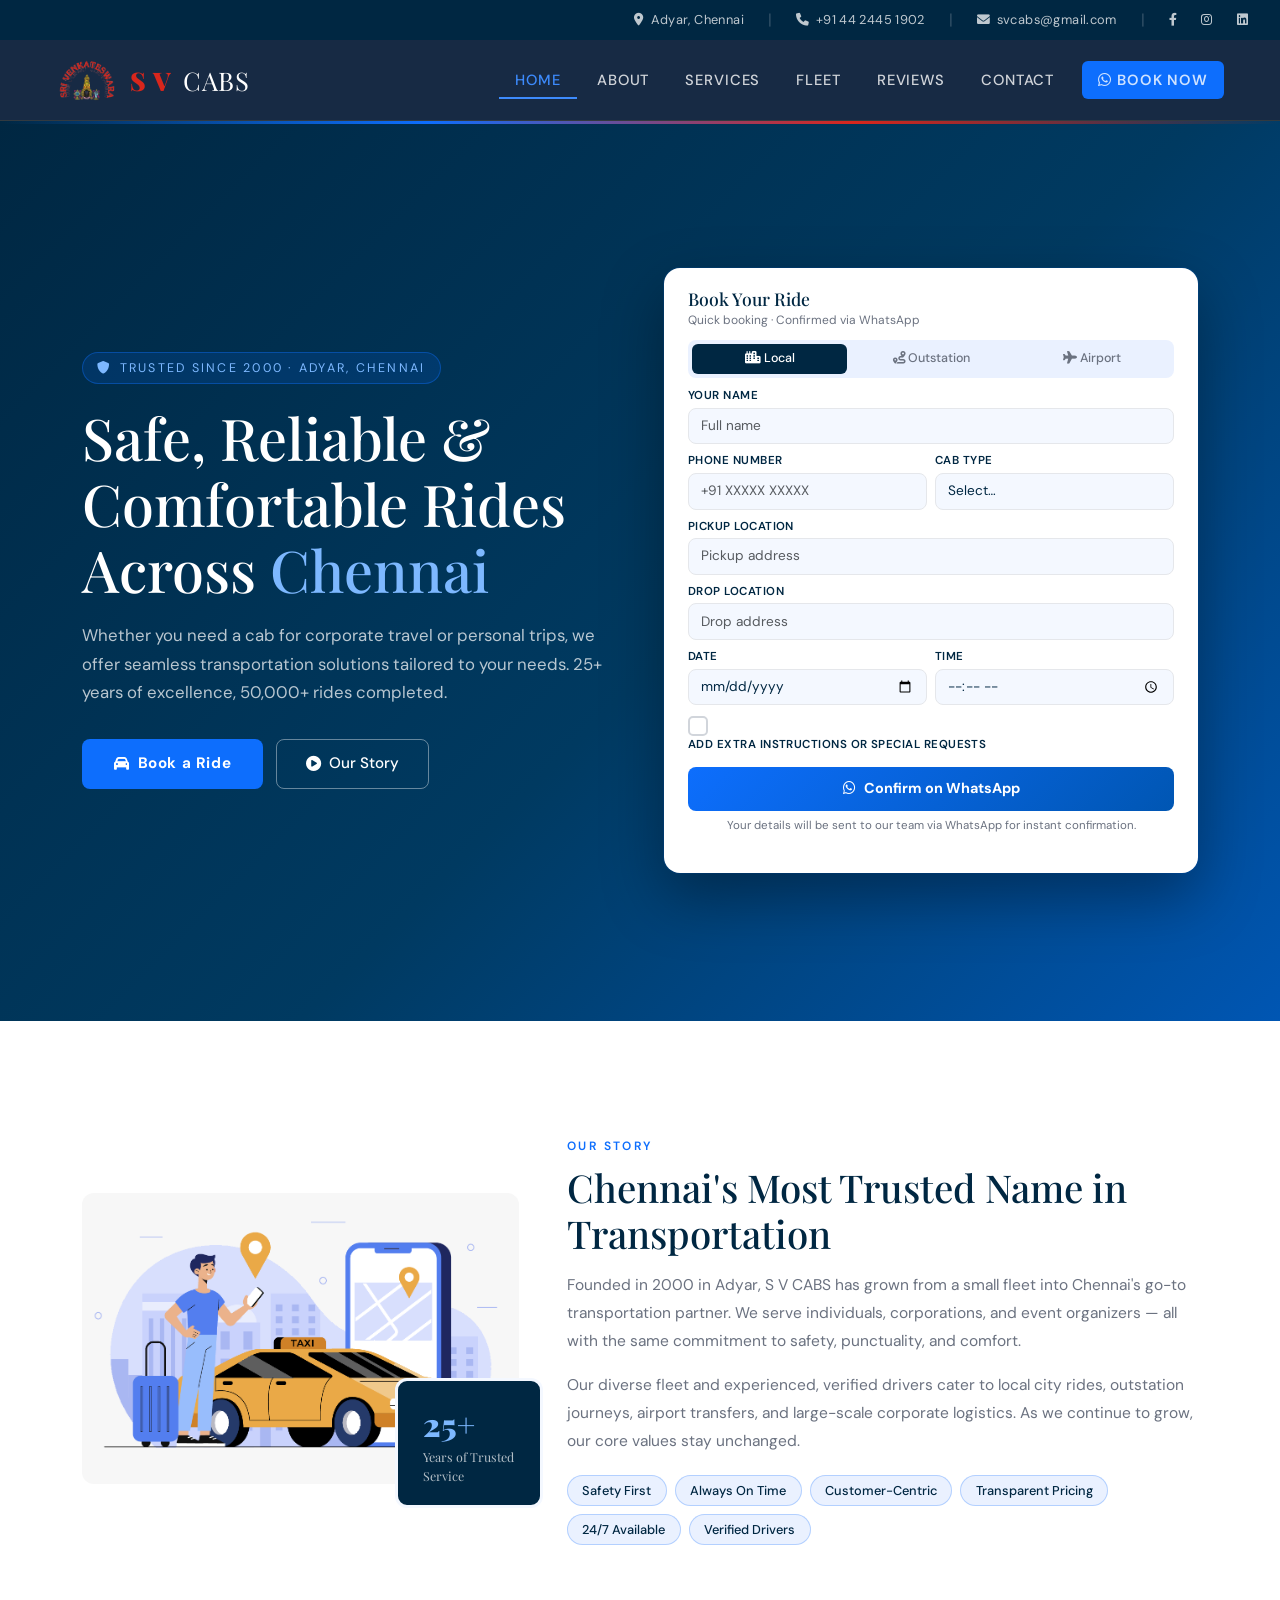
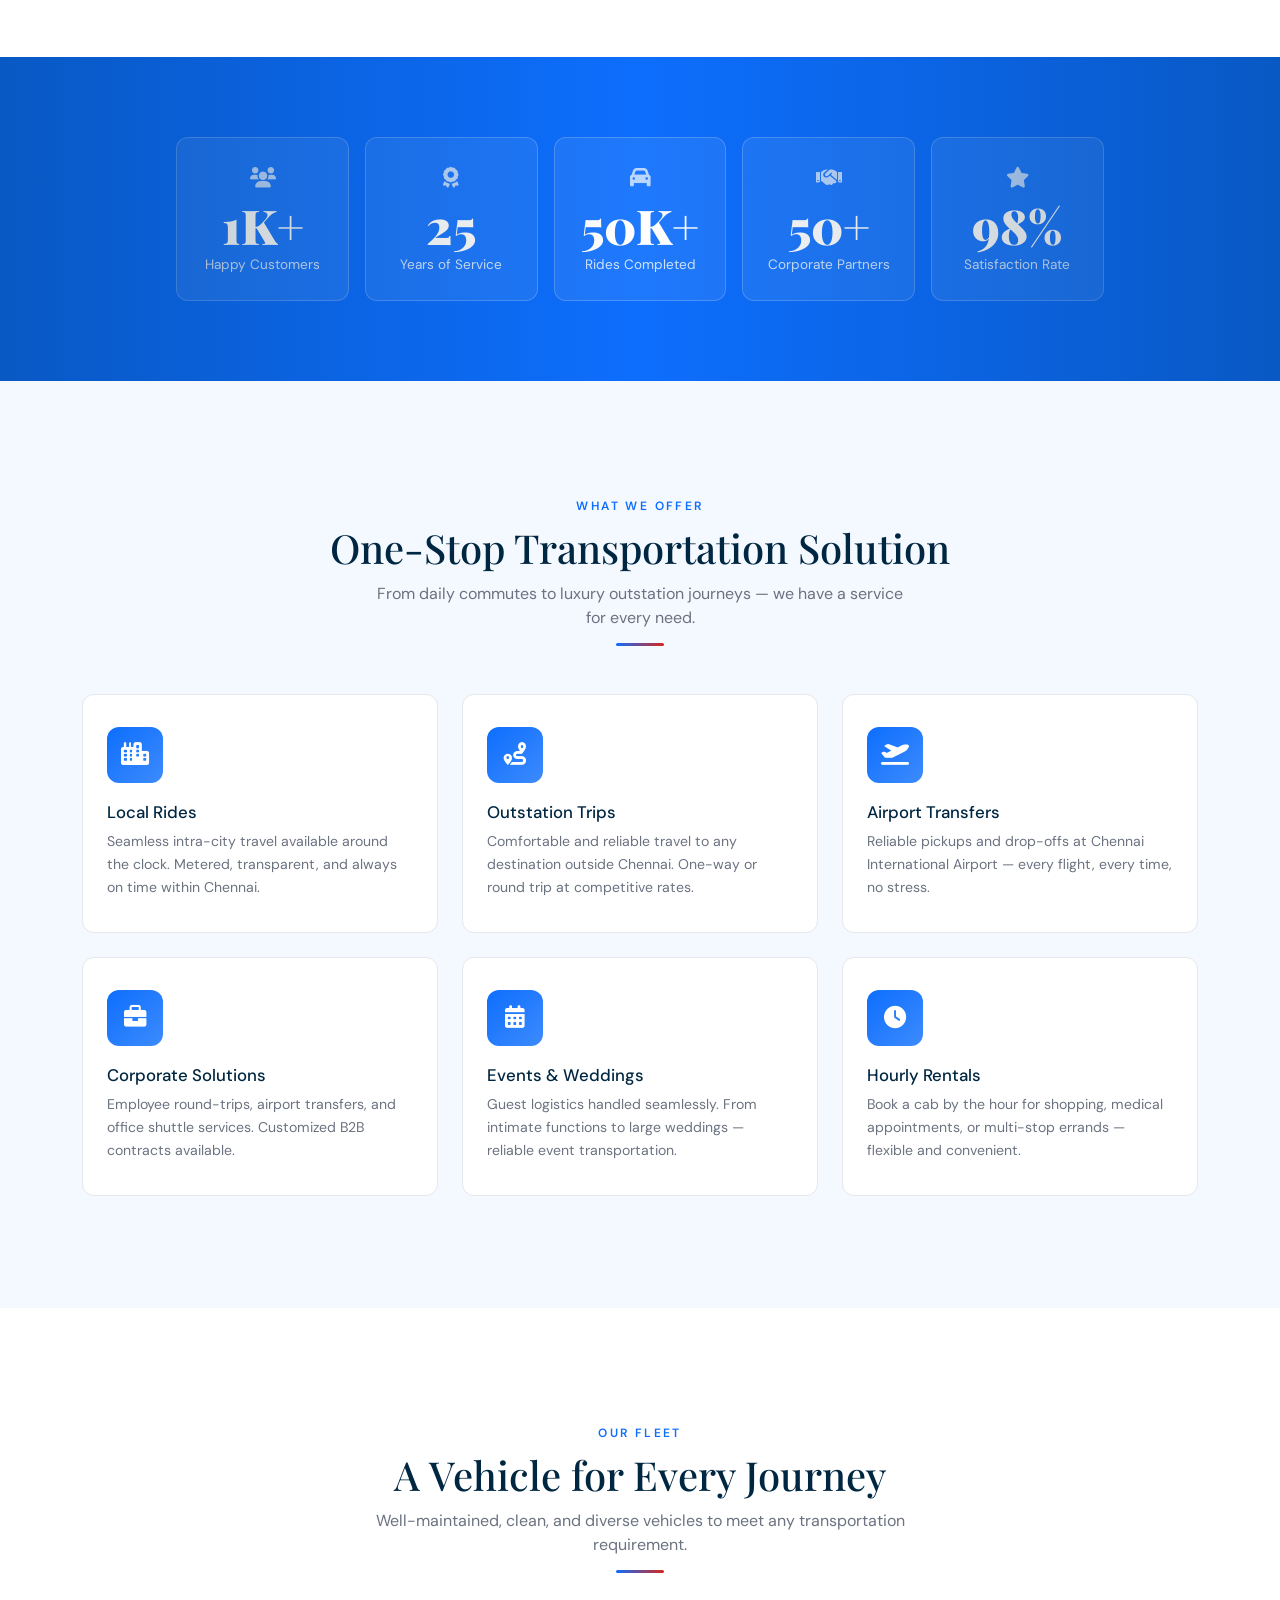
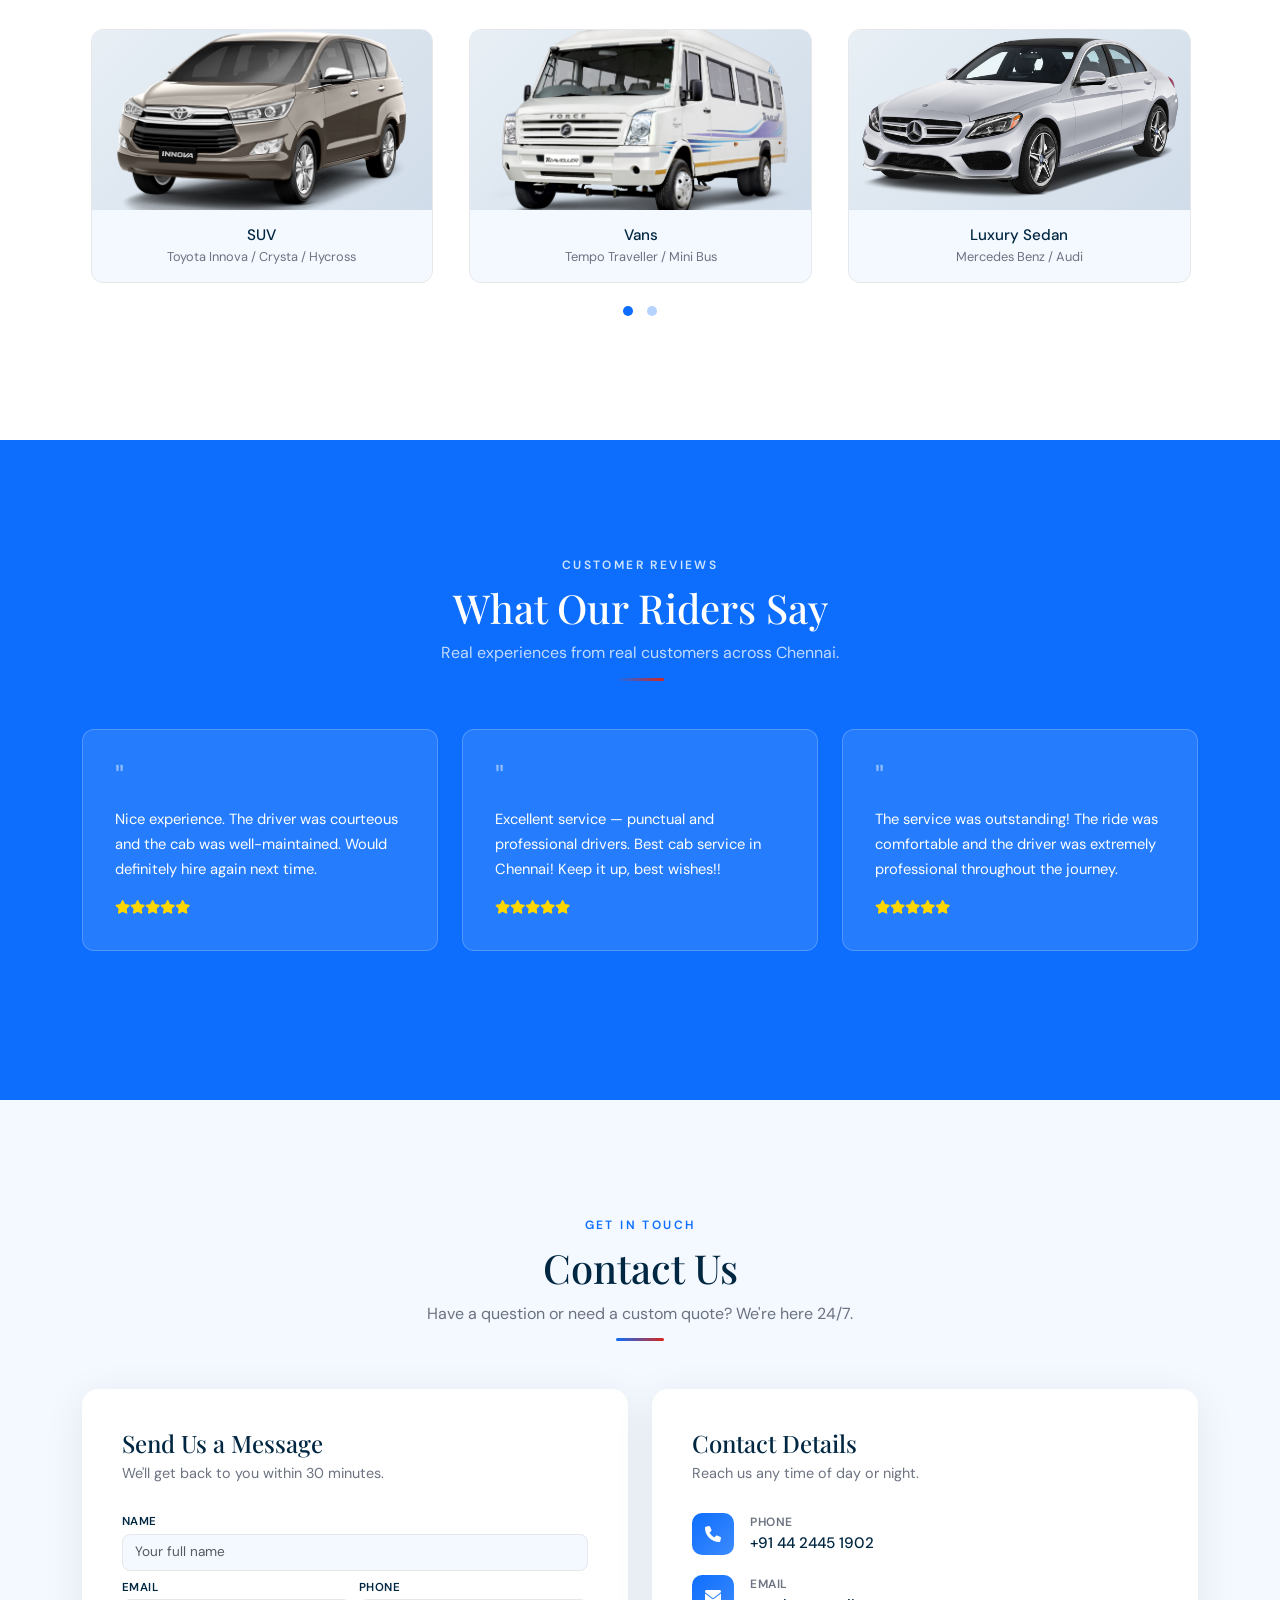
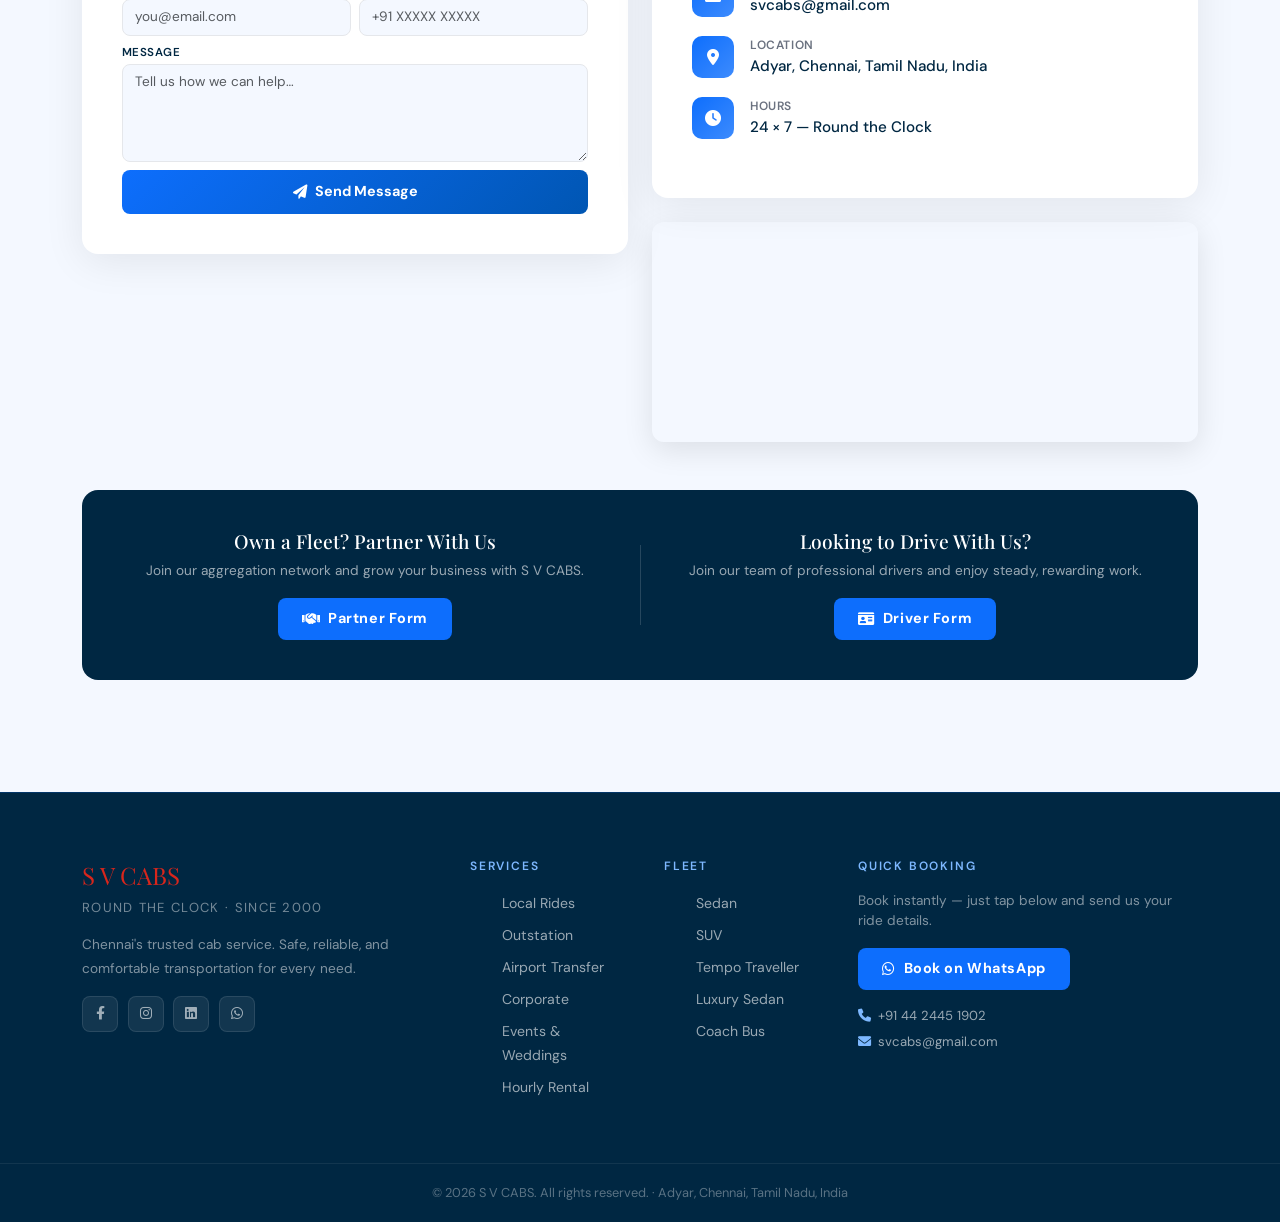
==== index.html @ 0ee2c26a "Update index.html" ====
<!DOCTYPE html>
<html lang="en">
<head>
  <meta charset="UTF-8" />
  <meta name="viewport" content="width=device-width, initial-scale=1.0" />

  <!-- Primary SEO -->
  <title>S V CABS – Chennai's Most Trusted Cab Service | 25 Years of Excellence</title>
  <meta name="description" content="S V CABS: Chennai's premier cab service since 2000. Corporate, airport, outstation, local, and luxury rides. 50,000+ trips. 98% satisfaction. Book now on WhatsApp." />
  <meta name="keywords" content="cab service Chennai, airport cab Chennai, outstation cab Chennai, corporate cab Chennai, local cab Chennai, 24/7 cab Chennai, SV Cabs, Adyar cab service, luxury cab Chennai, cab booking Chennai, best cab service Chennai" />
  <meta name="author" content="S V CABS" />
  <meta name="robots" content="index, follow" />
  <link rel="canonical" href="https://svcabs.net" />

  <!-- Open Graph / Facebook -->
  <meta property="og:type" content="website" />
  <meta property="og:url" content="https://svcabs.net" />
  <meta property="og:title" content="S V CABS – Chennai's Most Trusted Cab Service" />
  <meta property="og:description" content="Safe, reliable, and comfortable rides across Chennai. Corporate, airport, outstation & local trips. Book on WhatsApp instantly." />
  <meta property="og:image" content="https://svcabs.net/assets/images/svcabs-logo.png" />

  <!-- Twitter Card -->
  <meta name="twitter:card" content="summary_large_image" />
  <meta name="twitter:title" content="S V CABS – Chennai's Most Trusted Cab Service" />
  <meta name="twitter:description" content="25 years of trusted transportation in Chennai. Book your ride on WhatsApp now." />
  <meta name="twitter:image" content="https://svcabs.net/assets/images/svcabs-logo.png" />

  <!-- Geo Tags -->
  <meta name="geo.region" content="IN-TN" />
  <meta name="geo.placename" content="Chennai" />
  <meta name="geo.position" content="12.9926609;80.2521611" />
  <meta name="ICBM" content="12.9926609, 80.2521611" />

  <!-- Schema.org Local Business -->
  <script type="application/ld+json">
  {
    "@context": "https://schema.org",
    "@type": "LocalBusiness",
    "name": "S V CABS",
    "image": "https://svcabs.net/assets/images/svcabs-logo.png",
    "url": "https://svcabs.net",
    "telephone": "+914424451902",
    "email": "svcabs@gmail.com",
    "address": {
      "@type": "PostalAddress",
      "streetAddress": "Adyar",
      "addressLocality": "Chennai",
      "addressRegion": "Tamil Nadu",
      "addressCountry": "IN"
    },
    "geo": {
      "@type": "GeoCoordinates",
      "latitude": 12.9926609,
      "longitude": 80.2521611
    },
    "openingHours": "Mo-Su 00:00-23:59",
    "priceRange": "₹₹",
    "description": "Chennai's most trusted cab service since 2000. Local, outstation, airport, corporate, and luxury rides.",
    "sameAs": [
      "https://www.facebook.com/profile.php?id=100063710363805",
      "https://www.instagram.com/svcabs",
      "https://www.linkedin.com/company/s-v-cabs/"
    ]
  }
  </script>

  <link rel="icon" type="image/x-icon" href="assets/images/svcabs-ico.ico" />

  <!-- Fonts -->
  <link rel="preconnect" href="https://fonts.googleapis.com" />
  <link rel="preconnect" href="https://fonts.gstatic.com" crossorigin />
  <link href="https://fonts.googleapis.com/css2?family=Playfair+Display:wght@700;900&family=DM+Sans:wght@300;400;500;600&display=swap" rel="stylesheet" />

  <!-- Bootstrap & Icons -->
  <link href="https://cdn.jsdelivr.net/npm/bootstrap@5.3.0-alpha1/dist/css/bootstrap.min.css" rel="stylesheet" />
  <link href="https://cdnjs.cloudflare.com/ajax/libs/font-awesome/6.0.0-beta3/css/all.min.css" rel="stylesheet" />
  <link rel="stylesheet" href="https://cdnjs.cloudflare.com/ajax/libs/OwlCarousel2/2.3.4/assets/owl.carousel.min.css" />
  <link rel="stylesheet" href="https://cdnjs.cloudflare.com/ajax/libs/OwlCarousel2/2.3.4/assets/owl.theme.default.min.css" />

  <style>
    /* ── CSS VARIABLES ─────────────────────────────────── */
    :root {
      --navy:   #002742;
      --navy2:  #003a61;
      --gold:   #0d6efd;
      --gold2:  #3d8bfd;
      --cream:  #f4f8ff;
      --white:  #FFFFFF;
      --gray:   #6B7280;
      --light:  #eaf1ff;
      --red:    #D8261C;
      --font-display: 'Playfair Display', Georgia, serif;
      --font-body:    'DM Sans', system-ui, sans-serif;
      --radius: 12px;
      --transition: 0.3s cubic-bezier(.4,0,.2,1);
    }

    /* ── RESET / BASE ──────────────────────────────────── */
    *, *::before, *::after { box-sizing: border-box; margin: 0; padding: 0; }
    html { scroll-behavior: smooth; }

    body {
      font-family: var(--font-body);
      background: var(--cream);
      color: var(--navy);
      overflow-x: hidden;
    }

    h1,h2,h3,h4 { font-family: var(--font-display); }

    a { text-decoration: none; }

    /* ── LOADER ────────────────────────────────────────── */
    #loader {
      position: fixed; inset: 0;
      background: #002742;
      display: flex; flex-direction: column;
      align-items: center; justify-content: center;
      z-index: 9999;
      transition: opacity .5s ease, visibility .5s ease;
    }
    #loader .loader-img {
      width: 80px; height: auto;
      margin-bottom: .5rem;
      filter: drop-shadow(0 0 12px rgba(13,110,253,.4));
      animation: logoPulse 1.6s ease-in-out infinite;
    }
    @keyframes logoPulse {
      0%, 100% { transform: scale(1);   opacity: 1; }
      50%       { transform: scale(1.07); opacity: .85; }
    }
    #loader .loader-logo {
      font-family: var(--font-display);
      color: #D8261C;
      font-size: 2.2rem;
      letter-spacing: .1em;
      margin-top: .3rem;
    }
    #loader .loader-sub { color: rgba(255,255,255,.5); font-size:.8rem; letter-spacing:.2em; margin-top:.3rem; }
    .loader-spinner {
      width: 36px; height: 36px;
      border: 3px solid rgba(13,110,253,.2);
      border-top-color: #0d6efd;
      border-radius: 50%;
      animation: spin .8s linear infinite;
      margin-top: 1rem;
    }
    @keyframes spin { to { transform: rotate(360deg); } }

    /* ── FLOATING BUTTONS ──────────────────────────────── */
    .fab-wrap {
      position: fixed; bottom: 1.5rem; right: 1.5rem;
      display: flex; flex-direction: column; gap: .6rem;
      z-index: 1000; opacity: 0; pointer-events: none;
      transition: opacity var(--transition);
    }
    .fab-wrap.visible { opacity: 1; pointer-events: all; }
    .fab-btn {
      width: 50px; height: 50px; border-radius: 50%;
      display: flex; align-items: center; justify-content: center;
      font-size: 1.2rem; border: none; cursor: pointer;
      box-shadow: 0 4px 20px rgba(0,0,0,.25);
      transition: transform var(--transition), box-shadow var(--transition);
    }
    .fab-btn:hover { transform: translateY(-3px); box-shadow: 0 8px 28px rgba(0,0,0,.3); }
    .fab-wa  { background: #25D366; color: #fff; }
    .fab-top { background: #002742; color: #7db8ff; }

    /* ── TOP BAR ───────────────────────────────────────── */
    .top-bar {
      background: var(--navy);
      padding: .5rem 2rem;
      display: flex; justify-content: flex-end; align-items: center;
      gap: 1.5rem; flex-wrap: wrap;
    }
    .top-bar a {
      color: rgba(255,255,255,.75);
      font-size: .8rem; letter-spacing: .03em;
      display: flex; align-items: center; gap: .4rem;
      transition: color var(--transition);
    }
    .top-bar a:hover { color: var(--gold2); }
    .top-bar .divider { color: rgba(255,255,255,.2); }

    /* ── NAVBAR ────────────────────────────────────────── */
    #mainNavbar {
      background: rgba(11,31,58,.95) !important;
      backdrop-filter: blur(10px);
      padding: .8rem 2rem;
      transition: all var(--transition);
      border-bottom: 1px solid rgba(201,146,42,.15);
    }
    #mainNavbar.scrolled {
      padding: .5rem 2rem;
      box-shadow: 0 4px 30px rgba(0,0,0,.3);
    }
    .navbar-brand {
      display: flex; align-items: center; gap: .7rem;
      font-family: var(--font-display);
      font-size: 1.6rem; font-weight: 900;
      color: #D8261C !important;
      letter-spacing: .04em;
    }
    .navbar-brand img { height: 44px; width: auto; }
    .navbar-brand span { color: var(--white); font-weight: 300; }

    .navbar-toggler { border-color: rgba(13,110,253,.5); }
    .navbar-toggler-icon {
      background-image: url("data:image/svg+xml,%3csvg xmlns='http://www.w3.org/2000/svg' viewBox='0 0 30 30'%3e%3cpath stroke='rgba%2813%2C110%2C253%2C1%29' stroke-width='2' d='M4 7h22M4 15h22M4 23h22'/%3e%3c/svg%3e");
    }

    .navbar-nav .nav-link {
      color: rgba(255,255,255,.8) !important;
      font-size: .92rem; font-weight: 500;
      letter-spacing: .06em; text-transform: uppercase;
      padding: .5rem 1rem !important;
      position: relative; transition: color var(--transition);
    }
    .navbar-nav .nav-link::after {
      content: '';
      position: absolute; bottom: 0; left: 50%;
      width: 0; height: 2px;
      background: var(--gold2);
      transition: width var(--transition), left var(--transition);
    }
    .navbar-nav .nav-link:hover,
    .navbar-nav .nav-link.active { color: var(--gold2) !important; }
    .navbar-nav .nav-link:hover::after,
    .navbar-nav .nav-link.active::after { width: 100%; left: 0; }

    .nav-cta {
      background: #0d6efd;
      color: var(--white) !important;
      border-radius: 6px;
      font-weight: 600 !important;
      padding: .45rem 1.1rem !important;
      transition: background var(--transition) !important;
    }
    .nav-cta:hover { background: #0056b3 !important; color: var(--white) !important; }
    .nav-cta::after { display: none !important; }

    /* ── HERO ──────────────────────────────────────────── */
    .hero {
      min-height: 100vh;
      background: linear-gradient(135deg, #002742 0%, #003a61 55%, #0056b3 100%);
      position: relative; overflow: hidden;
      display: flex; align-items: center;
    }
    .hero::before {
      content: '';
      position: absolute; inset: 0;
      background: url("data:image/svg+xml,%3Csvg width='60' height='60' viewBox='0 0 60 60' xmlns='http://www.w3.org/2000/svg'%3E%3Cg fill='none' fill-rule='evenodd'%3E%3Cg fill='%230d6efd' fill-opacity='0.06'%3E%3Cpath d='M36 34v-4h-2v4h-4v2h4v4h2v-4h4v-2h-4zm0-30V0h-2v4h-4v2h4v4h2V6h4V4h-4zM6 34v-4H4v4H0v2h4v4h2v-4h4v-2H6zM6 4V0H4v4H0v2h4v4h2V6h4V4H6z'/%3E%3C/g%3E%3C/G%3E%3C/svg%3E");
      opacity: .5;
    }
    .hero-gold-line {
      position: absolute; top: 0; left: 0; right: 0;
      height: 3px;
      background: linear-gradient(90deg, transparent, #0d6efd, #D8261C, transparent);
    }
    .hero-content {
      position: relative; z-index: 2;
      opacity: 0; transform: translateY(30px);
      transition: opacity .8s ease, transform .8s ease;
    }
    .hero-content.show { opacity: 1; transform: translateY(0); }
    .hero-eyebrow {
      display: inline-flex; align-items: center; gap: .5rem;
      background: rgba(13,110,253,.15);
      border: 1px solid rgba(13,110,253,.4);
      color: #7db8ff;
      font-size: .78rem; letter-spacing: .18em; text-transform: uppercase;
      padding: .35rem .9rem; border-radius: 100px; margin-bottom: 1.2rem;
    }
    .hero-content h1 {
      font-size: clamp(2.2rem, 5vw, 3.6rem);
      color: var(--white); line-height: 1.15;
      margin-bottom: 1.2rem;
    }
    .hero-content h1 .gold { color: #7db8ff; }
    .hero-content p {
      color: rgba(255,255,255,.72);
      font-size: 1.05rem; line-height: 1.7;
      max-width: 520px; margin-bottom: 2rem;
    }
    .hero-btns { display: flex; flex-wrap: wrap; gap: .8rem; }
    .btn-gold {
      background: #0d6efd;
      color: var(--white); font-weight: 700;
      padding: .8rem 2rem; border-radius: 8px;
      font-size: .95rem; letter-spacing: .04em;
      border: none; display: inline-flex; align-items: center; gap: .5rem;
      transition: all var(--transition);
    }
    .btn-gold:hover {
      background: #0056b3; color: var(--white);
      transform: translateY(-2px); box-shadow: 0 8px 28px rgba(13,110,253,.4);
    }
    .btn-outline-white {
      background: transparent; color: var(--white);
      border: 1.5px solid rgba(255,255,255,.4);
      padding: .78rem 1.8rem; border-radius: 8px;
      font-size: .95rem; font-weight: 500;
      display: inline-flex; align-items: center; gap: .5rem;
      transition: all var(--transition);
    }
    .btn-outline-white:hover {
      background: rgba(255,255,255,.08); color: var(--white);
      border-color: rgba(255,255,255,.7);
    }

    /* ── BOOKING CARD ──────────────────────────────────── */
    .booking-card {
      background: var(--white);
      border-radius: 16px;
      padding: 1.25rem 1.5rem;
      box-shadow: 0 24px 60px rgba(0,0,0,.35), 0 0 0 1px rgba(13,110,253,.12);
      position: relative; z-index: 2;
    }
    .booking-card h3 {
      font-size: 1.1rem; color: var(--navy); margin-bottom: .1rem;
    }
    .booking-card .sub { color: var(--gray); font-size: .75rem; margin-bottom: .7rem; }

    .trip-toggle {
      display: flex; gap: .4rem; margin-bottom: .6rem;
      background: var(--light); padding: .25rem; border-radius: 8px;
    }
    .trip-toggle label {
      flex: 1; text-align: center;
      padding: .35rem .2rem; border-radius: 6px;
      cursor: pointer; font-size: .78rem; font-weight: 500;
      color: var(--gray); transition: all var(--transition);
    }
    .trip-toggle input[type=radio] { display: none; }
    .trip-toggle input[type=radio]:checked + label {
      background: var(--navy); color: var(--white);
    }

    .form-group { margin-bottom: .5rem; }
    .form-group label { font-size: .72rem; font-weight: 600; color: var(--navy); margin-bottom: .2rem; display: block; letter-spacing: .04em; text-transform: uppercase; }
    .form-control, .form-select {
      border: 1.5px solid #E5E7EB; border-radius: 8px;
      padding: .45rem .75rem; font-size: .85rem; font-family: var(--font-body);
      color: var(--navy); background: var(--cream);
      transition: border-color var(--transition), box-shadow var(--transition);
      width: 100%;
    }
    .form-control:focus, .form-select:focus {
      outline: none;
      border-color: #0d6efd;
      box-shadow: 0 0 0 3px rgba(13,110,253,.15);
    }
    .form-row { display: grid; grid-template-columns: 1fr 1fr; gap: .5rem; }

    .outstation-fields { display: none; }

    .airport-fields .form-group { margin-bottom: .4rem; }
    .airport-fields .form-group label { font-size: .7rem; margin-bottom: .15rem; }
    .airport-fields .form-control,
    .airport-fields .form-select { padding: .4rem .65rem; font-size: .82rem; }
    .airport-fields .trip-toggle { margin-bottom: 0; padding: .2rem; }
    .airport-fields .trip-toggle label { padding: .3rem; font-size: .75rem; }

    .btn-book {
      width: 100%; padding: .7rem;
      background: linear-gradient(135deg, #0d6efd, #0056b3);
      color: var(--white); font-weight: 700; font-size: .9rem;
      border: none; border-radius: 8px; cursor: pointer;
      display: flex; align-items: center; justify-content: center; gap: .5rem;
      transition: all var(--transition);
      margin-top: .4rem;
    }
    .btn-book:hover { transform: translateY(-2px); box-shadow: 0 8px 28px rgba(13,110,253,.4); }

    .book-note { text-align: center; font-size: .72rem; color: var(--gray); margin-top: .4rem; padding-bottom: .2rem; }

    /* ── CUSTOM CHECKBOX ───────────────────────────────── */
    .checkbox-label {
      display: flex; align-items: center; gap: .5rem;
      cursor: pointer; font-size: .78rem; font-weight: 500;
      color: var(--gray); user-select: none;
    }
    .checkbox-label input[type="checkbox"] { display: none; }
    .checkbox-box {
      width: 20px; height: 20px; border-radius: 5px; flex-shrink: 0;
      border: 2px solid #d1d5db;
      background: var(--white);
      display: flex; align-items: center; justify-content: center;
      transition: all var(--transition);
    }
    .checkbox-box i { color: var(--white); font-size: .65rem; opacity: 0; transition: opacity var(--transition); }
    .checkbox-label input[type="checkbox"]:checked + .checkbox-box {
      background: #0d6efd; border-color: #0d6efd;
    }
    .checkbox-label input[type="checkbox"]:checked + .checkbox-box i { opacity: 1; }

    /* ── EXTRA INSTRUCTIONS ────────────────────────────── */
    .extra-instructions {
      overflow: hidden;
      max-height: 0;
      opacity: 0;
      transition: max-height .35s ease, opacity .3s ease, margin .3s ease;
      margin-top: 0;
    }
    .extra-instructions.open {
      max-height: 160px;
      opacity: 1;
      margin-top: .6rem;
    }

    /* ── SECTION HEADER ────────────────────────────────── */
    .section-header { text-align: center; margin-bottom: 3rem; }
    .section-eyebrow {
      display: inline-block;
      color: #0d6efd; font-size: .75rem; font-weight: 600;
      letter-spacing: .2em; text-transform: uppercase;
      margin-bottom: .6rem;
    }
    .section-header h2 { font-size: clamp(1.8rem, 3.5vw, 2.5rem); color: var(--navy); margin-bottom: .6rem; }
    .section-header p { color: var(--gray); font-size: 1rem; max-width: 540px; margin: 0 auto; }
    .section-line {
      width: 48px; height: 3px;
      background: linear-gradient(90deg, #0d6efd, #D8261C);
      border-radius: 2px; margin: .8rem auto 0;
    }

    /* ── ABOUT ─────────────────────────────────────────── */
    .about-section { padding: 7rem 0; background: var(--white); }
    .about-badge {
      display: inline-flex; flex-direction: column; align-items: center; justify-content: center;
      width: 110px; height: 110px; border-radius: 50%;
      background: linear-gradient(135deg, #0d6efd, #3d8bfd);
      color: var(--white);
    }
    .about-badge .num { font-family: var(--font-display); font-size: 2.2rem; font-weight: 900; line-height: 1; }
    .about-badge .lbl { font-size: .65rem; font-weight: 600; letter-spacing: .05em; text-transform: uppercase; text-align: center; line-height: 1.2; }
    .about-img-wrap { position: relative; }
    .about-img-wrap img { border-radius: var(--radius); width: 100%; }
    .about-img-overlay {
      position: absolute; bottom: -1.5rem; right: -1.5rem;
      background: var(--navy); color: var(--white);
      padding: 1.2rem 1.6rem; border-radius: var(--radius);
      border: 3px solid var(--cream);
      font-family: var(--font-display);
    }
    .about-img-overlay .big { font-size: 2rem; font-weight: 900; color: #7db8ff; }
    .about-img-overlay .sm { font-size: .78rem; color: rgba(255,255,255,.7); }
    .about-text h2 { font-size: clamp(1.8rem,3vw,2.4rem); margin-bottom: 1rem; }
    .about-text p { color: var(--gray); line-height: 1.8; margin-bottom: 1rem; font-size: .97rem; }
    .value-pills { display: flex; flex-wrap: wrap; gap: .5rem; margin-top: 1.2rem; }
    .pill {
      background: var(--light); border: 1.5px solid rgba(13,110,253,.25);
      color: var(--navy); font-size: .8rem; font-weight: 500;
      padding: .3rem .9rem; border-radius: 100px;
    }

    /* ── STATS ─────────────────────────────────────────── */
    .stats-section {
      background: #0d6efd;
      padding: 5rem 0;
      position: relative; overflow: hidden;
    }
    .stats-section::before {
      content: '';
      position: absolute; inset: 0;
      background: linear-gradient(90deg, rgba(0,39,66,.3) 0%, transparent 50%, rgba(0,39,66,.3) 100%);
    }
    .stat-card {
      text-align: center; padding: 1.5rem;
      border: 1px solid rgba(255,255,255,.2);
      border-radius: var(--radius);
      background: rgba(255,255,255,.08);
      transition: transform var(--transition);
    }
    .stat-card:hover { transform: translateY(-4px); }
    .stat-card .num {
      font-family: var(--font-display); font-size: 3rem; font-weight: 900;
      color: var(--white); line-height: 1;
    }
    .stat-card .lbl { color: rgba(255,255,255,.8); font-size: .85rem; margin-top: .4rem; }
    .stat-card .icon { color: rgba(255,255,255,.7); font-size: 1.3rem; margin-bottom: .5rem; }

    /* ── SERVICES ──────────────────────────────────────── */
    .services-section { padding: 7rem 0; background: var(--cream); }
    .svc-card {
      background: var(--white);
      border-radius: var(--radius);
      padding: 2rem 1.5rem;
      border: 1px solid #E5E7EB;
      height: 100%;
      transition: all var(--transition);
      position: relative; overflow: hidden;
    }
    .svc-card::after {
      content: '';
      position: absolute; bottom: 0; left: 0; right: 0; height: 3px;
      background: linear-gradient(90deg, #0d6efd, #D8261C);
      transform: scaleX(0); transform-origin: left;
      transition: transform var(--transition);
    }
    .svc-card:hover { transform: translateY(-6px); box-shadow: 0 16px 48px rgba(0,0,0,.1); border-color: #0d6efd; }
    .svc-card:hover::after { transform: scaleX(1); }
    .svc-icon {
      width: 56px; height: 56px; border-radius: 12px;
      background: linear-gradient(135deg, #0d6efd, #3d8bfd);
      display: flex; align-items: center; justify-content: center;
      font-size: 1.4rem; color: var(--white);
      margin-bottom: 1.2rem;
    }
    .svc-card h5 { font-size: 1.05rem; margin-bottom: .5rem; color: var(--navy); }
    .svc-card p { color: var(--gray); font-size: .88rem; line-height: 1.65; margin: 0; }

    /* ── FLEET ─────────────────────────────────────────── */
    .fleet-section { padding: 7rem 0; background: var(--white); }
    .fleet-item { padding: .5rem; }
    .fleet-card {
      border-radius: var(--radius); overflow: hidden;
      background: var(--cream);
      border: 1px solid #E5E7EB;
      transition: all var(--transition);
    }
    .fleet-card:hover { box-shadow: 0 12px 40px rgba(0,0,0,.12); transform: translateY(-4px); }
    .fleet-img-wrap {
      height: 180px; overflow: hidden;
      background: linear-gradient(135deg, #e8eff5, #d0dce9);
    }
    .fleet-img-wrap img { width: 100%; height: 100%; object-fit: cover; transition: transform .5s ease; }
    .fleet-card:hover .fleet-img-wrap img { transform: scale(1.05); }
    .fleet-info { padding: 1rem; text-align: center; }
    .fleet-info h5 { font-size: .95rem; color: var(--navy); margin-bottom: .2rem; }
    .fleet-info p { color: var(--gray); font-size: .8rem; margin: 0; }

    /* ── TESTIMONIALS ──────────────────────────────────── */
    .testimonials-section { padding: 7rem 0; background: #0d6efd; }
    .testimonials-section .section-header h2 { color: var(--white); }
    .testimonials-section .section-header p { color: rgba(255,255,255,.75); }
    .testimonials-section .section-eyebrow { color: #cde4ff; }
    .t-card {
      background: rgba(255,255,255,.1);
      border: 1px solid rgba(255,255,255,.2);
      border-radius: var(--radius); padding: 2rem;
      height: 100%;
    }
    .t-card .quote { color: rgba(255,255,255,.5); font-size: 2rem; line-height: 1; margin-bottom: .8rem; }
    .t-card p { color: var(--white); font-size: .92rem; line-height: 1.7; margin-bottom: 1rem; }
    .t-stars { color: #FFD700; font-size: .85rem; }

    /* ── CONTACT ───────────────────────────────────────── */
    .contact-section { padding: 7rem 0; background: var(--cream); }
    .contact-card {
      background: var(--white); border-radius: 16px;
      padding: 2.5rem; box-shadow: 0 8px 40px rgba(0,0,0,.08);
    }
    .contact-card h3 { font-size: 1.5rem; margin-bottom: .3rem; }
    .contact-card .sub { color: var(--gray); margin-bottom: 1.8rem; font-size: .9rem; }
    .cinfo-item {
      display: flex; align-items: flex-start; gap: 1rem;
      margin-bottom: 1.2rem;
    }
    .cinfo-icon {
      width: 42px; height: 42px; border-radius: 10px;
      background: linear-gradient(135deg, #0d6efd, #3d8bfd);
      color: var(--white); font-size: 1rem;
      display: flex; align-items: center; justify-content: center; flex-shrink: 0;
    }
    .cinfo-text .lbl { font-size: .75rem; font-weight: 600; color: var(--gray); text-transform: uppercase; letter-spacing: .05em; }
    .cinfo-text a, .cinfo-text span { font-size: .95rem; color: var(--navy); font-weight: 500; }
    .cinfo-text a:hover { color: var(--gold); }

    .map-wrap { border-radius: var(--radius); overflow: hidden; box-shadow: 0 8px 30px rgba(0,0,0,.1); }
    .map-wrap iframe { display: block; width: 100%; }

    .partner-strip {
      background: var(--navy); border-radius: 16px; padding: 2.5rem;
      display: grid; grid-template-columns: 1fr auto 1fr; gap: 2rem; align-items: center;
      margin-top: 3rem;
    }
    .partner-block { text-align: center; }
    .partner-block h4 { color: var(--white); font-size: 1.2rem; margin-bottom: .5rem; }
    .partner-block p { color: rgba(255,255,255,.6); font-size: .85rem; margin-bottom: 1rem; }
    .partner-divider { width: 1px; height: 80px; background: rgba(255,255,255,.15); margin: 0 auto; }

    /* ── ALERT ─────────────────────────────────────────── */
    #alertBanner {
      border-radius: 8px; padding: .9rem 1.2rem;
      background: #D1FAE5; border: 1px solid #6EE7B7;
      color: #065F46; font-size: .9rem;
      margin-bottom: 1.2rem; display: none;
    }

    /* ── FOOTER ────────────────────────────────────────── */
    .site-footer { background: var(--navy); border-top: 1px solid rgba(13,110,253,.2); padding: 4rem 0 0; }
    .footer-brand { font-family: var(--font-display); color: #D8261C; font-size: 1.5rem; margin-bottom: .3rem; }
    .footer-tagline { color: rgba(255,255,255,.45); font-size: .82rem; letter-spacing: .1em; text-transform: uppercase; }
    .footer-section-title { color: #7db8ff; font-size: .75rem; font-weight: 600; letter-spacing: .15em; text-transform: uppercase; margin-bottom: 1rem; }
    .footer-links { list-style: none; }
    .footer-links li { margin-bottom: .5rem; }
    .footer-links a { color: rgba(255,255,255,.6); font-size: .88rem; transition: color var(--transition); }
    .footer-links a:hover { color: #7db8ff; }
    .footer-bottom {
      border-top: 1px solid rgba(255,255,255,.07);
      padding: 1.2rem 0; margin-top: 3rem; text-align: center;
      color: rgba(255,255,255,.35); font-size: .8rem;
    }
    .social-row { display: flex; gap: .6rem; margin-top: .5rem; }
    .social-btn {
      width: 36px; height: 36px; border-radius: 8px;
      background: rgba(255,255,255,.07); color: rgba(255,255,255,.6);
      display: flex; align-items: center; justify-content: center;
      font-size: .85rem; border: 1px solid rgba(255,255,255,.1);
      transition: all var(--transition);
    }
    .social-btn:hover { background: #0d6efd; color: var(--white); border-color: #0d6efd; }

    /* ── OWL OVERRIDES ─────────────────────────────────── */
    .owl-dots .owl-dot span { background: rgba(13,110,253,.3) !important; }
    .owl-dots .owl-dot.active span { background: #0d6efd !important; }

    /* ── UTILITIES ─────────────────────────────────────── */
    .section-pad { padding: 7rem 0; }
    .text-gold { color: var(--gold2); }

    /* ── RESPONSIVE ────────────────────────────────────── */
    @media (max-width: 991px) {
      .hero { padding: 6rem 0 3rem; min-height: auto; }
      .booking-card { margin-top: 2.5rem; }
      .about-img-overlay { right: 0; bottom: -1rem; }
      .partner-strip { grid-template-columns: 1fr; }
      .partner-divider { width: 80px; height: 1px; }
      .form-row { grid-template-columns: 1fr; }
    }
    @media (max-width: 767px) {
      .top-bar { display: none; }
      .stat-card .num { font-size: 2.2rem; }
    }
  </style>
</head>
<body>

<!-- LOADER -->
<div id="loader">
  <img src="assets/images/svcabs-logo.png" alt="S V CABS Logo" class="loader-img" />
  <div class="loader-logo">S V CABS</div>
  <div class="loader-sub">Round the Clock</div>
  <div class="loader-spinner"></div>
</div>

<!-- FLOATING BUTTONS -->
<div class="fab-wrap" id="fabWrap">
  <a href="https://api.whatsapp.com/send?phone=918072109572&text=Hi!%20I%20would%20like%20to%20book%20a%20cab" target="_blank" class="fab-btn fab-wa" title="Chat on WhatsApp" aria-label="WhatsApp">
    <i class="fab fa-whatsapp"></i>
  </a>
  <button class="fab-btn fab-top" id="goToTop" title="Go to top" aria-label="Go to top">
    <i class="fa fa-chevron-up"></i>
  </button>
</div>

<!-- TOP BAR -->
<div class="top-bar d-none d-md-flex">
  <a href="#map"><i class="fas fa-map-marker-alt"></i> Adyar, Chennai</a>
  <span class="divider">|</span>
  <a href="tel:914424451902"><i class="fas fa-phone"></i> +91 44 2445 1902</a>
  <span class="divider">|</span>
  <a href="mailto:svcabs@gmail.com"><i class="fas fa-envelope"></i> svcabs@gmail.com</a>
  <span class="divider">|</span>
  <a href="https://www.facebook.com/profile.php?id=100063710363805" target="_blank" aria-label="Facebook"><i class="fab fa-facebook-f"></i></a>
  <a href="https://www.instagram.com/svcabs?igsh=MWVydGlleWt5ZGxzYg==" target="_blank" aria-label="Instagram"><i class="fab fa-instagram"></i></a>
  <a href="https://www.linkedin.com/company/s-v-cabs/" target="_blank" aria-label="LinkedIn"><i class="fab fa-linkedin"></i></a>
</div>

<!-- NAVBAR -->
<nav class="navbar navbar-expand-lg" id="mainNavbar">
  <div class="container-fluid px-3 px-md-4">
    <a class="navbar-brand" href="#">
      <img src="assets/images/svcabs-logo.png" alt="S V CABS Logo" />
      S V <span>CABS</span>
    </a>
    <button class="navbar-toggler" type="button" data-bs-toggle="collapse" data-bs-target="#navbarNav" aria-controls="navbarNav" aria-expanded="false" aria-label="Toggle navigation">
      <span class="navbar-toggler-icon"></span>
    </button>
    <div class="collapse navbar-collapse justify-content-end" id="navbarNav">
      <ul class="navbar-nav align-items-center gap-1">
        <li class="nav-item"><a class="nav-link active" href="#">Home</a></li>
        <li class="nav-item"><a class="nav-link" href="#about">About</a></li>
        <li class="nav-item"><a class="nav-link" href="#services">Services</a></li>
        <li class="nav-item"><a class="nav-link" href="#fleet">Fleet</a></li>
        <li class="nav-item"><a class="nav-link" href="#testimonials">Reviews</a></li>
        <li class="nav-item"><a class="nav-link" href="#contact">Contact</a></li>
        <li class="nav-item ms-2">
          <a class="nav-link nav-cta" href="https://api.whatsapp.com/send?phone=918072109572&text=Hi!%20I%20would%20like%20to%20book%20a%20cab" target="_blank">
            <i class="fab fa-whatsapp"></i> Book Now
          </a>
        </li>
      </ul>
    </div>
  </div>
</nav>

<!-- HERO -->
<section class="hero" id="home">
  <div class="hero-gold-line"></div>
  <div class="container">
    <div class="row align-items-center g-5">
      <!-- Left -->
      <div class="col-lg-6">
        <div class="hero-content" id="heroContent">
          <div class="hero-eyebrow"><i class="fas fa-shield-alt"></i> Trusted Since 2000 · Adyar, Chennai</div>
          <h1 id="heroHeading">Safe, Reliable &amp; Comfortable Rides Across <span class="gold">Chennai</span></h1>
          <p id="heroDesc">Whether you need a cab for corporate travel or personal trips, we offer seamless transportation solutions tailored to your needs. 25+ years of excellence, 50,000+ rides completed.</p>
          <div class="hero-btns">
            <a href="#booking" class="btn-gold"><i class="fas fa-car"></i> Book a Ride</a>
            <a href="#about" class="btn-outline-white"><i class="fas fa-play-circle"></i> Our Story</a>
          </div>
        </div>
      </div>
      <!-- Right — Booking Card -->
      <div class="col-lg-6" id="booking">
        <div class="booking-card">
          <h3>Book Your Ride</h3>
          <p class="sub">Quick booking · Confirmed via WhatsApp</p>

          <!-- Trip Type Toggle -->
          <form id="bookingForm">
          <div class="trip-toggle">
            <input type="radio" name="tripType" id="localTrip" value="local" checked />
            <label for="localTrip"><i class="fas fa-city"></i> Local</label>
            <input type="radio" name="tripType" id="outstationTrip" value="outstation" />
            <label for="outstationTrip"><i class="fas fa-route"></i> Outstation</label>
            <input type="radio" name="tripType" id="airportTrip" value="airport" />
            <label for="airportTrip"><i class="fas fa-plane"></i> Airport</label>
          </div>
            <div class="form-group">
              <label>Your Name</label>
              <input type="text" class="form-control" name="name" placeholder="Full name" required />
            </div>
            <div class="form-row">
              <div class="form-group">
                <label>Phone Number</label>
                <input type="tel" class="form-control" name="phone" placeholder="+91 XXXXX XXXXX" required />
              </div>
              <div class="form-group">
                <label>Cab Type</label>
                <select class="form-select" name="cab">
                  <option value="">Select…</option>
                  <option>Sedan (Etios / Dzire)</option>
                  <option>SUV (Innova / Crysta)</option>
                  <option>Tempo Traveller</option>
                  <option>Luxury (Benz / Audi)</option>
                  <option>Bus (18–45 Seater)</option>
                </select>
              </div>
            </div>
            <div class="form-group" id="pickupGroup">
              <label id="pickupLabel">Pickup Location</label>
              <input type="text" class="form-control" name="pickup" id="pickupInput" placeholder="Pickup address" />
            </div>
            <!-- Local fields -->
            <div class="local-fields">
              <div class="form-group">
                <label>Drop Location</label>
                <input type="text" class="form-control" name="drop" placeholder="Drop address" />
              </div>
            </div>
            <!-- Outstation fields -->
            <div class="outstation-fields">
              <div class="form-row">
                <div class="form-group">
                  <label>Destination City</label>
                  <input type="text" class="form-control" name="destination" placeholder="e.g. Bangalore" />
                </div>
                <div class="form-group">
                  <label>Trip Type</label>
                  <select class="form-select" name="outstationType">
                    <option>One Way</option>
                    <option>Round Trip</option>
                  </select>
                </div>
              </div>
            </div>
            <!-- Airport fields -->
            <div class="airport-fields" style="display:none">
              <div class="form-group">
                <label>Journey Type</label>
                <div class="trip-toggle" style="margin-bottom:0">
                  <input type="radio" name="airportDirection" id="arrival" value="Arrival" checked />
                  <label for="arrival"><i class="fas fa-plane-arrival"></i> Arrival</label>
                  <input type="radio" name="airportDirection" id="departure" value="Departure" />
                  <label for="departure"><i class="fas fa-plane-departure"></i> Departure</label>
                </div>
              </div>
              <div class="form-group">
                <label>Home / Hotel Address</label>
                <input type="text" class="form-control" name="airportAddress" placeholder="Your pickup / drop address" />
              </div>
              <div class="form-row">
                <div class="form-group">
                  <label>Airline</label>
                  <input type="text" class="form-control" name="airline" placeholder="e.g. IndiGo" />
                </div>
                <div class="form-group">
                  <label>Flight No.</label>
                  <input type="text" class="form-control" name="flightNo" placeholder="e.g. 6E 204" />
                </div>
              </div>
              <div class="form-group">
                <label>Terminal</label>
                <select class="form-select" name="terminal">
                  <option value="">Select terminal…</option>
                  <option>Terminal 1 (Domestic)</option>
                  <option>Terminal 2 (International)</option>
                  <option>Not sure</option>
                </select>
              </div>
            </div>
            <div class="form-row">
              <div class="form-group">
                <label>Date</label>
                <input type="date" class="form-control" name="date" required />
              </div>
              <div class="form-group">
                <label>Time</label>
                <input type="time" class="form-control" name="time" required />
              </div>
            </div>
            <!-- Additional Instructions -->
            <div class="form-group" style="margin-top:.2rem;margin-bottom:.4rem">
              <label class="checkbox-label">
                <input type="checkbox" id="hasExtraInstructions" name="hasExtra" />
                <span class="checkbox-box"><i class="fas fa-check"></i></span>
                Add extra instructions or special requests
              </label>
            </div>
            <div class="extra-instructions" id="extraInstructions">
              <div class="form-group">
                <label>Additional Comments</label>
                <textarea class="form-control" name="comments" rows="3" placeholder="e.g. Need child seat, luggage assistance, AC preferred, pick me up from gate 3…"></textarea>
              </div>
            </div>
            <button type="submit" class="btn-book">
              <i class="fab fa-whatsapp"></i> Confirm on WhatsApp
            </button>
            <p class="book-note">Your details will be sent to our team via WhatsApp for instant confirmation.</p>
          </form>
        </div>
      </div>
    </div>
  </div>
</section>

<!-- ABOUT -->
<section class="about-section" id="about">
  <div class="container">
    <div class="row align-items-center g-5">
      <div class="col-lg-5">
        <div class="about-img-wrap">
          <img src="assets/images/about.png" alt="About S V CABS" />
          <div class="about-img-overlay">
            <div class="big">25+</div>
            <div class="sm">Years of Trusted<br>Service</div>
          </div>
        </div>
      </div>
      <div class="col-lg-7 about-text">
        <div class="section-eyebrow">Our Story</div>
        <h2>Chennai's Most Trusted Name in Transportation</h2>
        <p>Founded in 2000 in Adyar, S V CABS has grown from a small fleet into Chennai's go-to transportation partner. We serve individuals, corporations, and event organizers — all with the same commitment to safety, punctuality, and comfort.</p>
        <p>Our diverse fleet and experienced, verified drivers cater to local city rides, outstation journeys, airport transfers, and large-scale corporate logistics. As we continue to grow, our core values stay unchanged.</p>
        <div class="value-pills">
          <span class="pill">Safety First</span>
          <span class="pill">Always On Time</span>
          <span class="pill">Customer-Centric</span>
          <span class="pill">Transparent Pricing</span>
          <span class="pill">24/7 Available</span>
          <span class="pill">Verified Drivers</span>
        </div>
      </div>
    </div>
  </div>
</section>

<!-- STATS -->
<section class="stats-section">
  <div class="container">
    <div class="row g-3 justify-content-center">
      <div class="col-6 col-md-4 col-lg-2">
        <div class="stat-card">
          <div class="icon"><i class="fas fa-users"></i></div>
          <div class="num">1K+</div>
          <div class="lbl">Happy Customers</div>
        </div>
      </div>
      <div class="col-6 col-md-4 col-lg-2">
        <div class="stat-card">
          <div class="icon"><i class="fas fa-award"></i></div>
          <div class="num">25</div>
          <div class="lbl">Years of Service</div>
        </div>
      </div>
      <div class="col-6 col-md-4 col-lg-2">
        <div class="stat-card">
          <div class="icon"><i class="fas fa-car"></i></div>
          <div class="num">50K+</div>
          <div class="lbl">Rides Completed</div>
        </div>
      </div>
      <div class="col-6 col-md-4 col-lg-2">
        <div class="stat-card">
          <div class="icon"><i class="fas fa-handshake"></i></div>
          <div class="num">50+</div>
          <div class="lbl">Corporate Partners</div>
        </div>
      </div>
      <div class="col-6 col-md-4 col-lg-2">
        <div class="stat-card">
          <div class="icon"><i class="fas fa-star"></i></div>
          <div class="num">98%</div>
          <div class="lbl">Satisfaction Rate</div>
        </div>
      </div>
    </div>
  </div>
</section>

<!-- SERVICES -->
<section class="services-section" id="services">
  <div class="container">
    <div class="section-header">
      <div class="section-eyebrow">What We Offer</div>
      <h2>One-Stop Transportation Solution</h2>
      <p>From daily commutes to luxury outstation journeys — we have a service for every need.</p>
      <div class="section-line"></div>
    </div>
    <div class="row g-4 justify-content-center">
      <div class="col-sm-6 col-lg-4">
        <div class="svc-card">
          <div class="svc-icon"><i class="fas fa-city"></i></div>
          <h5>Local Rides</h5>
          <p>Seamless intra-city travel available around the clock. Metered, transparent, and always on time within Chennai.</p>
        </div>
      </div>
      <div class="col-sm-6 col-lg-4">
        <div class="svc-card">
          <div class="svc-icon"><i class="fas fa-route"></i></div>
          <h5>Outstation Trips</h5>
          <p>Comfortable and reliable travel to any destination outside Chennai. One-way or round trip at competitive rates.</p>
        </div>
      </div>
      <div class="col-sm-6 col-lg-4">
        <div class="svc-card">
          <div class="svc-icon"><i class="fas fa-plane-departure"></i></div>
          <h5>Airport Transfers</h5>
          <p>Reliable pickups and drop-offs at Chennai International Airport — every flight, every time, no stress.</p>
        </div>
      </div>
      <div class="col-sm-6 col-lg-4">
        <div class="svc-card">
          <div class="svc-icon"><i class="fas fa-briefcase"></i></div>
          <h5>Corporate Solutions</h5>
          <p>Employee round-trips, airport transfers, and office shuttle services. Customized B2B contracts available.</p>
        </div>
      </div>
      <div class="col-sm-6 col-lg-4">
        <div class="svc-card">
          <div class="svc-icon"><i class="fas fa-calendar-alt"></i></div>
          <h5>Events &amp; Weddings</h5>
          <p>Guest logistics handled seamlessly. From intimate functions to large weddings — reliable event transportation.</p>
        </div>
      </div>
      <div class="col-sm-6 col-lg-4">
        <div class="svc-card">
          <div class="svc-icon"><i class="fas fa-clock"></i></div>
          <h5>Hourly Rentals</h5>
          <p>Book a cab by the hour for shopping, medical appointments, or multi-stop errands — flexible and convenient.</p>
        </div>
      </div>
    </div>
  </div>
</section>

<!-- FLEET -->
<section class="fleet-section" id="fleet">
  <div class="container">
    <div class="section-header">
      <div class="section-eyebrow">Our Fleet</div>
      <h2>A Vehicle for Every Journey</h2>
      <p>Well-maintained, clean, and diverse vehicles to meet any transportation requirement.</p>
      <div class="section-line"></div>
    </div>
    <div class="owl-carousel owl-theme fleet-carousel">
      <div class="fleet-item">
        <div class="fleet-card">
          <div class="fleet-img-wrap"><img src="assets/images/fleet/etios.png" alt="Toyota Etios Sedan" loading="lazy" /></div>
          <div class="fleet-info"><h5>Sedan</h5><p>Toyota Etios / Maruti Suzuki Dzire</p></div>
        </div>
      </div>
      <div class="fleet-item">
        <div class="fleet-card">
          <div class="fleet-img-wrap"><img src="assets/images/fleet/innova.png" alt="Toyota Innova SUV" loading="lazy" /></div>
          <div class="fleet-info"><h5>SUV</h5><p>Toyota Innova / Crysta / Hycross</p></div>
        </div>
      </div>
      <div class="fleet-item">
        <div class="fleet-card">
          <div class="fleet-img-wrap"><img src="assets/images/fleet/tempo.png" alt="Tempo Traveller Van" loading="lazy" /></div>
          <div class="fleet-info"><h5>Vans</h5><p>Tempo Traveller / Mini Bus</p></div>
        </div>
      </div>
      <div class="fleet-item">
        <div class="fleet-card">
          <div class="fleet-img-wrap"><img src="assets/images/fleet/benz.png" alt="Benz Luxury Sedan" loading="lazy" /></div>
          <div class="fleet-info"><h5>Luxury Sedan</h5><p>Mercedes Benz / Audi</p></div>
        </div>
      </div>
      <div class="fleet-item">
        <div class="fleet-card">
          <div class="fleet-img-wrap"><img src="assets/images/fleet/bus.png" alt="Coach Bus" loading="lazy" /></div>
          <div class="fleet-info"><h5>Coach</h5><p>18 / 22 / 32 / 40 / 45-Seater Bus</p></div>
        </div>
      </div>
    </div>
  </div>
</section>

<!-- TESTIMONIALS -->
<section class="testimonials-section" id="testimonials">
  <div class="container">
    <div class="section-header">
      <div class="section-eyebrow">Customer Reviews</div>
      <h2>What Our Riders Say</h2>
      <p>Real experiences from real customers across Chennai.</p>
      <div class="section-line"></div>
    </div>
    <div class="owl-carousel owl-theme testimonial-carousel">
      <div class="item">
        <div class="t-card">
          <div class="quote">"</div>
          <p>Nice experience. The driver was courteous and the cab was well-maintained. Would definitely hire again next time.</p>
          <div class="t-stars"><i class="fas fa-star"></i><i class="fas fa-star"></i><i class="fas fa-star"></i><i class="fas fa-star"></i><i class="fas fa-star"></i></div>
        </div>
      </div>
      <div class="item">
        <div class="t-card">
          <div class="quote">"</div>
          <p>Excellent service — punctual and professional drivers. Best cab service in Chennai! Keep it up, best wishes!!</p>
          <div class="t-stars"><i class="fas fa-star"></i><i class="fas fa-star"></i><i class="fas fa-star"></i><i class="fas fa-star"></i><i class="fas fa-star"></i></div>
        </div>
      </div>
      <div class="item">
        <div class="t-card">
          <div class="quote">"</div>
          <p>The service was outstanding! The ride was comfortable and the driver was extremely professional throughout the journey.</p>
          <div class="t-stars"><i class="fas fa-star"></i><i class="fas fa-star"></i><i class="fas fa-star"></i><i class="fas fa-star"></i><i class="fas fa-star"></i></div>
        </div>
      </div>
      <div class="item">
        <div class="t-card">
          <div class="quote">"</div>
          <p>Used S V CABS for our company employee shuttles. Reliable, on time every single day. Highly recommended for corporate clients.</p>
          <div class="t-stars"><i class="fas fa-star"></i><i class="fas fa-star"></i><i class="fas fa-star"></i><i class="fas fa-star"></i><i class="fas fa-star"></i></div>
        </div>
      </div>
    </div>
  </div>
</section>

<!-- CONTACT -->
<section class="contact-section" id="contact">
  <div class="container">
    <div class="section-header">
      <div class="section-eyebrow">Get in Touch</div>
      <h2>Contact Us</h2>
      <p>Have a question or need a custom quote? We're here 24/7.</p>
      <div class="section-line"></div>
    </div>
    <div class="row g-4">
      <!-- Query Form -->
      <div class="col-lg-6">
        <div class="contact-card">
          <h3>Send Us a Message</h3>
          <p class="sub">We'll get back to you within 30 minutes.</p>
          <div id="alertBanner" role="alert">✅ Your message has been sent! We'll reach out shortly.</div>
          <form id="queryForm">
            <div class="form-group">
              <label>Name</label>
              <input type="text" id="name" name="name" class="form-control" placeholder="Your full name" required />
            </div>
            <div class="form-row">
              <div class="form-group">
                <label>Email</label>
                <input type="email" id="email" name="email" class="form-control" placeholder="you@email.com" required />
              </div>
              <div class="form-group">
                <label>Phone</label>
                <input type="tel" name="phone" class="form-control" placeholder="+91 XXXXX XXXXX" />
              </div>
            </div>
            <div class="form-group">
              <label>Message</label>
              <textarea id="message" name="message" class="form-control" rows="4" placeholder="Tell us how we can help…" required></textarea>
            </div>
            <button type="submit" class="btn-book" style="margin-top:.5rem">
              <i class="fas fa-paper-plane"></i> Send Message
            </button>
          </form>
        </div>
      </div>
      <!-- Contact Details + Map -->
      <div class="col-lg-6">
        <div class="contact-card mb-4">
          <h3>Contact Details</h3>
          <p class="sub">Reach us any time of day or night.</p>
          <div class="cinfo-item">
            <div class="cinfo-icon"><i class="fas fa-phone"></i></div>
            <div class="cinfo-text">
              <div class="lbl">Phone</div>
              <a href="tel:914424451902">+91 44 2445 1902</a>
            </div>
          </div>
          <div class="cinfo-item">
            <div class="cinfo-icon"><i class="fas fa-envelope"></i></div>
            <div class="cinfo-text">
              <div class="lbl">Email</div>
              <a href="mailto:svcabs@gmail.com">svcabs@gmail.com</a>
            </div>
          </div>
          <div class="cinfo-item">
            <div class="cinfo-icon"><i class="fas fa-map-marker-alt"></i></div>
            <div class="cinfo-text">
              <div class="lbl">Location</div>
              <span>Adyar, Chennai, Tamil Nadu, India</span>
            </div>
          </div>
          <div class="cinfo-item">
            <div class="cinfo-icon"><i class="fas fa-clock"></i></div>
            <div class="cinfo-text">
              <div class="lbl">Hours</div>
              <span>24 × 7 — Round the Clock</span>
            </div>
          </div>
        </div>
        <div class="map-wrap" id="map">
          <iframe src="https://www.google.com/maps/embed?pb=!1m14!1m8!1m3!1d15550.697868953679!2d80.2521611!3d12.9926609!3m2!1i1024!2i768!4f13.1!3m3!1m2!1s0x3a5267ecb386b797%3A0x9140e457c0b64b5!2sS.V.CABS!5e0!3m2!1sen!2sin!4v1726998549172!5m2!1sen!2sin"
            width="100%" height="220" style="border:0" allowfullscreen="" loading="lazy" referrerpolicy="no-referrer-when-downgrade" title="S V CABS Location"></iframe>
        </div>
      </div>
    </div>

    <!-- Partner / Driver Strip -->
    <div class="partner-strip">
      <div class="partner-block">
        <h4>Own a Fleet? Partner With Us</h4>
        <p>Join our aggregation network and grow your business with S V CABS.</p>
        <a href="https://forms.gle/your-google-form-link" class="btn-gold" target="_blank" style="display:inline-flex;font-size:.9rem;padding:.65rem 1.5rem">
          <i class="fas fa-handshake"></i> Partner Form
        </a>
      </div>
      <div class="partner-divider"></div>
      <div class="partner-block">
        <h4>Looking to Drive With Us?</h4>
        <p>Join our team of professional drivers and enjoy steady, rewarding work.</p>
        <a href="https://forms.gle/your-driver-form-link" class="btn-gold" target="_blank" style="display:inline-flex;font-size:.9rem;padding:.65rem 1.5rem">
          <i class="fas fa-id-card"></i> Driver Form
        </a>
      </div>
    </div>
  </div>
</section>

<!-- FOOTER -->
<footer class="site-footer">
  <div class="container">
    <div class="row g-5">
      <div class="col-lg-4">
        <div class="footer-brand">S V CABS</div>
        <div class="footer-tagline">Round the Clock · Since 2000</div>
        <p style="color:rgba(255,255,255,.5);font-size:.85rem;margin-top:1rem;line-height:1.7">Chennai's trusted cab service. Safe, reliable, and comfortable transportation for every need.</p>
        <div class="social-row">
          <a href="https://www.facebook.com/profile.php?id=100063710363805" target="_blank" class="social-btn" aria-label="Facebook"><i class="fab fa-facebook-f"></i></a>
          <a href="https://www.instagram.com/svcabs?igsh=MWVydGlleWt5ZGxzYg==" target="_blank" class="social-btn" aria-label="Instagram"><i class="fab fa-instagram"></i></a>
          <a href="https://www.linkedin.com/company/s-v-cabs/" target="_blank" class="social-btn" aria-label="LinkedIn"><i class="fab fa-linkedin"></i></a>
          <a href="https://api.whatsapp.com/send?phone=918072109572" target="_blank" class="social-btn" aria-label="WhatsApp"><i class="fab fa-whatsapp"></i></a>
        </div>
      </div>
      <div class="col-sm-6 col-lg-2">
        <div class="footer-section-title">Services</div>
        <ul class="footer-links">
          <li><a href="#services">Local Rides</a></li>
          <li><a href="#services">Outstation</a></li>
          <li><a href="#services">Airport Transfer</a></li>
          <li><a href="#services">Corporate</a></li>
          <li><a href="#services">Events &amp; Weddings</a></li>
          <li><a href="#services">Hourly Rental</a></li>
        </ul>
      </div>
      <div class="col-sm-6 col-lg-2">
        <div class="footer-section-title">Fleet</div>
        <ul class="footer-links">
          <li><a href="#fleet">Sedan</a></li>
          <li><a href="#fleet">SUV</a></li>
          <li><a href="#fleet">Tempo Traveller</a></li>
          <li><a href="#fleet">Luxury Sedan</a></li>
          <li><a href="#fleet">Coach Bus</a></li>
        </ul>
      </div>
      <div class="col-lg-4">
        <div class="footer-section-title">Quick Booking</div>
        <p style="color:rgba(255,255,255,.5);font-size:.85rem;margin-bottom:1rem">Book instantly — just tap below and send us your ride details.</p>
        <a href="https://api.whatsapp.com/send?phone=918072109572&text=Hi!%20I%20would%20like%20to%20book%20a%20cab" target="_blank" class="btn-gold" style="display:inline-flex;font-size:.9rem;padding:.65rem 1.5rem;margin-bottom:1rem">
          <i class="fab fa-whatsapp"></i> Book on WhatsApp
        </a>
        <div style="color:rgba(255,255,255,.5);font-size:.82rem">
          <div><i class="fas fa-phone" style="color:#7db8ff;width:16px"></i> <a href="tel:914424451902" style="color:rgba(255,255,255,.6)">+91 44 2445 1902</a></div>
          <div style="margin-top:.4rem"><i class="fas fa-envelope" style="color:#7db8ff;width:16px"></i> <a href="mailto:svcabs@gmail.com" style="color:rgba(255,255,255,.6)">svcabs@gmail.com</a></div>
        </div>
      </div>
    </div>
  </div>
  <div class="footer-bottom">
    <div class="container">
      &copy; 2026 S V CABS. All rights reserved. · Adyar, Chennai, Tamil Nadu, India
    </div>
  </div>
</footer>

<!-- Scripts -->
<script src="https://code.jquery.com/jquery-3.6.0.min.js"></script>
<script src="https://cdn.jsdelivr.net/npm/bootstrap@5.3.0-alpha1/dist/js/bootstrap.bundle.min.js"></script>
<script src="https://cdnjs.cloudflare.com/ajax/libs/OwlCarousel2/2.3.4/owl.carousel.min.js"></script>

<script>
/* ── LOADER ──────────────────────────────────────── */
window.addEventListener('load', () => {
  const loader = document.getElementById('loader');
  setTimeout(() => { loader.style.opacity = '0'; }, 400);
  setTimeout(() => { loader.style.visibility = 'hidden'; }, 900);
  document.getElementById('heroContent').classList.add('show');
});

/* ── NAVBAR SCROLL ───────────────────────────────── */
const navbar = document.getElementById('mainNavbar');
window.addEventListener('scroll', () => {
  navbar.classList.toggle('scrolled', window.scrollY > 60);
  const fabWrap = document.getElementById('fabWrap');
  fabWrap.classList.toggle('visible', window.scrollY > 400);
});

/* ── GO TO TOP ───────────────────────────────────── */
document.getElementById('goToTop').addEventListener('click', () => {
  window.scrollTo({ top: 0, behavior: 'smooth' });
});

/* ── ACTIVE NAV LINK ─────────────────────────────── */
document.querySelectorAll('.navbar-nav .nav-link').forEach(link => {
  link.addEventListener('click', () => {
    document.querySelectorAll('.navbar-nav .nav-link').forEach(l => l.classList.remove('active'));
    link.classList.add('active');
  });
});

/* ── TRIP TYPE TOGGLE ────────────────────────────── */
document.querySelectorAll('input[name="tripType"]').forEach(radio => {
  radio.addEventListener('change', () => {
    const val = radio.value;
    const outstation  = document.querySelector('.outstation-fields');
    const local       = document.querySelector('.local-fields');
    const airport     = document.querySelector('.airport-fields');
    const pickupGroup = document.getElementById('pickupGroup');
    const pickupInput = document.getElementById('pickupInput');

    outstation.style.display  = 'none';
    local.style.display       = 'none';
    airport.style.display     = 'none';
    pickupGroup.style.display = 'block';
    pickupInput.value         = '';

    if (val === 'outstation') {
      outstation.style.display = 'block';
      pickupInput.placeholder  = 'Pickup address';
    } else if (val === 'airport') {
      pickupGroup.style.display = 'none';
      airport.style.display     = 'block';
    } else {
      local.style.display      = 'block';
      pickupInput.placeholder  = 'Pickup address';
    }
  });
});

/* ── EXTRA INSTRUCTIONS TOGGLE ───────────────────── */
document.getElementById('hasExtraInstructions').addEventListener('change', function() {
  document.getElementById('extraInstructions').classList.toggle('open', this.checked);
  if (!this.checked) document.querySelector('[name="comments"]').value = '';
});
document.getElementById('bookingForm').addEventListener('submit', function(e) {
  e.preventDefault();
  try {
    const f = this;
    const tripType = f.querySelector('input[name="tripType"]:checked').value;
    const name     = f.querySelector('[name="name"]').value;
    const phone    = f.querySelector('[name="phone"]').value;
    const cab      = f.querySelector('[name="cab"]').value || 'Not specified';
    const pickup = tripType === 'airport'
      ? 'Chennai International Airport (MAA)'
      : f.querySelector('[name="pickup"]').value;
    const date     = f.querySelector('[name="date"]').value;
    const time     = f.querySelector('[name="time"]').value;

    let extra = '';
    if (tripType === 'outstation') {
      const dest  = f.querySelector('[name="destination"]').value;
      const otype = f.querySelector('[name="outstationType"]').value;
      extra = `%0ADestination: ${encodeURIComponent(dest)}%0ATrip Type: ${encodeURIComponent(otype)}`;
    } else if (tripType === 'airport') {
      const direction = f.querySelector('input[name="airportDirection"]:checked').value;
      const addr      = f.querySelector('[name="airportAddress"]').value;
      const airline   = f.querySelector('[name="airline"]').value;
      const flightNo  = f.querySelector('[name="flightNo"]').value;
      const terminal  = f.querySelector('[name="terminal"]').value;
      extra = `%0AJourney: ${encodeURIComponent(direction)}%0A${direction === 'Arrival' ? 'Drop Address' : 'Pickup Address'}: ${encodeURIComponent(addr)}%0AAirline: ${encodeURIComponent(airline || 'N/A')}%0AFlight No: ${encodeURIComponent(flightNo || 'N/A')}%0ATerminal: ${encodeURIComponent(terminal || 'N/A')}`;
    } else {
      const drop = f.querySelector('[name="drop"]').value;
      extra = `%0ADrop: ${encodeURIComponent(drop)}`;
    }

    const label = tripType.charAt(0).toUpperCase() + tripType.slice(1);
    const comments = f.querySelector('[name="comments"]').value.trim();
    const commentLine = comments ? `%0AExtra Instructions: ${encodeURIComponent(comments)}` : '';
    const msg = `Hi! I would like to book a cab.%0A%0AName: ${encodeURIComponent(name)}%0APhone: ${encodeURIComponent(phone)}%0AService: ${encodeURIComponent(label)}%0ACab Type: ${encodeURIComponent(cab)}%0APickup: ${encodeURIComponent(pickup)}${extra}%0ADate: ${encodeURIComponent(date)}%0ATime: ${encodeURIComponent(time)}${commentLine}`;

    window.open(`https://api.whatsapp.com/send?phone=918072109572&text=${msg}`, '_blank');
  } catch(err) {
    alert('Something went wrong. Please try again or contact us directly on WhatsApp.');
    console.error(err);
  }
});

/* ── CONTACT FORM (MAILTO) ───────────────────────── */
document.getElementById('queryForm').addEventListener('submit', function(e) {
  e.preventDefault();
  const form = e.target;
  const name    = form.querySelector('[name="name"]').value.trim();
  const email   = form.querySelector('[name="email"]').value.trim();
  const phone   = form.querySelector('[name="phone"]').value.trim();
  const message = form.querySelector('[name="message"]').value.trim();

  const subject = encodeURIComponent(`Website Enquiry from ${name}`);
  const body    = encodeURIComponent(
    `Name: ${name}\nEmail: ${email}\nPhone: ${phone || 'N/A'}\n\nMessage:\n${message}`
  );

  window.location.href = `mailto:svcabs@gmail.com?subject=${subject}&body=${body}`;
});

/* ── OWL CAROUSELS ───────────────────────────────── */
$(document).ready(function() {
  $('.fleet-carousel').owlCarousel({
    loop: true, margin: 20, nav: false, dots: true,
    autoplay: true, autoplayTimeout: 3500, autoplayHoverPause: true,
    responsive: { 0:{items:1}, 600:{items:2}, 1000:{items:3} }
  });
  $('.testimonial-carousel').owlCarousel({
    loop: true, margin: 24, nav: false, dots: true,
    autoplay: true, autoplayTimeout: 5000, autoplayHoverPause: true,
    responsive: { 0:{items:1}, 768:{items:2}, 1100:{items:3} }
  });
});

/* ── HERO CONTENT CYCLE ──────────────────────────── */
const slides = [
  {
    h: 'Safe, Reliable & Comfortable Rides Across <span class="gold">Chennai</span>',
    p: "Whether you need a cab for corporate travel or personal trips, we offer seamless transportation solutions tailored to your needs. 25+ years of excellence, 50,000+ rides completed."
  },
  {
    h: 'Your <span class="gold">Trusted</span> Transportation Partner Since 2000',
    p: "Count on us for punctuality, comfort, and safety on every single ride. From local hops to outstation journeys — S V CABS has you covered."
  },
  {
    h: 'Corporate, Airport & <span class="gold">Outstation</span> Specialists',
    p: "50+ corporate partners trust us for daily employee logistics. Reliable, professional, and always on time — that's the S V CABS promise."
  }
];
let slideIdx = 0;
setInterval(() => {
  slideIdx = (slideIdx + 1) % slides.length;
  const hEl = document.getElementById('heroHeading');
  const pEl = document.getElementById('heroDesc');
  hEl.style.opacity = 0; pEl.style.opacity = 0;
  setTimeout(() => {
    hEl.innerHTML = slides[slideIdx].h;
    pEl.textContent = slides[slideIdx].p;
    hEl.style.transition = 'opacity .5s'; pEl.style.transition = 'opacity .5s';
    hEl.style.opacity = 1; pEl.style.opacity = 1;
  }, 400);
}, 6000);
</script>
</body>
</html>
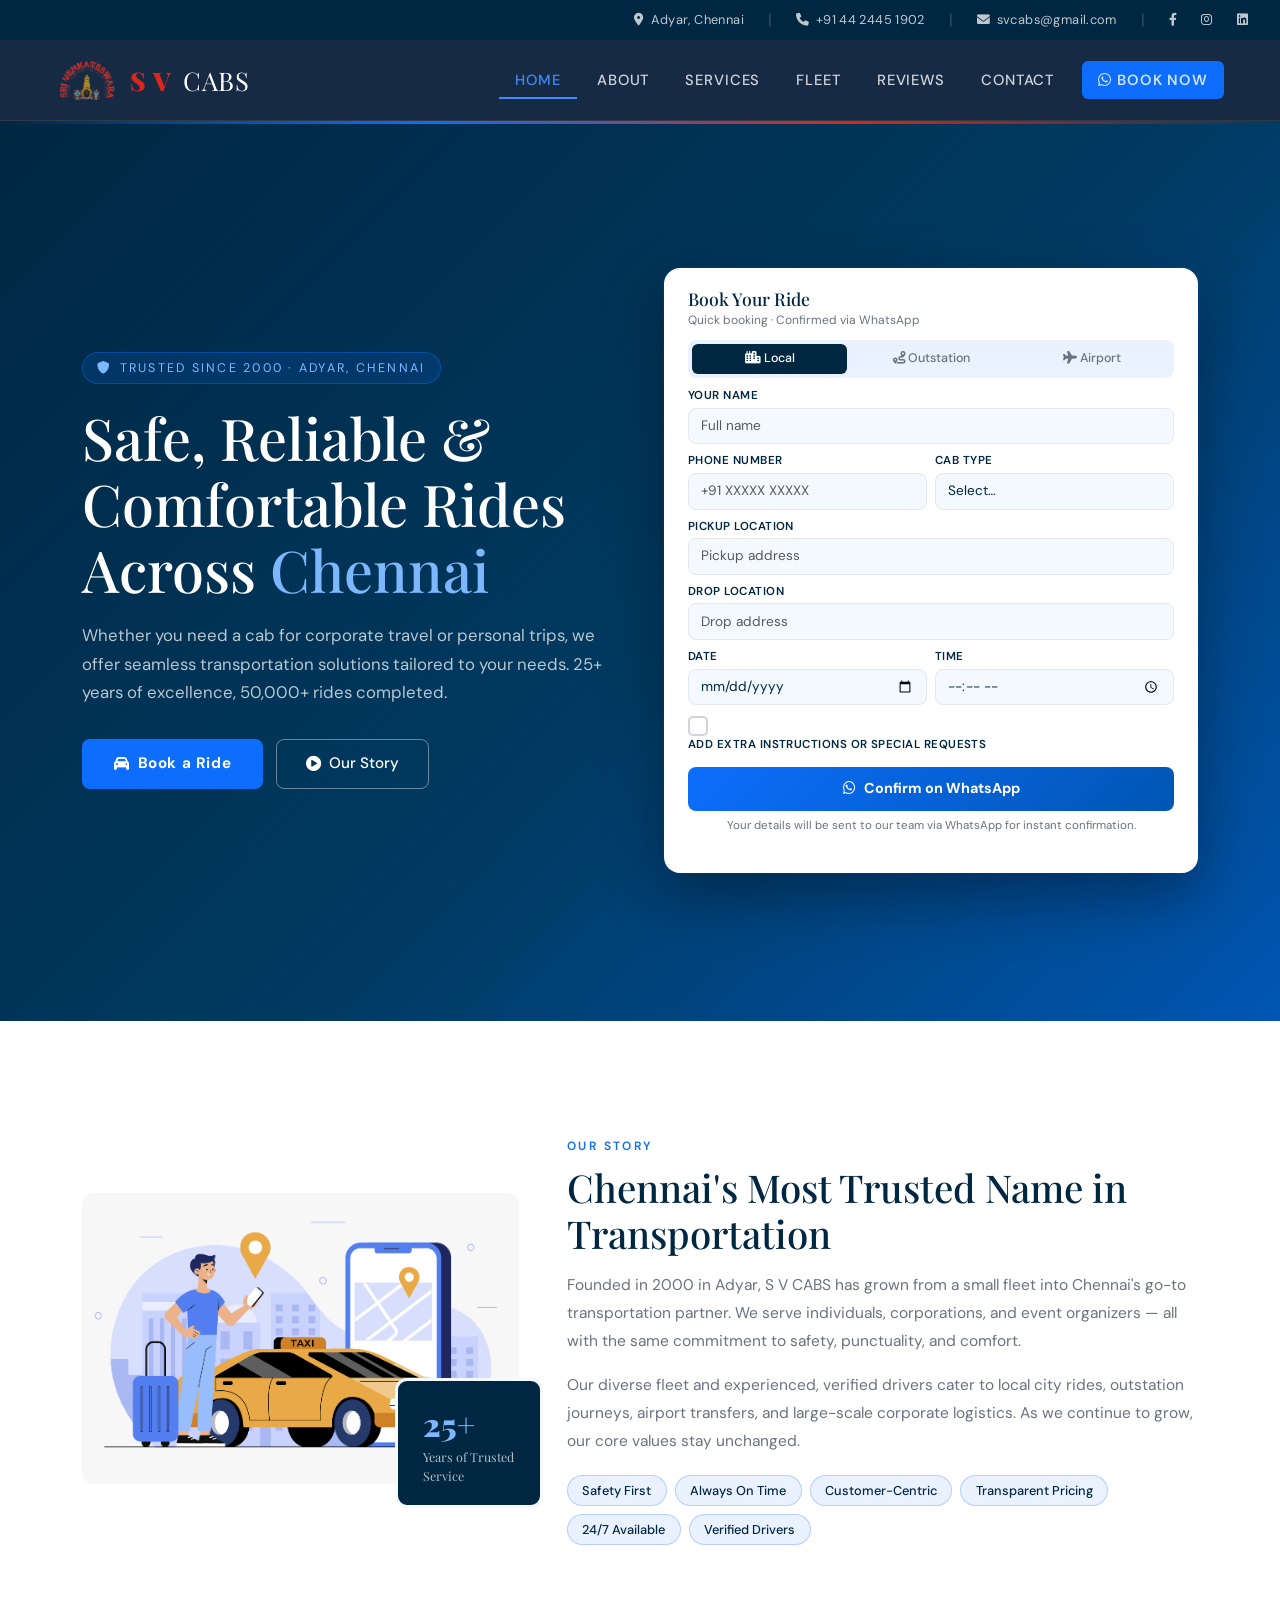
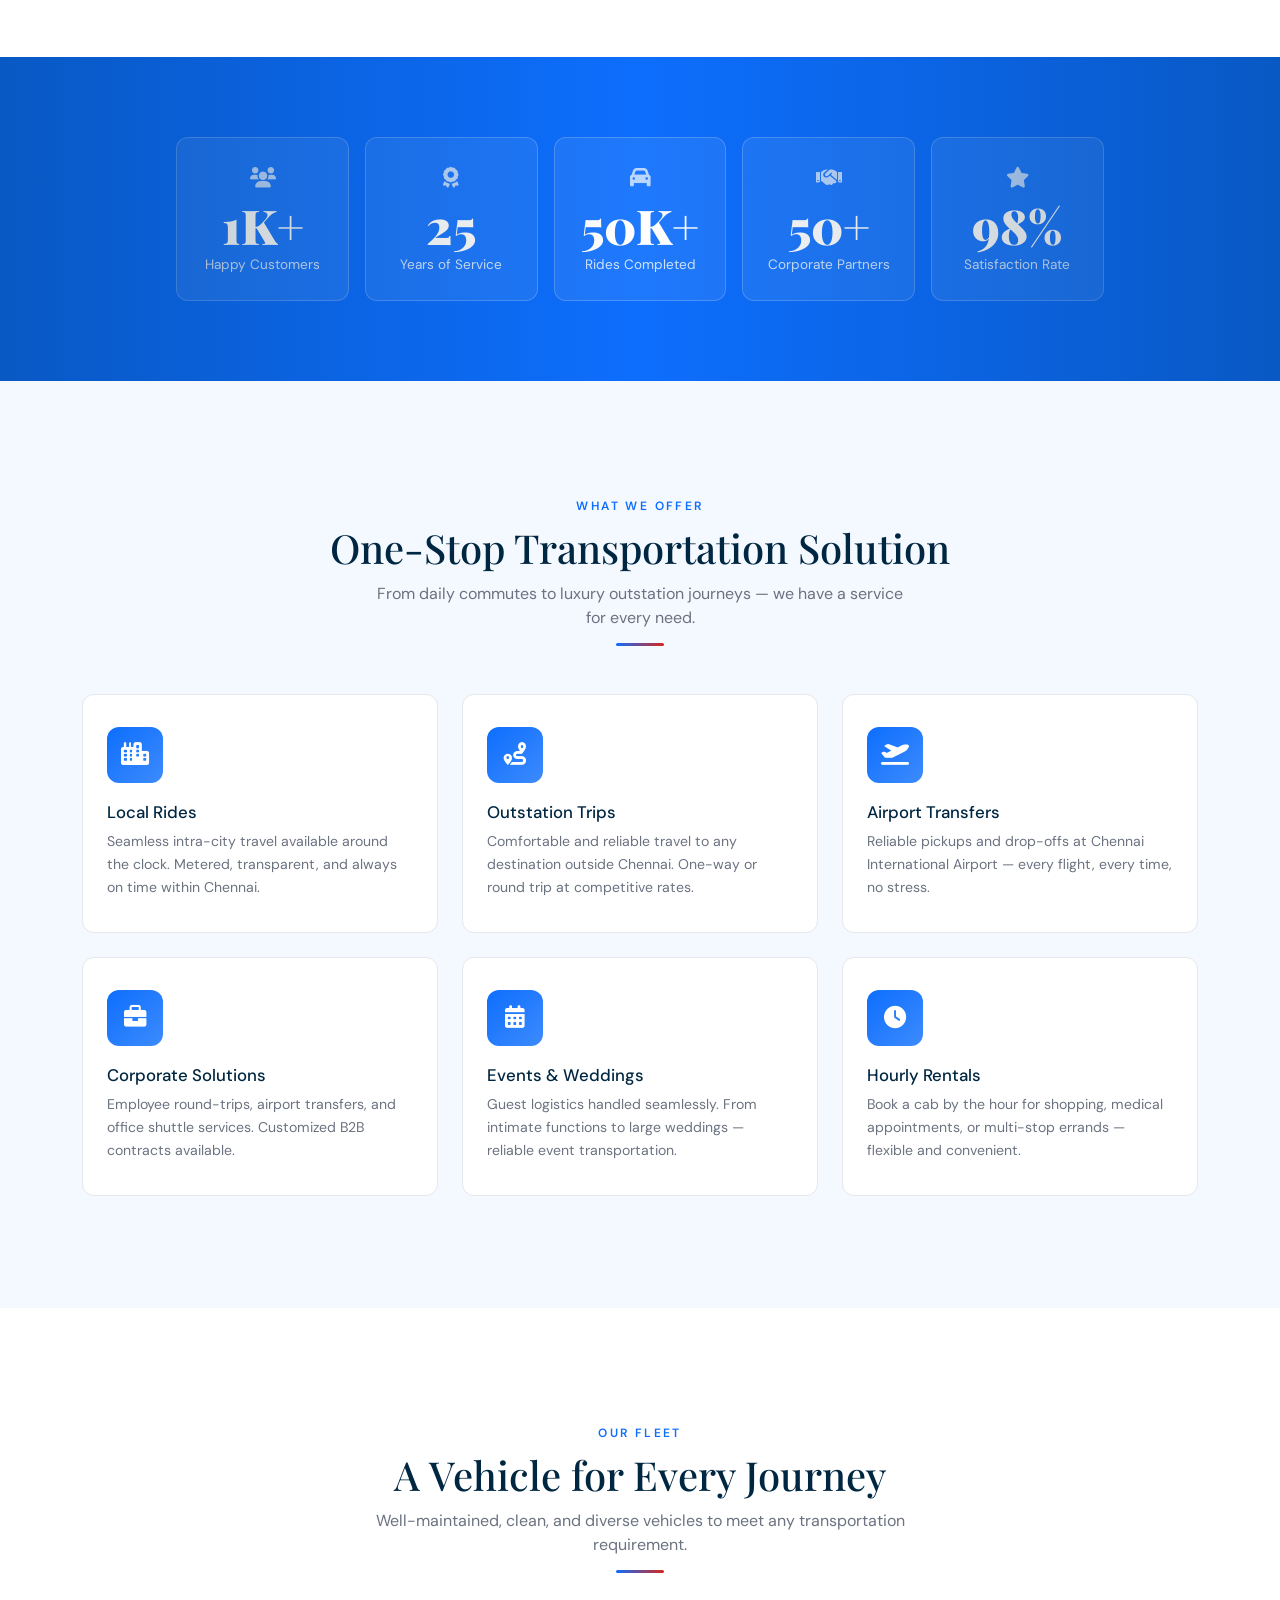
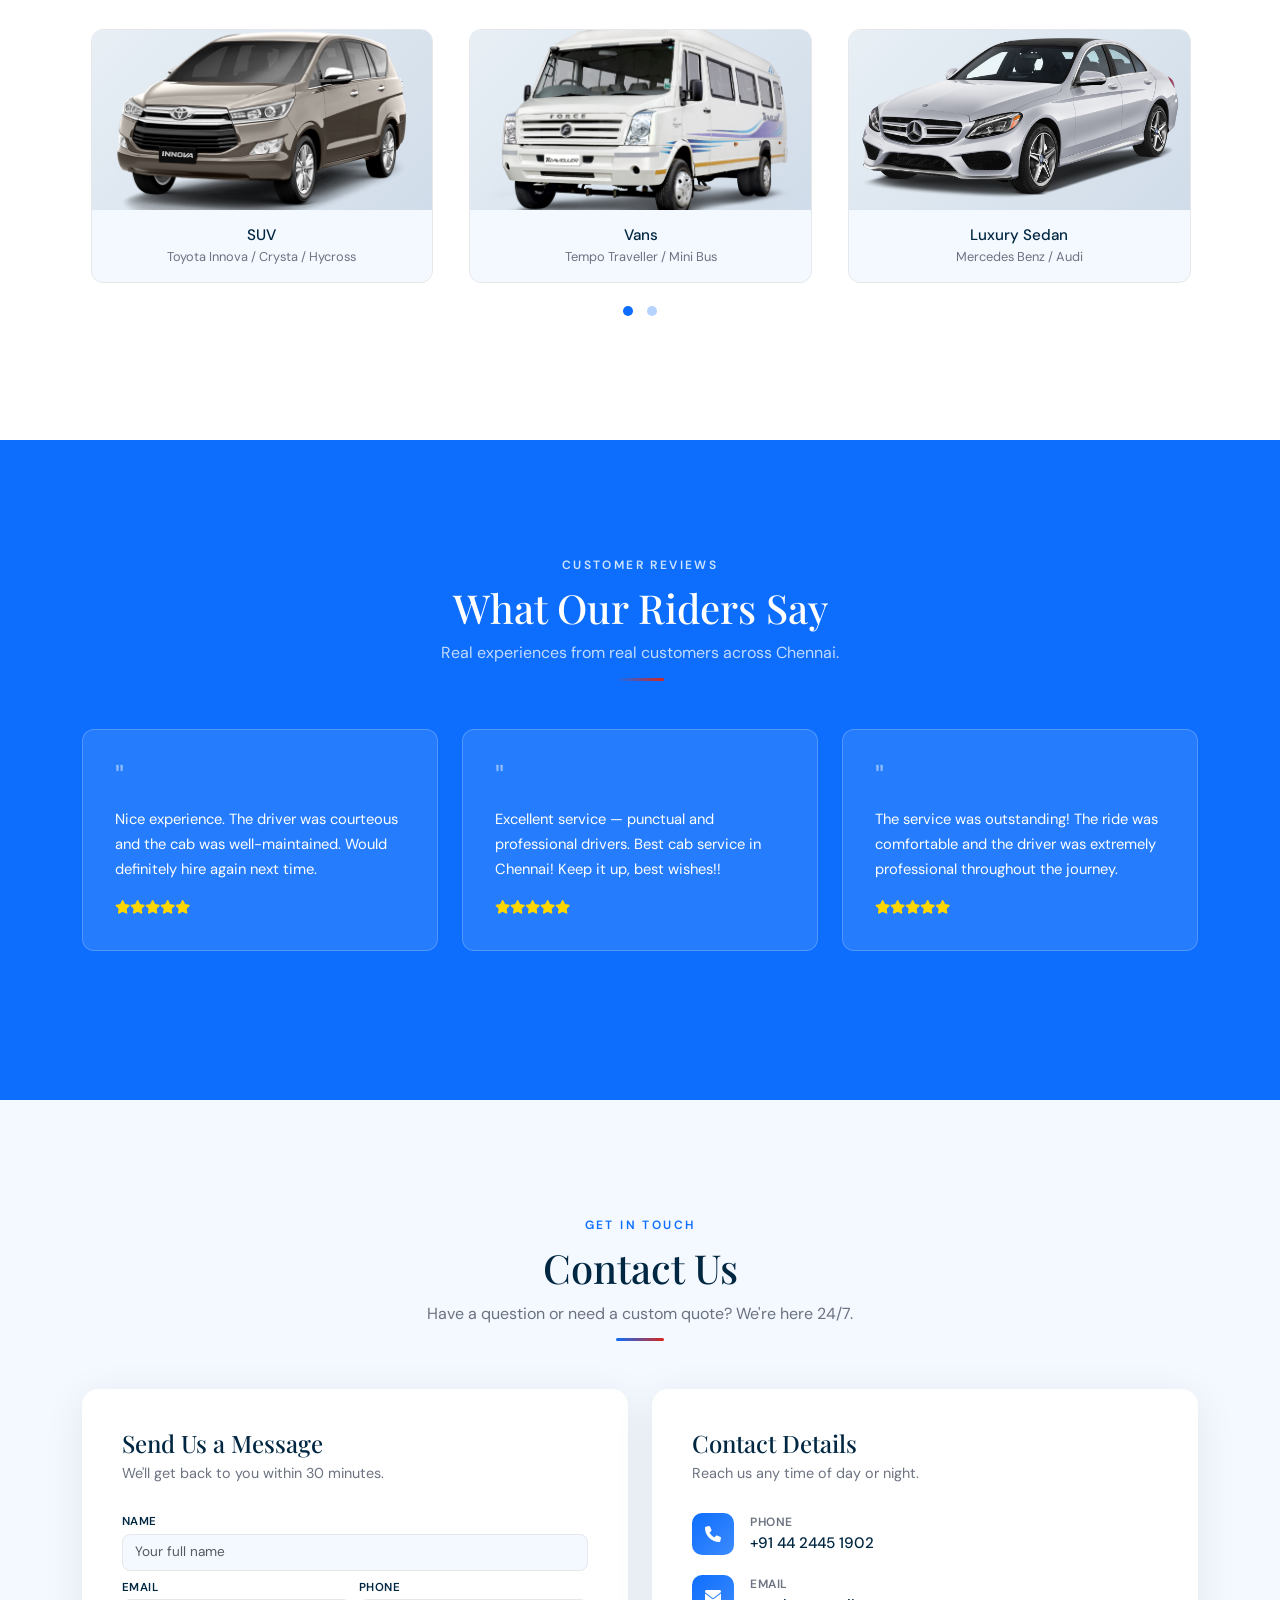
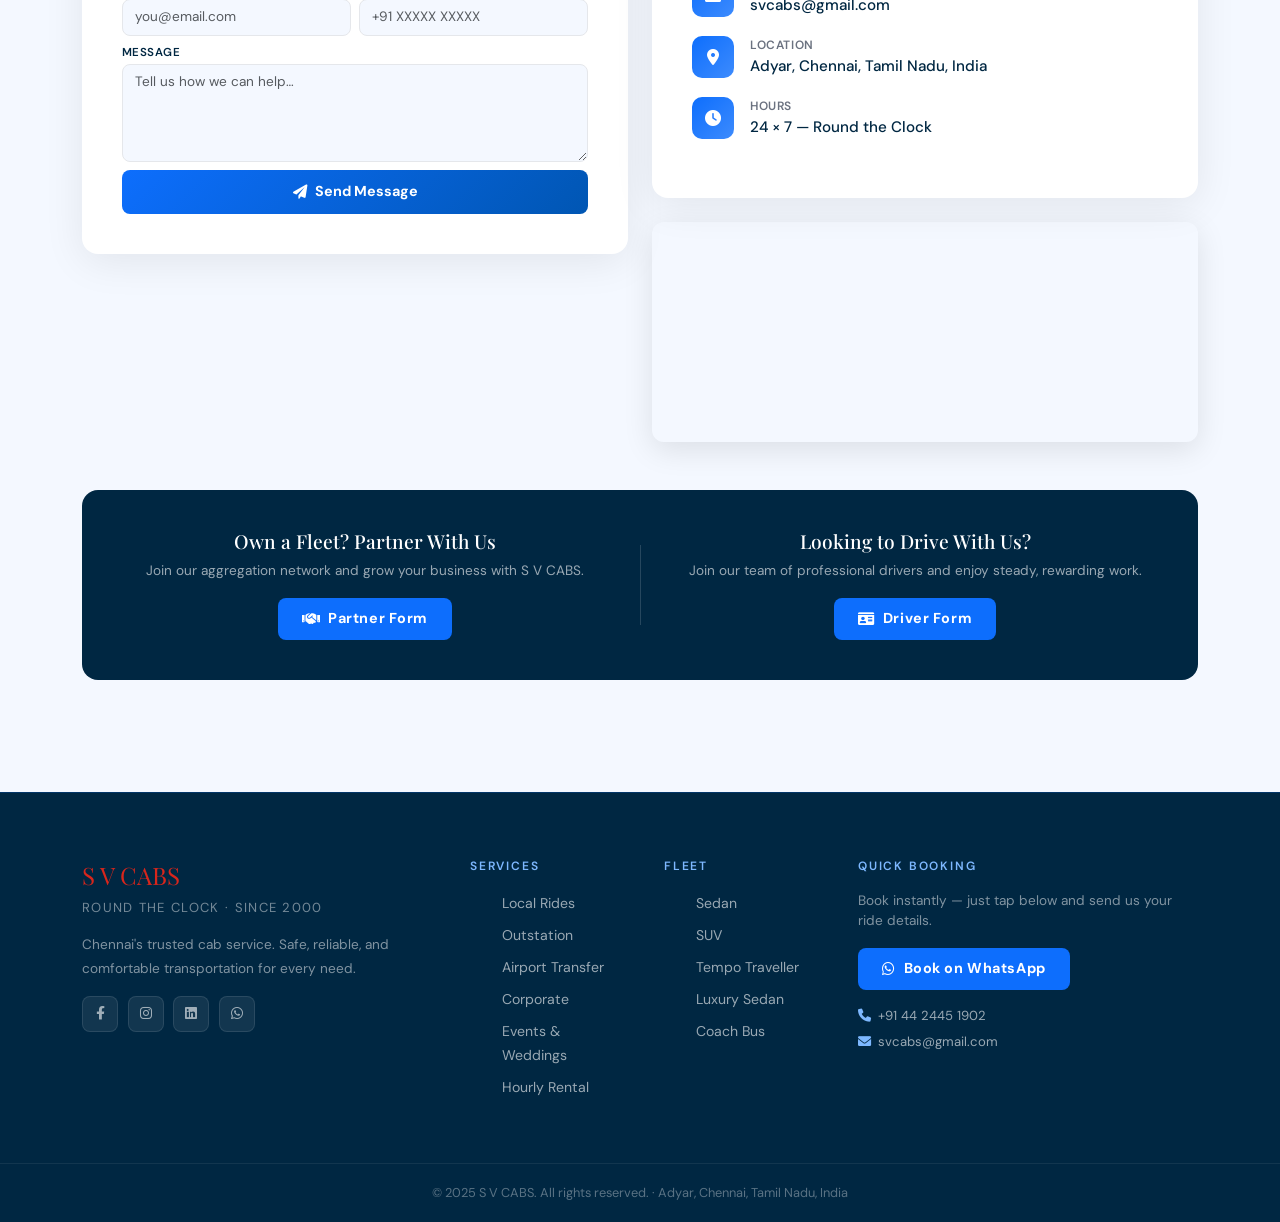
==== commit ac38d0f9: "Add files via upload" ====
--- a/index.html
+++ b/index.html
@@ -1150,7 +1150,7 @@
       <div class="partner-block">
         <h4>Own a Fleet? Partner With Us</h4>
         <p>Join our aggregation network and grow your business with S V CABS.</p>
-        <a href="https://forms.gle/your-google-form-link" class="btn-gold" target="_blank" style="display:inline-flex;font-size:.9rem;padding:.65rem 1.5rem">
+        <a href="partner-form.html" class="btn-gold" target="_blank" style="display:inline-flex;font-size:.9rem;padding:.65rem 1.5rem">
           <i class="fas fa-handshake"></i> Partner Form
         </a>
       </div>
@@ -1158,7 +1158,7 @@
       <div class="partner-block">
         <h4>Looking to Drive With Us?</h4>
         <p>Join our team of professional drivers and enjoy steady, rewarding work.</p>
-        <a href="https://forms.gle/your-driver-form-link" class="btn-gold" target="_blank" style="display:inline-flex;font-size:.9rem;padding:.65rem 1.5rem">
+        <a href="driver-form.html" class="btn-gold" target="_blank" style="display:inline-flex;font-size:.9rem;padding:.65rem 1.5rem">
           <i class="fas fa-id-card"></i> Driver Form
         </a>
       </div>
@@ -1217,7 +1217,7 @@
   </div>
   <div class="footer-bottom">
     <div class="container">
-      &copy; 2026 S V CABS. All rights reserved. · Adyar, Chennai, Tamil Nadu, India
+      &copy; 2025 S V CABS. All rights reserved. · Adyar, Chennai, Tamil Nadu, India
     </div>
   </div>
 </footer>
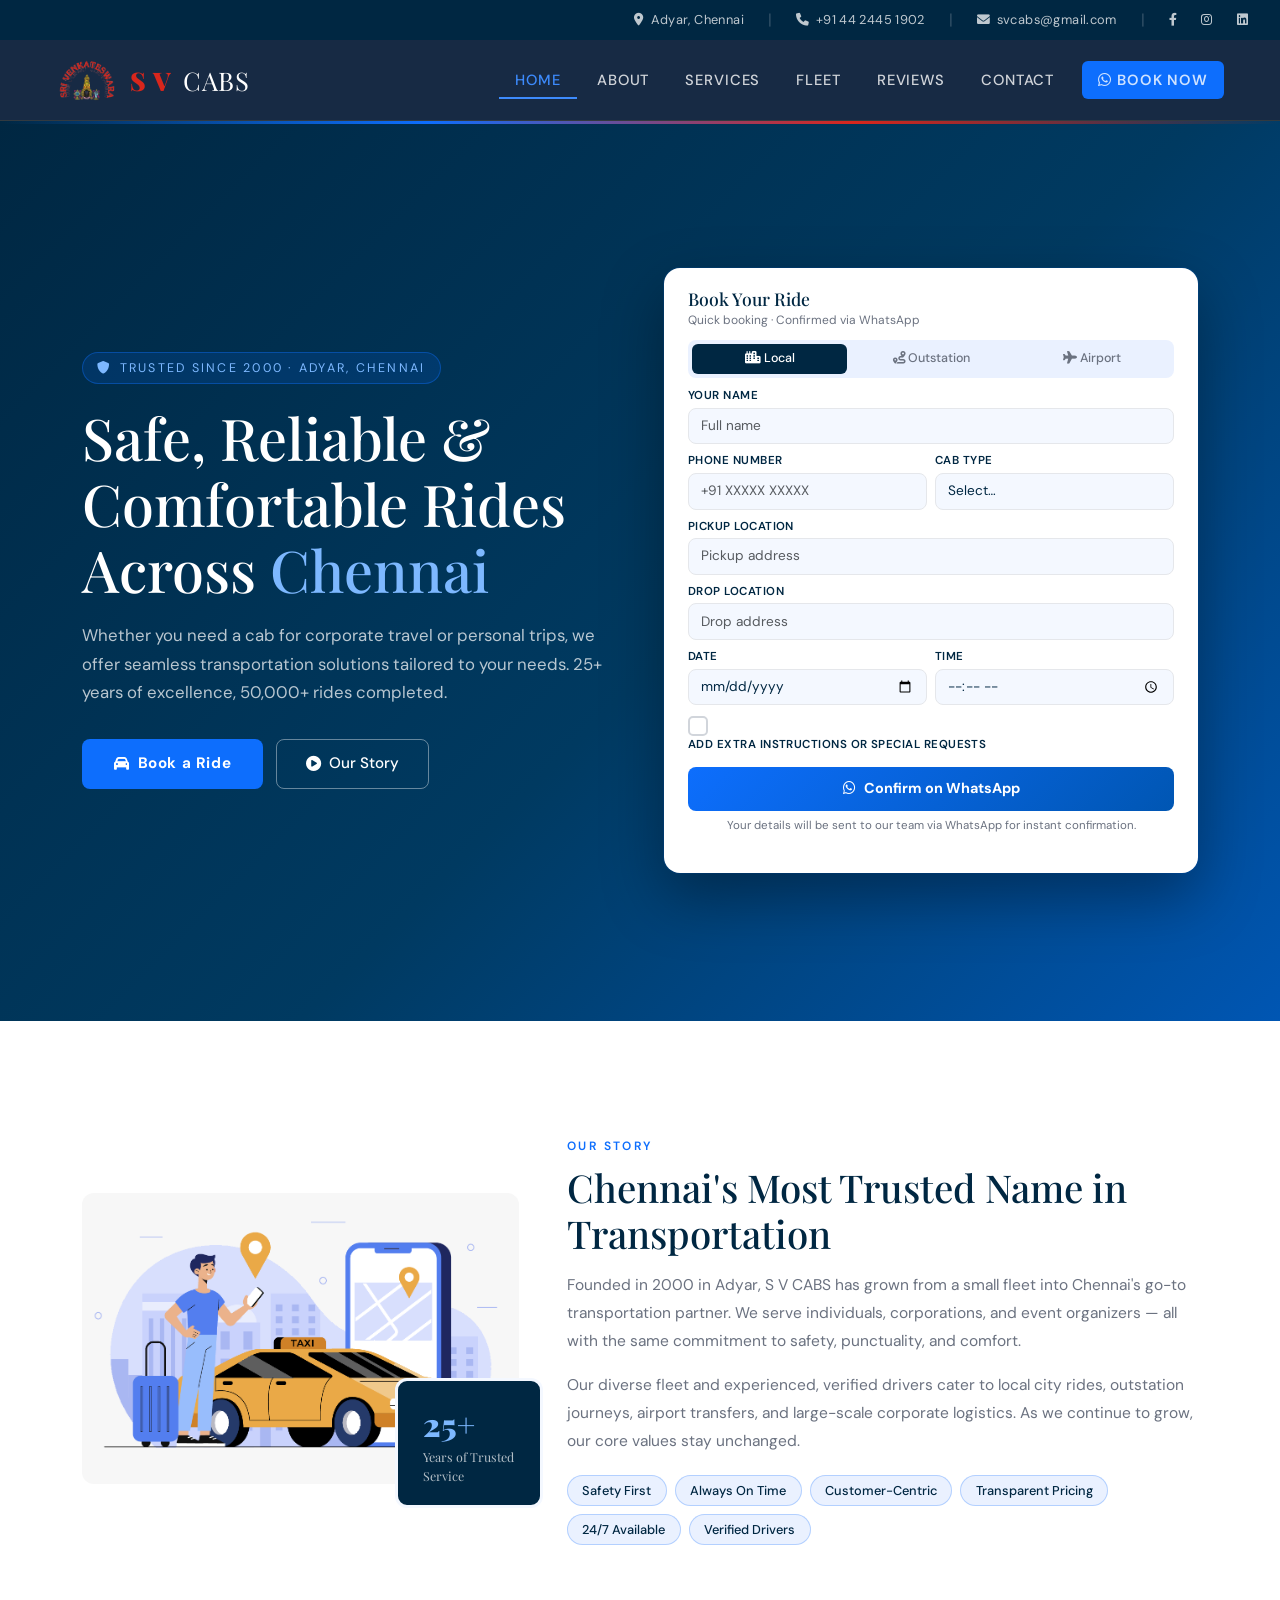
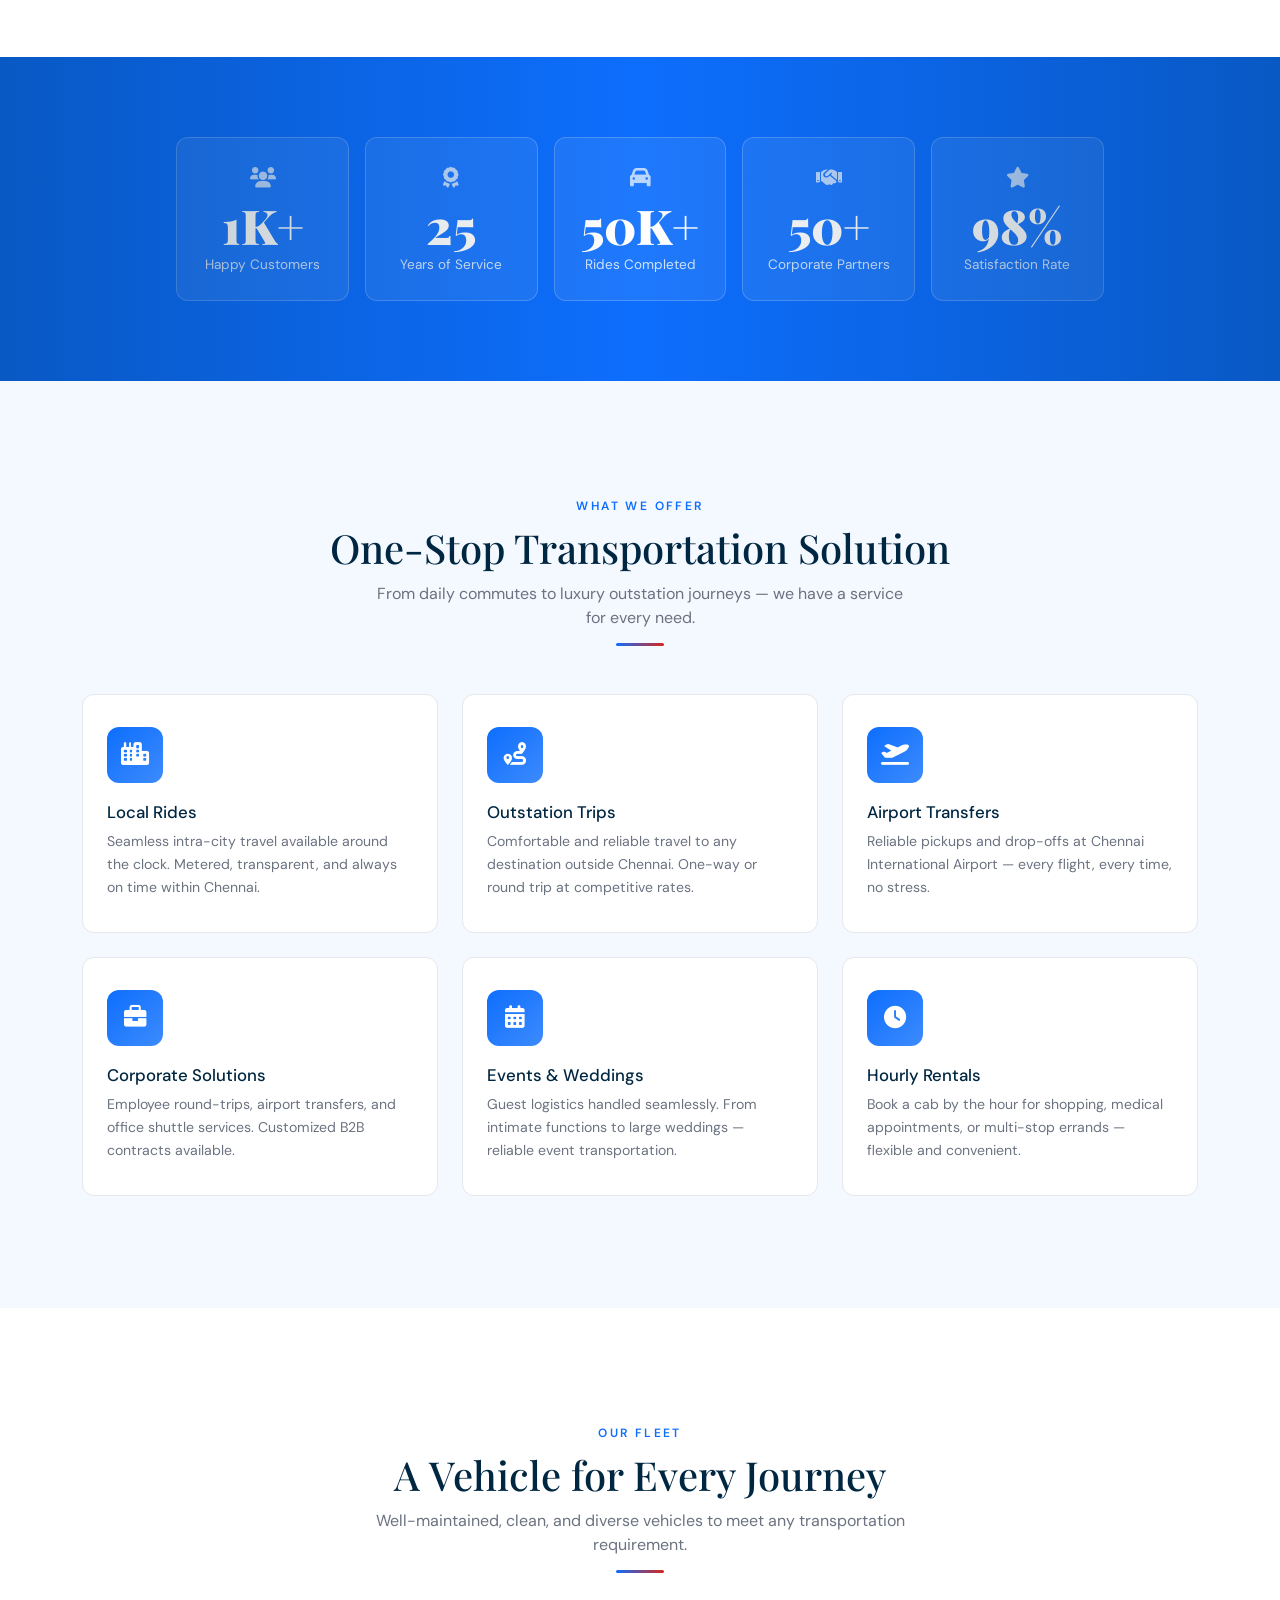
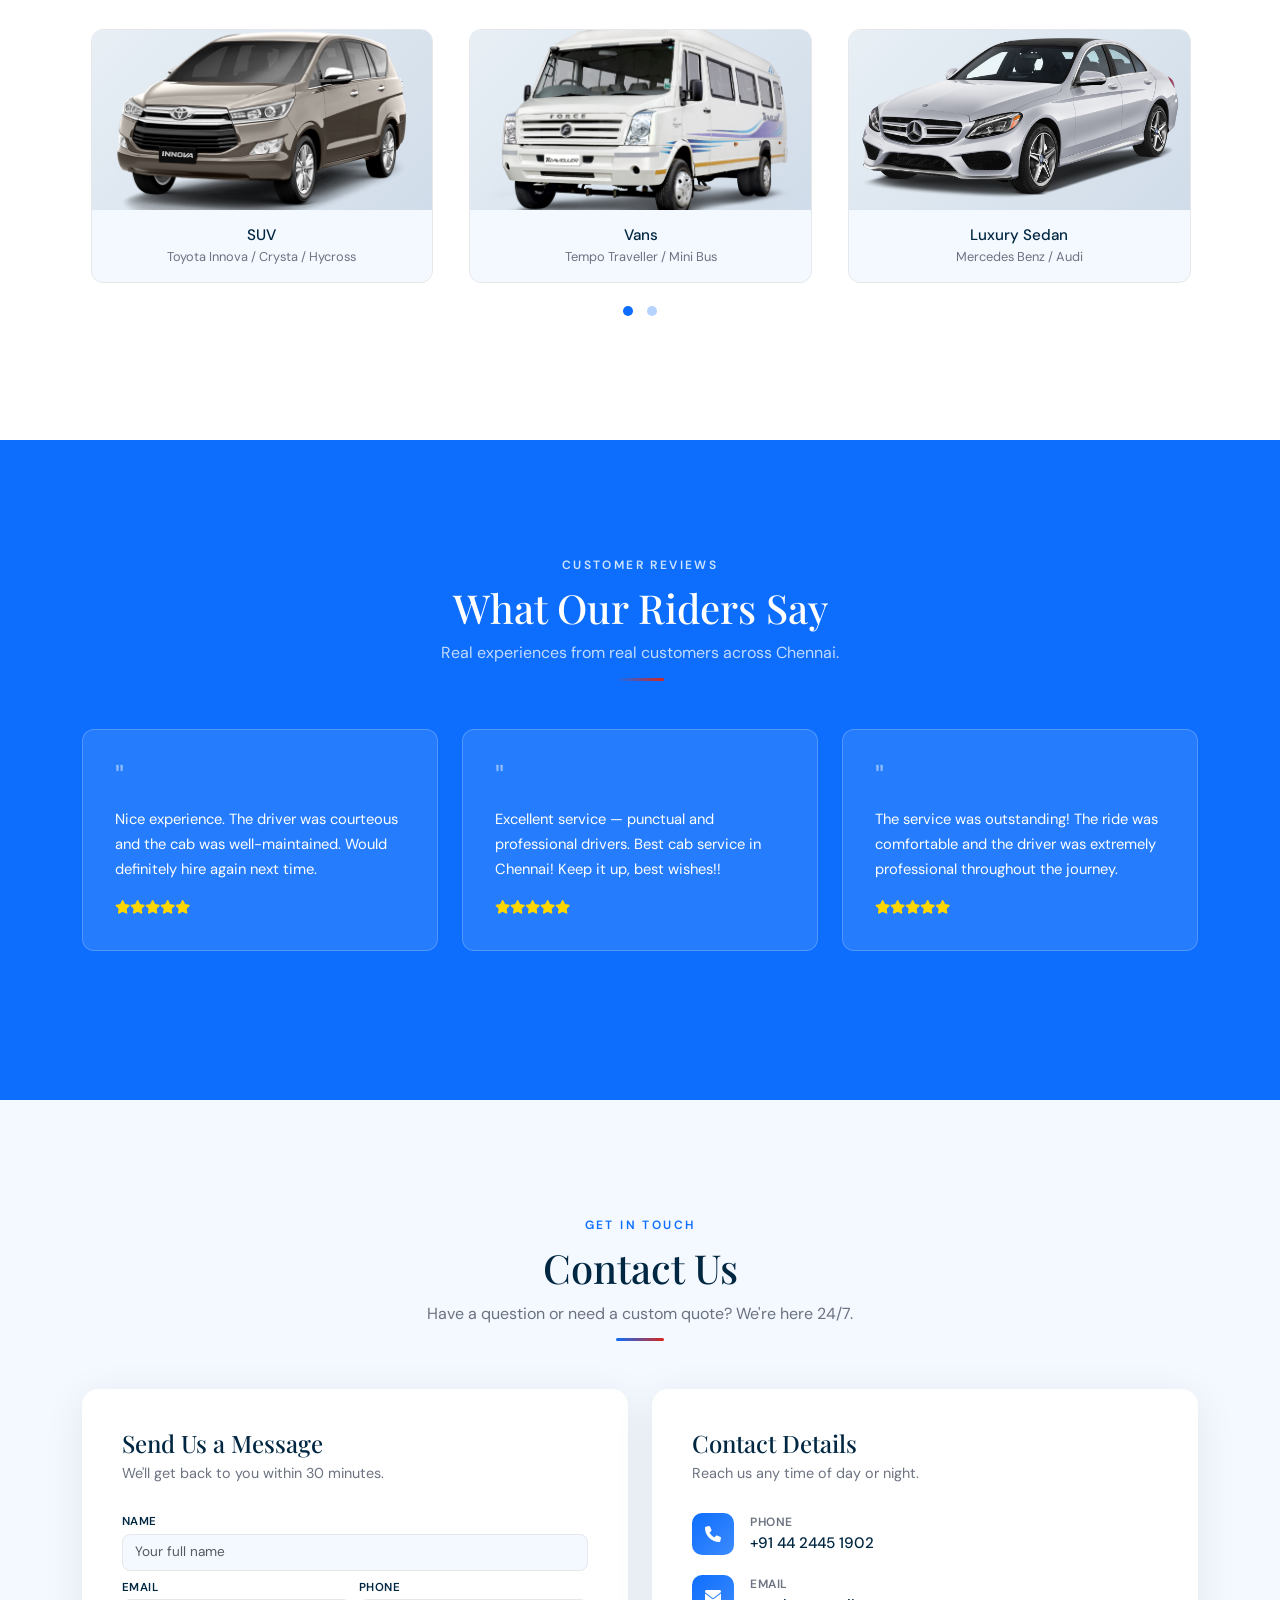
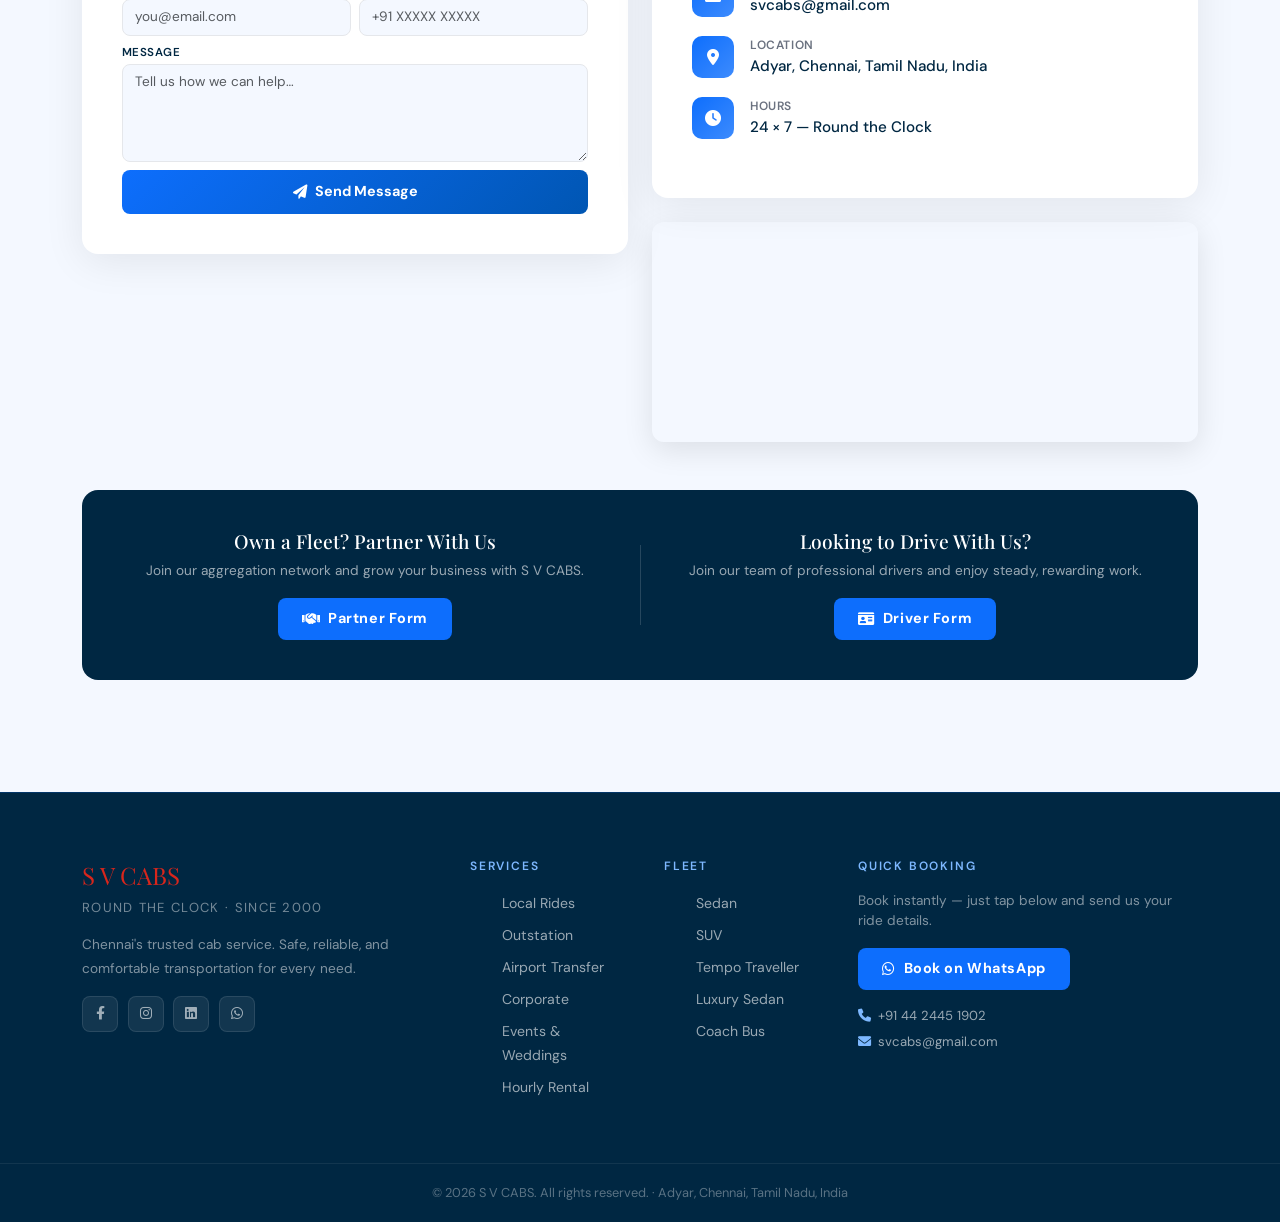
==== commit 95a47256: "Update index.html" ====
--- a/index.html
+++ b/index.html
@@ -1217,7 +1217,7 @@
   </div>
   <div class="footer-bottom">
     <div class="container">
-      &copy; 2025 S V CABS. All rights reserved. · Adyar, Chennai, Tamil Nadu, India
+      &copy; 2026 S V CABS. All rights reserved. · Adyar, Chennai, Tamil Nadu, India
     </div>
   </div>
 </footer>
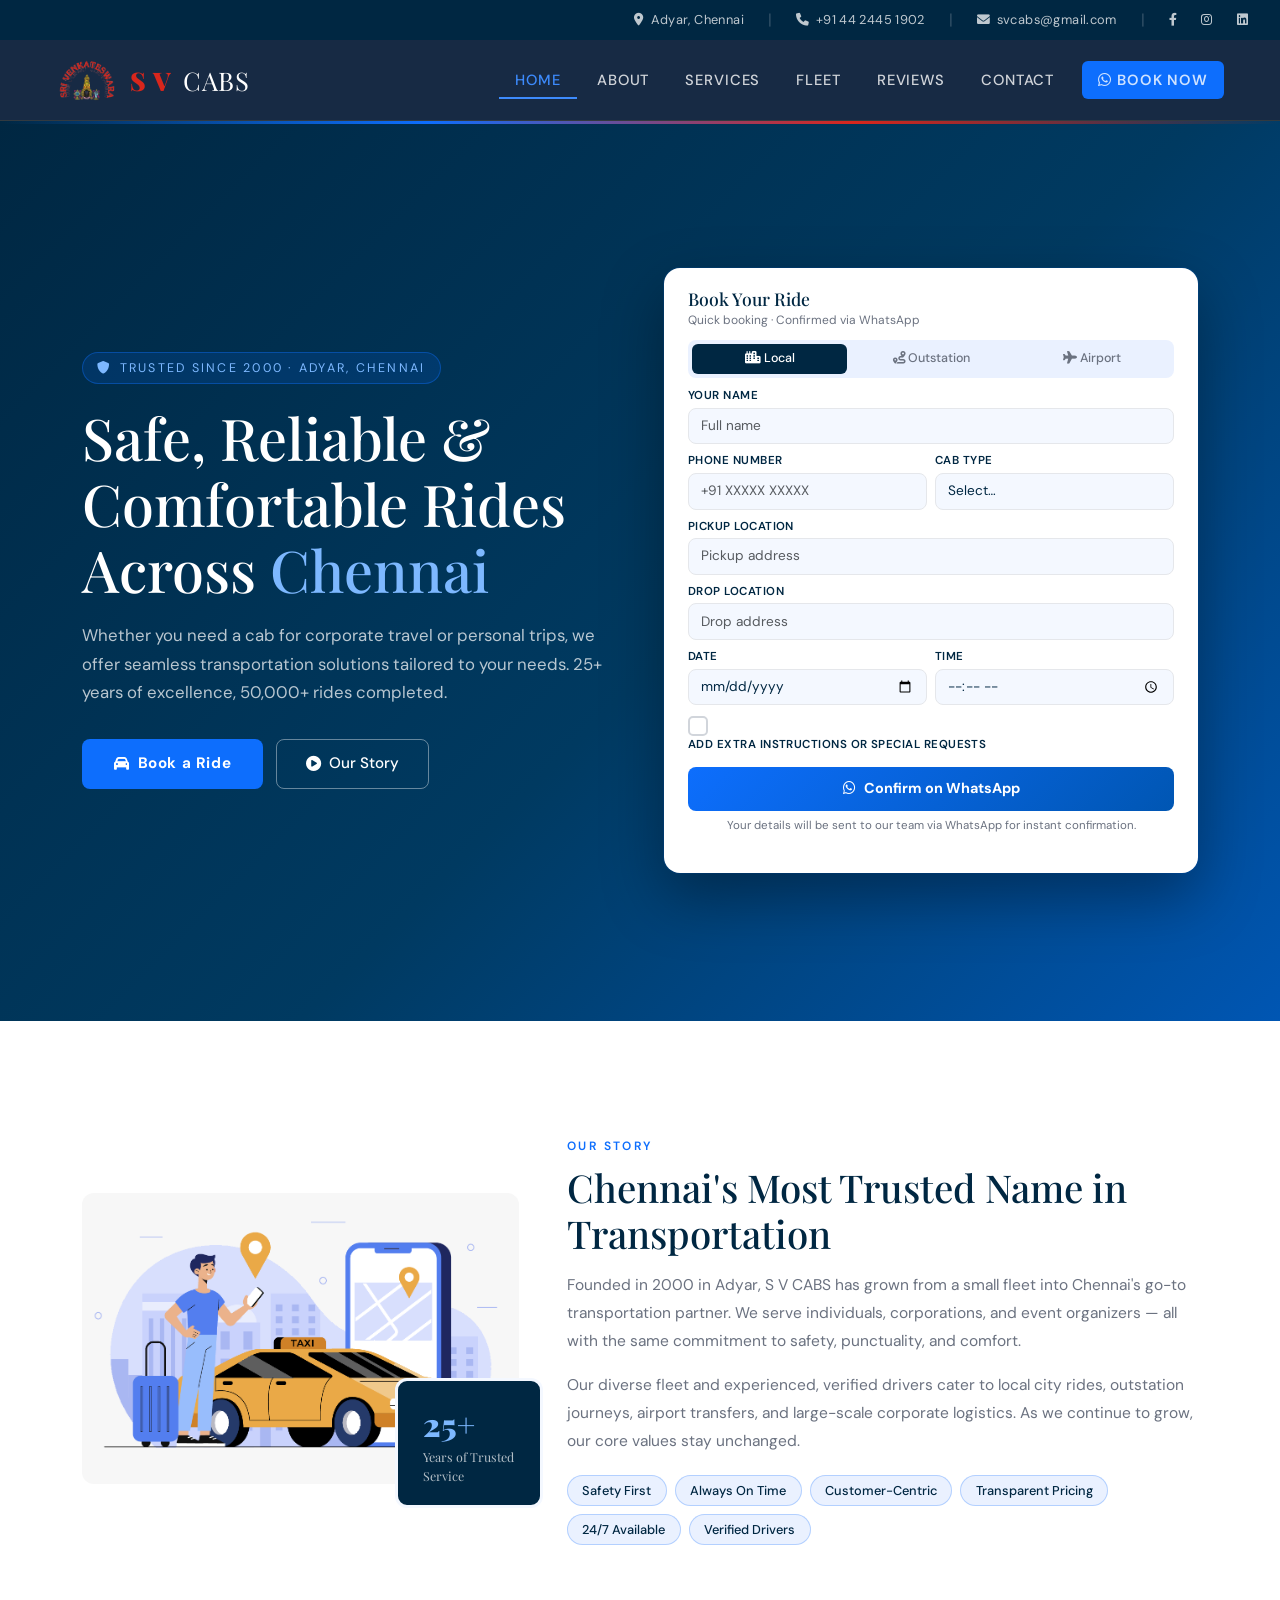
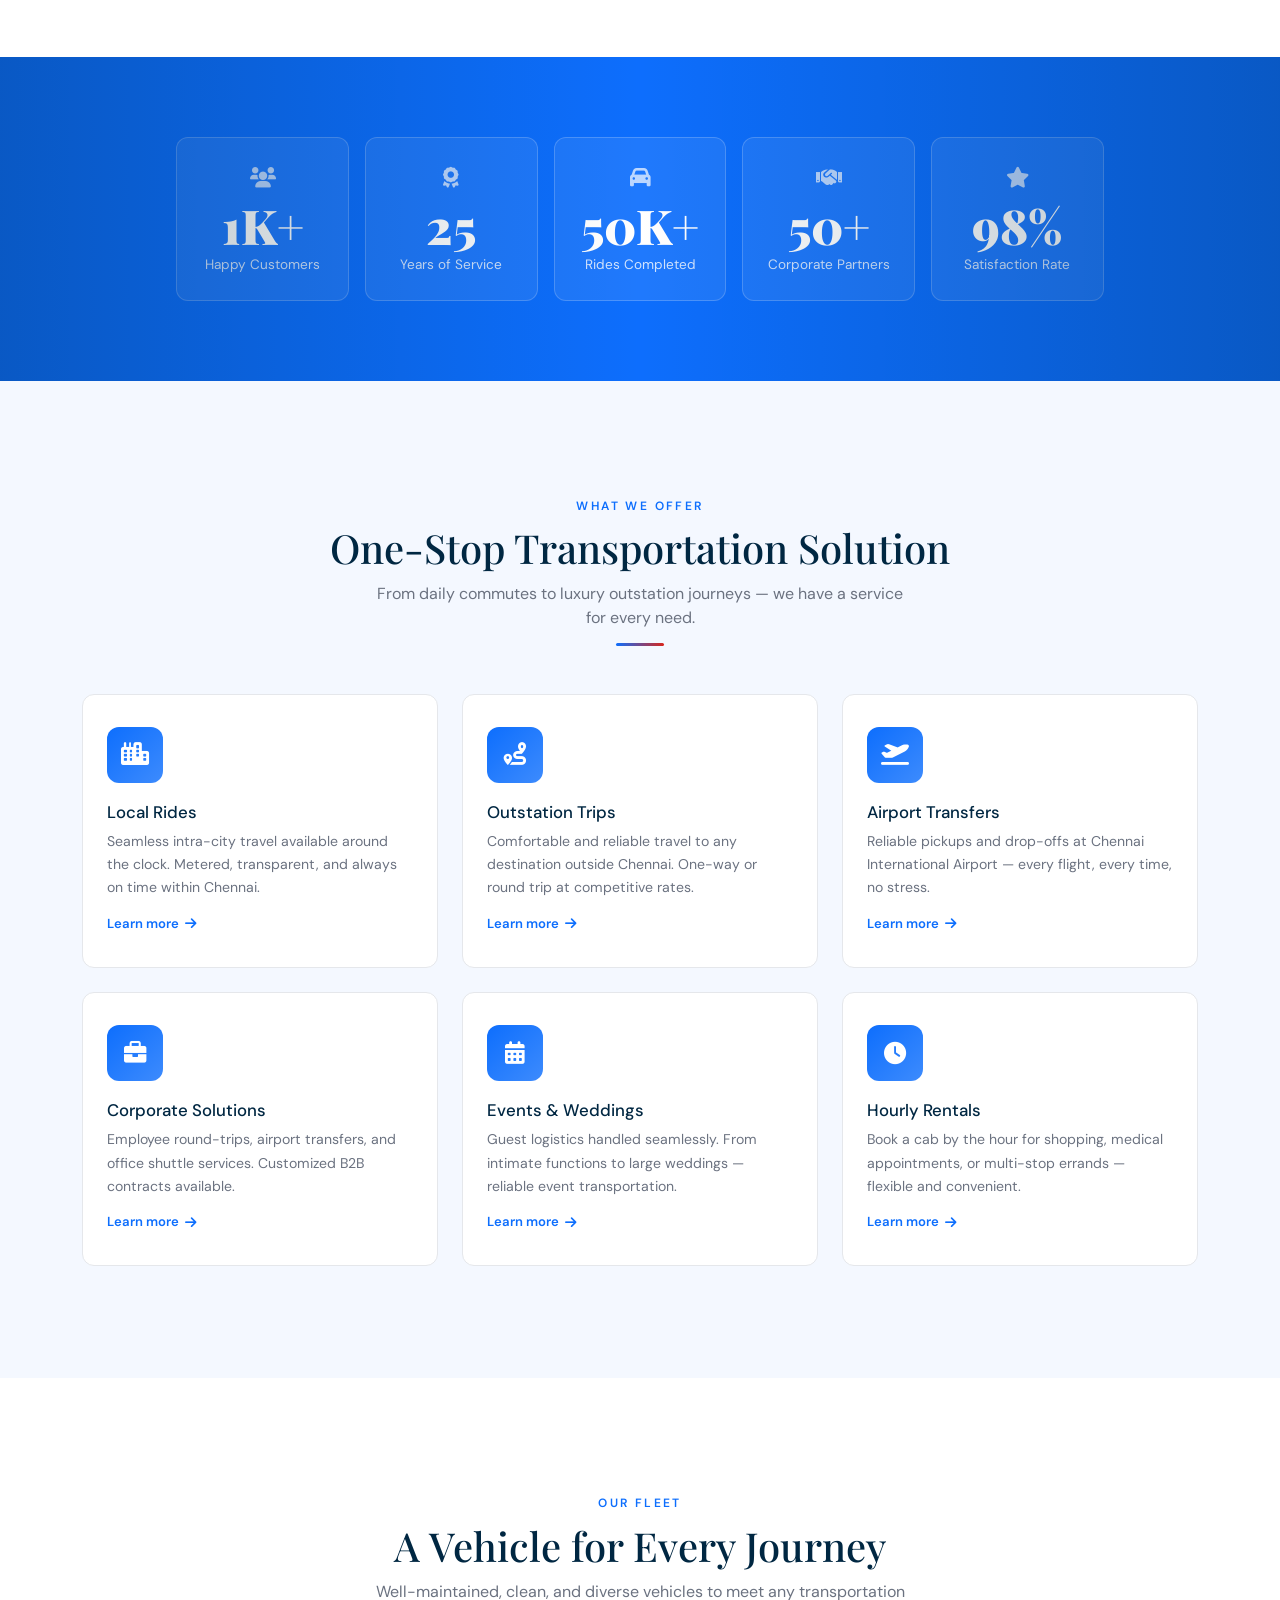
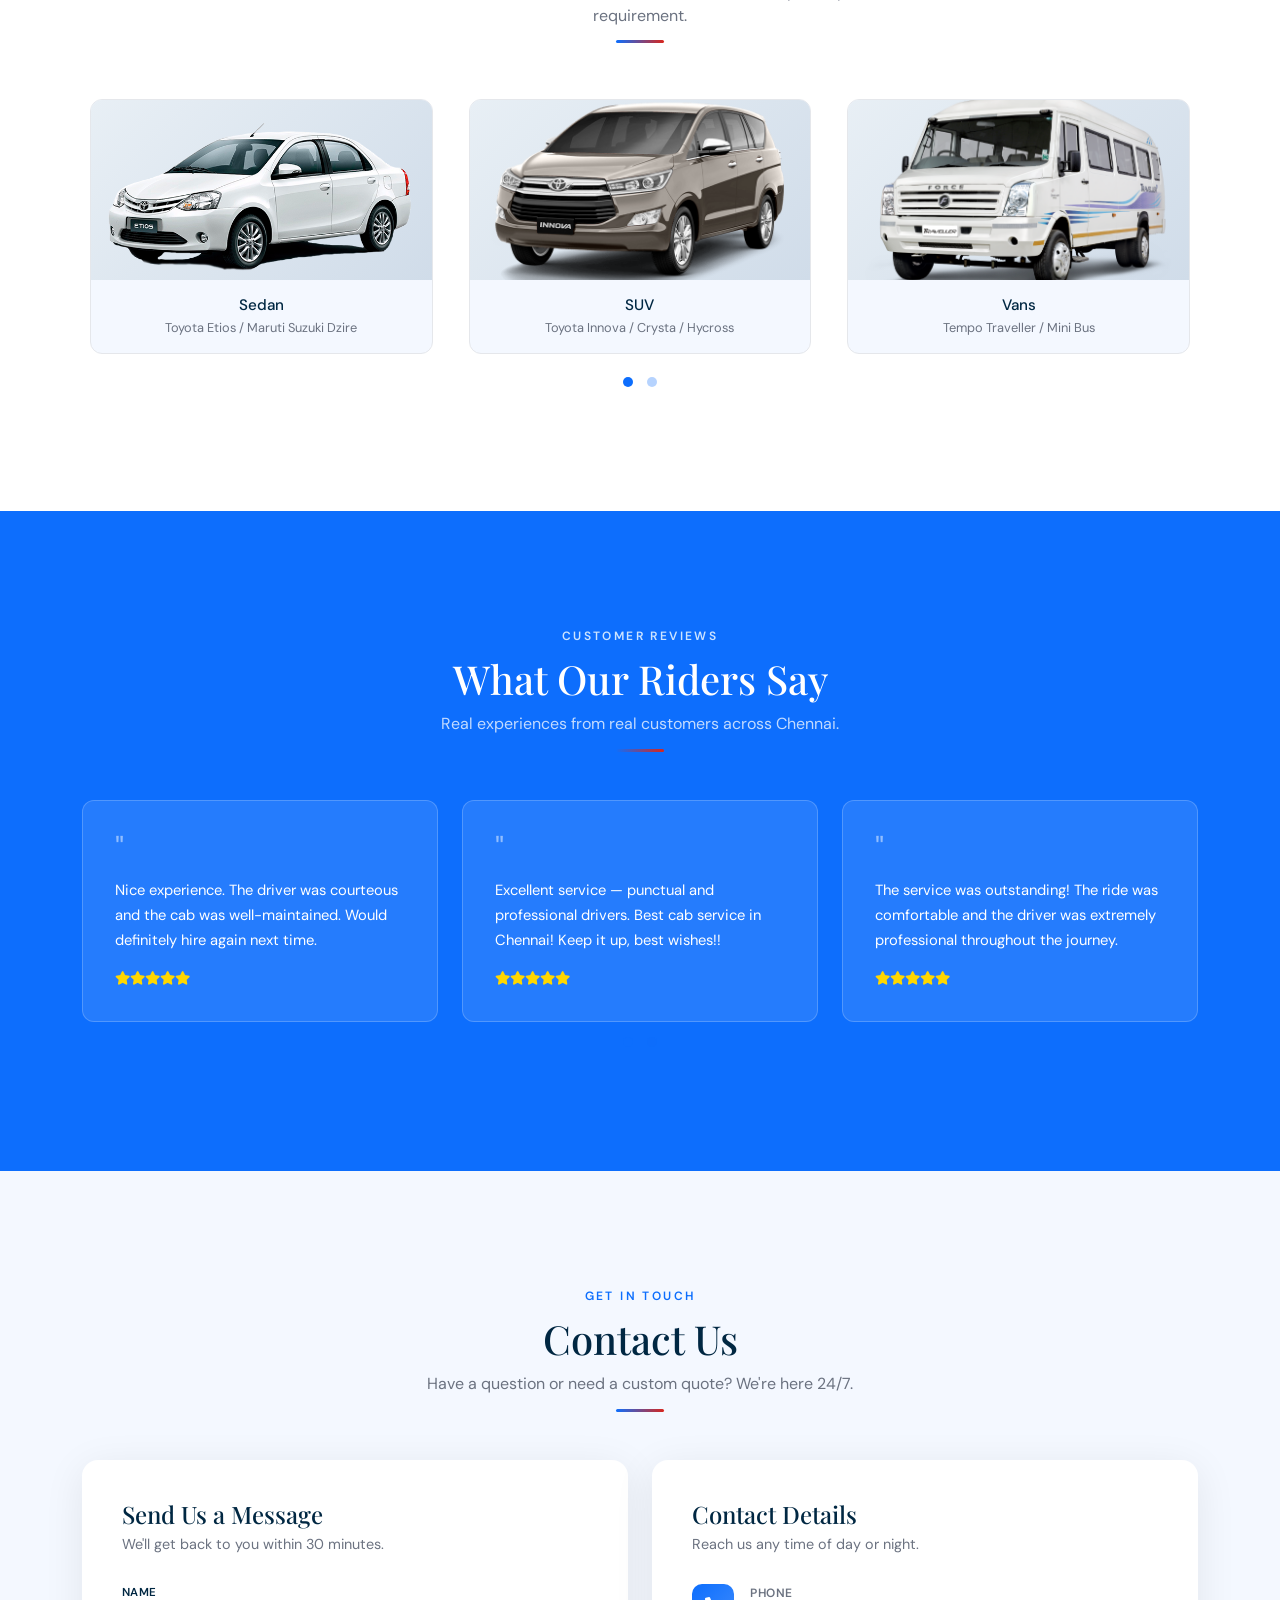
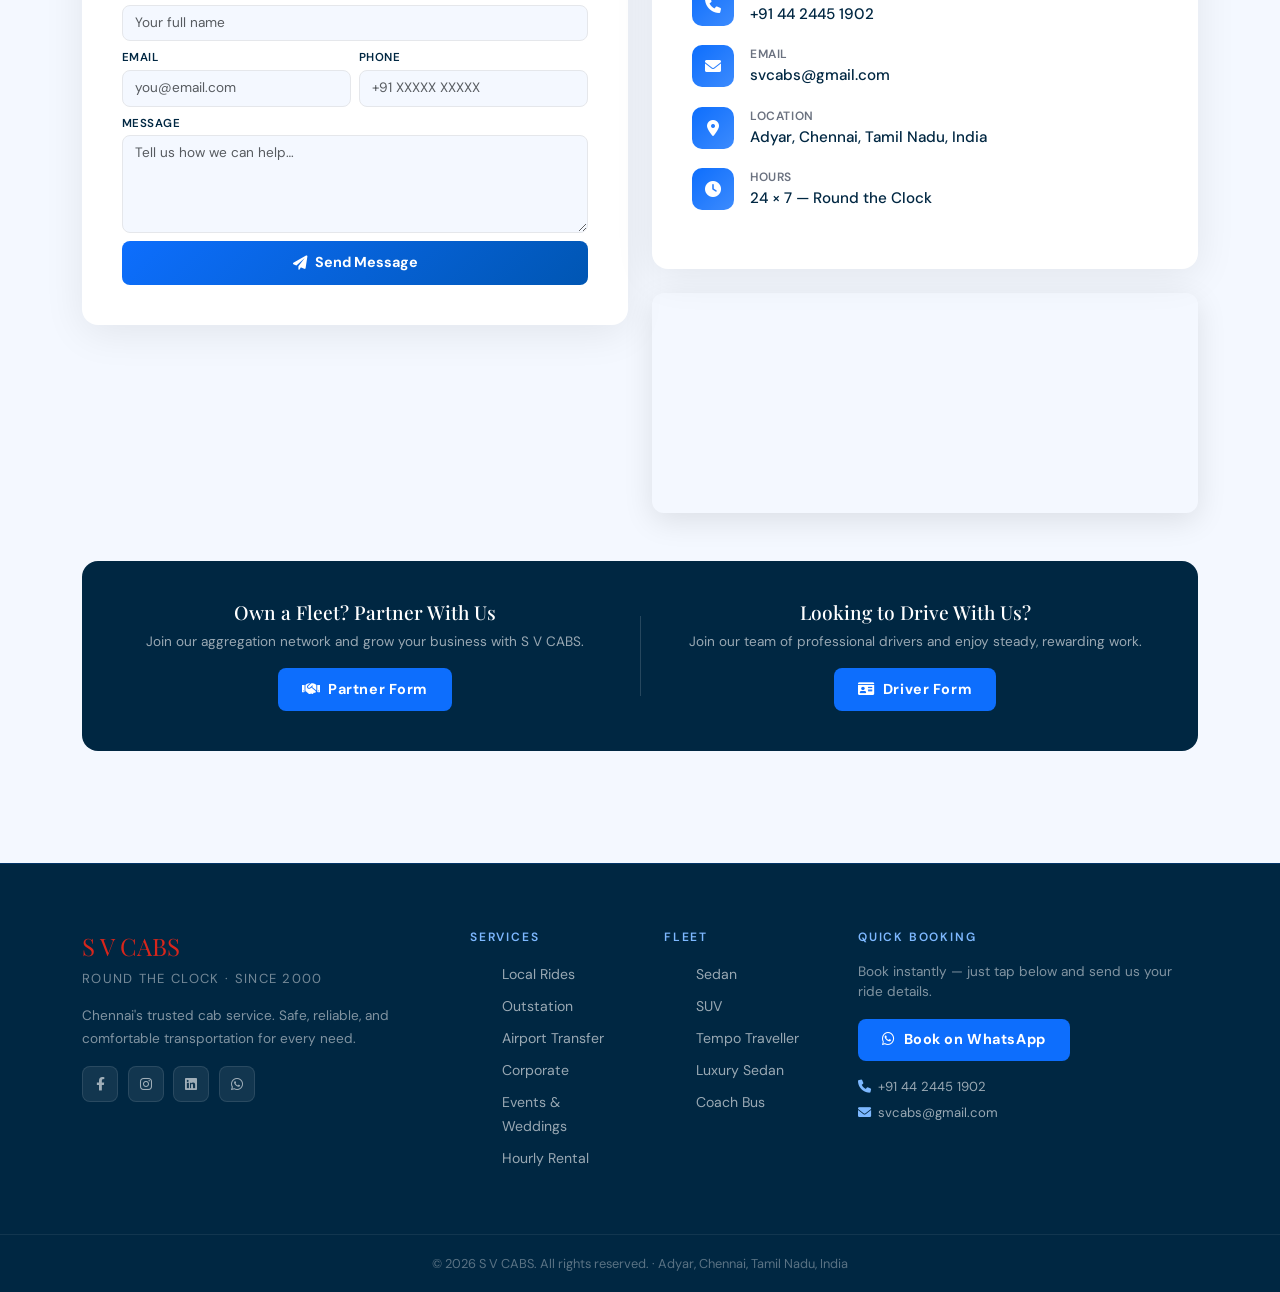
==== commit 7e54a7f0: "Add six SEO service landing pages, sitemap, robots; cleanup New service pages (each: unique 600+ wor" ====
--- a/index.html
+++ b/index.html
@@ -5,7 +5,7 @@
   <meta name="viewport" content="width=device-width, initial-scale=1.0" />
 
   <!-- Primary SEO -->
-  <title>S V CABS – Chennai's Most Trusted Cab Service | 25 Years of Excellence</title>
+  <title>S V CABS – Chennai's Most Trusted Cab Service | Since 2000</title>
   <meta name="description" content="S V CABS: Chennai's premier cab service since 2000. Corporate, airport, outstation, local, and luxury rides. 50,000+ trips. 98% satisfaction. Book now on WhatsApp." />
   <meta name="keywords" content="cab service Chennai, airport cab Chennai, outstation cab Chennai, corporate cab Chennai, local cab Chennai, 24/7 cab Chennai, SV Cabs, Adyar cab service, luxury cab Chennai, cab booking Chennai, best cab service Chennai" />
   <meta name="author" content="S V CABS" />
@@ -22,7 +22,7 @@
   <!-- Twitter Card -->
   <meta name="twitter:card" content="summary_large_image" />
   <meta name="twitter:title" content="S V CABS – Chennai's Most Trusted Cab Service" />
-  <meta name="twitter:description" content="25 years of trusted transportation in Chennai. Book your ride on WhatsApp now." />
+  <meta name="twitter:description" content="25+ years of trusted transportation in Chennai. Book your ride on WhatsApp now." />
   <meta name="twitter:image" content="https://svcabs.net/assets/images/svcabs-logo.png" />
 
   <!-- Geo Tags -->
@@ -483,6 +483,7 @@
     /* ── SERVICES ──────────────────────────────────────── */
     .services-section { padding: 7rem 0; background: var(--cream); }
     .svc-card {
+      display: block; color: inherit;
       background: var(--white);
       border-radius: var(--radius);
       padding: 2rem 1.5rem;
@@ -491,6 +492,7 @@
       transition: all var(--transition);
       position: relative; overflow: hidden;
     }
+    .svc-card .svc-more { display: inline-flex; align-items: center; gap: .35rem; color: #0d6efd; font-size: .82rem; font-weight: 600; margin-top: .9rem; }
     .svc-card::after {
       content: '';
       position: absolute; bottom: 0; left: 0; right: 0; height: 3px;
@@ -647,7 +649,7 @@
 
 <!-- FLOATING BUTTONS -->
 <div class="fab-wrap" id="fabWrap">
-  <a href="https://api.whatsapp.com/send?phone=918072109572&text=Hi!%20I%20would%20like%20to%20book%20a%20cab" target="_blank" class="fab-btn fab-wa" title="Chat on WhatsApp" aria-label="WhatsApp">
+  <a href="https://api.whatsapp.com/send?phone=919444141019&text=Hi!%20I%20would%20like%20to%20book%20a%20cab" target="_blank" class="fab-btn fab-wa" title="Chat on WhatsApp" aria-label="WhatsApp">
     <i class="fab fa-whatsapp"></i>
   </a>
   <button class="fab-btn fab-top" id="goToTop" title="Go to top" aria-label="Go to top">
@@ -687,7 +689,7 @@
         <li class="nav-item"><a class="nav-link" href="#testimonials">Reviews</a></li>
         <li class="nav-item"><a class="nav-link" href="#contact">Contact</a></li>
         <li class="nav-item ms-2">
-          <a class="nav-link nav-cta" href="https://api.whatsapp.com/send?phone=918072109572&text=Hi!%20I%20would%20like%20to%20book%20a%20cab" target="_blank">
+          <a class="nav-link nav-cta" href="https://api.whatsapp.com/send?phone=919444141019&text=Hi!%20I%20would%20like%20to%20book%20a%20cab" target="_blank">
             <i class="fab fa-whatsapp"></i> Book Now
           </a>
         </li>
@@ -932,46 +934,52 @@
     </div>
     <div class="row g-4 justify-content-center">
       <div class="col-sm-6 col-lg-4">
-        <div class="svc-card">
+        <a class="svc-card" href="local-rides.html">
           <div class="svc-icon"><i class="fas fa-city"></i></div>
           <h5>Local Rides</h5>
           <p>Seamless intra-city travel available around the clock. Metered, transparent, and always on time within Chennai.</p>
-        </div>
+          <span class="svc-more">Learn more <i class="fas fa-arrow-right"></i></span>
+        </a>
       </div>
       <div class="col-sm-6 col-lg-4">
-        <div class="svc-card">
+        <a class="svc-card" href="outstation-cabs-chennai.html">
           <div class="svc-icon"><i class="fas fa-route"></i></div>
           <h5>Outstation Trips</h5>
           <p>Comfortable and reliable travel to any destination outside Chennai. One-way or round trip at competitive rates.</p>
-        </div>
+          <span class="svc-more">Learn more <i class="fas fa-arrow-right"></i></span>
+        </a>
       </div>
       <div class="col-sm-6 col-lg-4">
-        <div class="svc-card">
+        <a class="svc-card" href="chennai-airport-taxi.html">
           <div class="svc-icon"><i class="fas fa-plane-departure"></i></div>
           <h5>Airport Transfers</h5>
           <p>Reliable pickups and drop-offs at Chennai International Airport — every flight, every time, no stress.</p>
-        </div>
+          <span class="svc-more">Learn more <i class="fas fa-arrow-right"></i></span>
+        </a>
       </div>
       <div class="col-sm-6 col-lg-4">
-        <div class="svc-card">
+        <a class="svc-card" href="corporate-car-rental-chennai.html">
           <div class="svc-icon"><i class="fas fa-briefcase"></i></div>
           <h5>Corporate Solutions</h5>
           <p>Employee round-trips, airport transfers, and office shuttle services. Customized B2B contracts available.</p>
-        </div>
+          <span class="svc-more">Learn more <i class="fas fa-arrow-right"></i></span>
+        </a>
       </div>
       <div class="col-sm-6 col-lg-4">
-        <div class="svc-card">
+        <a class="svc-card" href="wedding-event-car-rental-chennai.html">
           <div class="svc-icon"><i class="fas fa-calendar-alt"></i></div>
           <h5>Events &amp; Weddings</h5>
           <p>Guest logistics handled seamlessly. From intimate functions to large weddings — reliable event transportation.</p>
-        </div>
+          <span class="svc-more">Learn more <i class="fas fa-arrow-right"></i></span>
+        </a>
       </div>
       <div class="col-sm-6 col-lg-4">
-        <div class="svc-card">
+        <a class="svc-card" href="hourly-car-rental-chennai.html">
           <div class="svc-icon"><i class="fas fa-clock"></i></div>
           <h5>Hourly Rentals</h5>
           <p>Book a cab by the hour for shopping, medical appointments, or multi-stop errands — flexible and convenient.</p>
-        </div>
+          <span class="svc-more">Learn more <i class="fas fa-arrow-right"></i></span>
+        </a>
       </div>
     </div>
   </div>
@@ -1178,18 +1186,18 @@
           <a href="https://www.facebook.com/profile.php?id=100063710363805" target="_blank" class="social-btn" aria-label="Facebook"><i class="fab fa-facebook-f"></i></a>
           <a href="https://www.instagram.com/svcabs?igsh=MWVydGlleWt5ZGxzYg==" target="_blank" class="social-btn" aria-label="Instagram"><i class="fab fa-instagram"></i></a>
           <a href="https://www.linkedin.com/company/s-v-cabs/" target="_blank" class="social-btn" aria-label="LinkedIn"><i class="fab fa-linkedin"></i></a>
-          <a href="https://api.whatsapp.com/send?phone=918072109572" target="_blank" class="social-btn" aria-label="WhatsApp"><i class="fab fa-whatsapp"></i></a>
+          <a href="https://api.whatsapp.com/send?phone=919444141019" target="_blank" class="social-btn" aria-label="WhatsApp"><i class="fab fa-whatsapp"></i></a>
         </div>
       </div>
       <div class="col-sm-6 col-lg-2">
         <div class="footer-section-title">Services</div>
         <ul class="footer-links">
-          <li><a href="#services">Local Rides</a></li>
-          <li><a href="#services">Outstation</a></li>
-          <li><a href="#services">Airport Transfer</a></li>
-          <li><a href="#services">Corporate</a></li>
-          <li><a href="#services">Events &amp; Weddings</a></li>
-          <li><a href="#services">Hourly Rental</a></li>
+          <li><a href="local-rides.html">Local Rides</a></li>
+          <li><a href="outstation-cabs-chennai.html">Outstation</a></li>
+          <li><a href="chennai-airport-taxi.html">Airport Transfer</a></li>
+          <li><a href="corporate-car-rental-chennai.html">Corporate</a></li>
+          <li><a href="wedding-event-car-rental-chennai.html">Events &amp; Weddings</a></li>
+          <li><a href="hourly-car-rental-chennai.html">Hourly Rental</a></li>
         </ul>
       </div>
       <div class="col-sm-6 col-lg-2">
@@ -1205,7 +1213,7 @@
       <div class="col-lg-4">
         <div class="footer-section-title">Quick Booking</div>
         <p style="color:rgba(255,255,255,.5);font-size:.85rem;margin-bottom:1rem">Book instantly — just tap below and send us your ride details.</p>
-        <a href="https://api.whatsapp.com/send?phone=918072109572&text=Hi!%20I%20would%20like%20to%20book%20a%20cab" target="_blank" class="btn-gold" style="display:inline-flex;font-size:.9rem;padding:.65rem 1.5rem;margin-bottom:1rem">
+        <a href="https://api.whatsapp.com/send?phone=919444141019&text=Hi!%20I%20would%20like%20to%20book%20a%20cab" target="_blank" class="btn-gold" style="display:inline-flex;font-size:.9rem;padding:.65rem 1.5rem;margin-bottom:1rem">
           <i class="fab fa-whatsapp"></i> Book on WhatsApp
         </a>
         <div style="color:rgba(255,255,255,.5);font-size:.82rem">
@@ -1217,7 +1225,7 @@
   </div>
   <div class="footer-bottom">
     <div class="container">
-      &copy; 2026 S V CABS. All rights reserved. · Adyar, Chennai, Tamil Nadu, India
+      &copy; <span id="yr">2026</span> S V CABS. All rights reserved. · Adyar, Chennai, Tamil Nadu, India
     </div>
   </div>
 </footer>
@@ -1228,6 +1236,9 @@
 <script src="https://cdnjs.cloudflare.com/ajax/libs/OwlCarousel2/2.3.4/owl.carousel.min.js"></script>
 
 <script>
+/* ── COPYRIGHT YEAR ──────────────────────────────── */
+document.getElementById('yr').textContent = new Date().getFullYear();
+
 /* ── LOADER ──────────────────────────────────────── */
 window.addEventListener('load', () => {
   const loader = document.getElementById('loader');
@@ -1327,7 +1338,7 @@
     const commentLine = comments ? `%0AExtra Instructions: ${encodeURIComponent(comments)}` : '';
     const msg = `Hi! I would like to book a cab.%0A%0AName: ${encodeURIComponent(name)}%0APhone: ${encodeURIComponent(phone)}%0AService: ${encodeURIComponent(label)}%0ACab Type: ${encodeURIComponent(cab)}%0APickup: ${encodeURIComponent(pickup)}${extra}%0ADate: ${encodeURIComponent(date)}%0ATime: ${encodeURIComponent(time)}${commentLine}`;
 
-    window.open(`https://api.whatsapp.com/send?phone=918072109572&text=${msg}`, '_blank');
+    window.open(`https://api.whatsapp.com/send?phone=919444141019&text=${msg}`, '_blank');
   } catch(err) {
     alert('Something went wrong. Please try again or contact us directly on WhatsApp.');
     console.error(err);
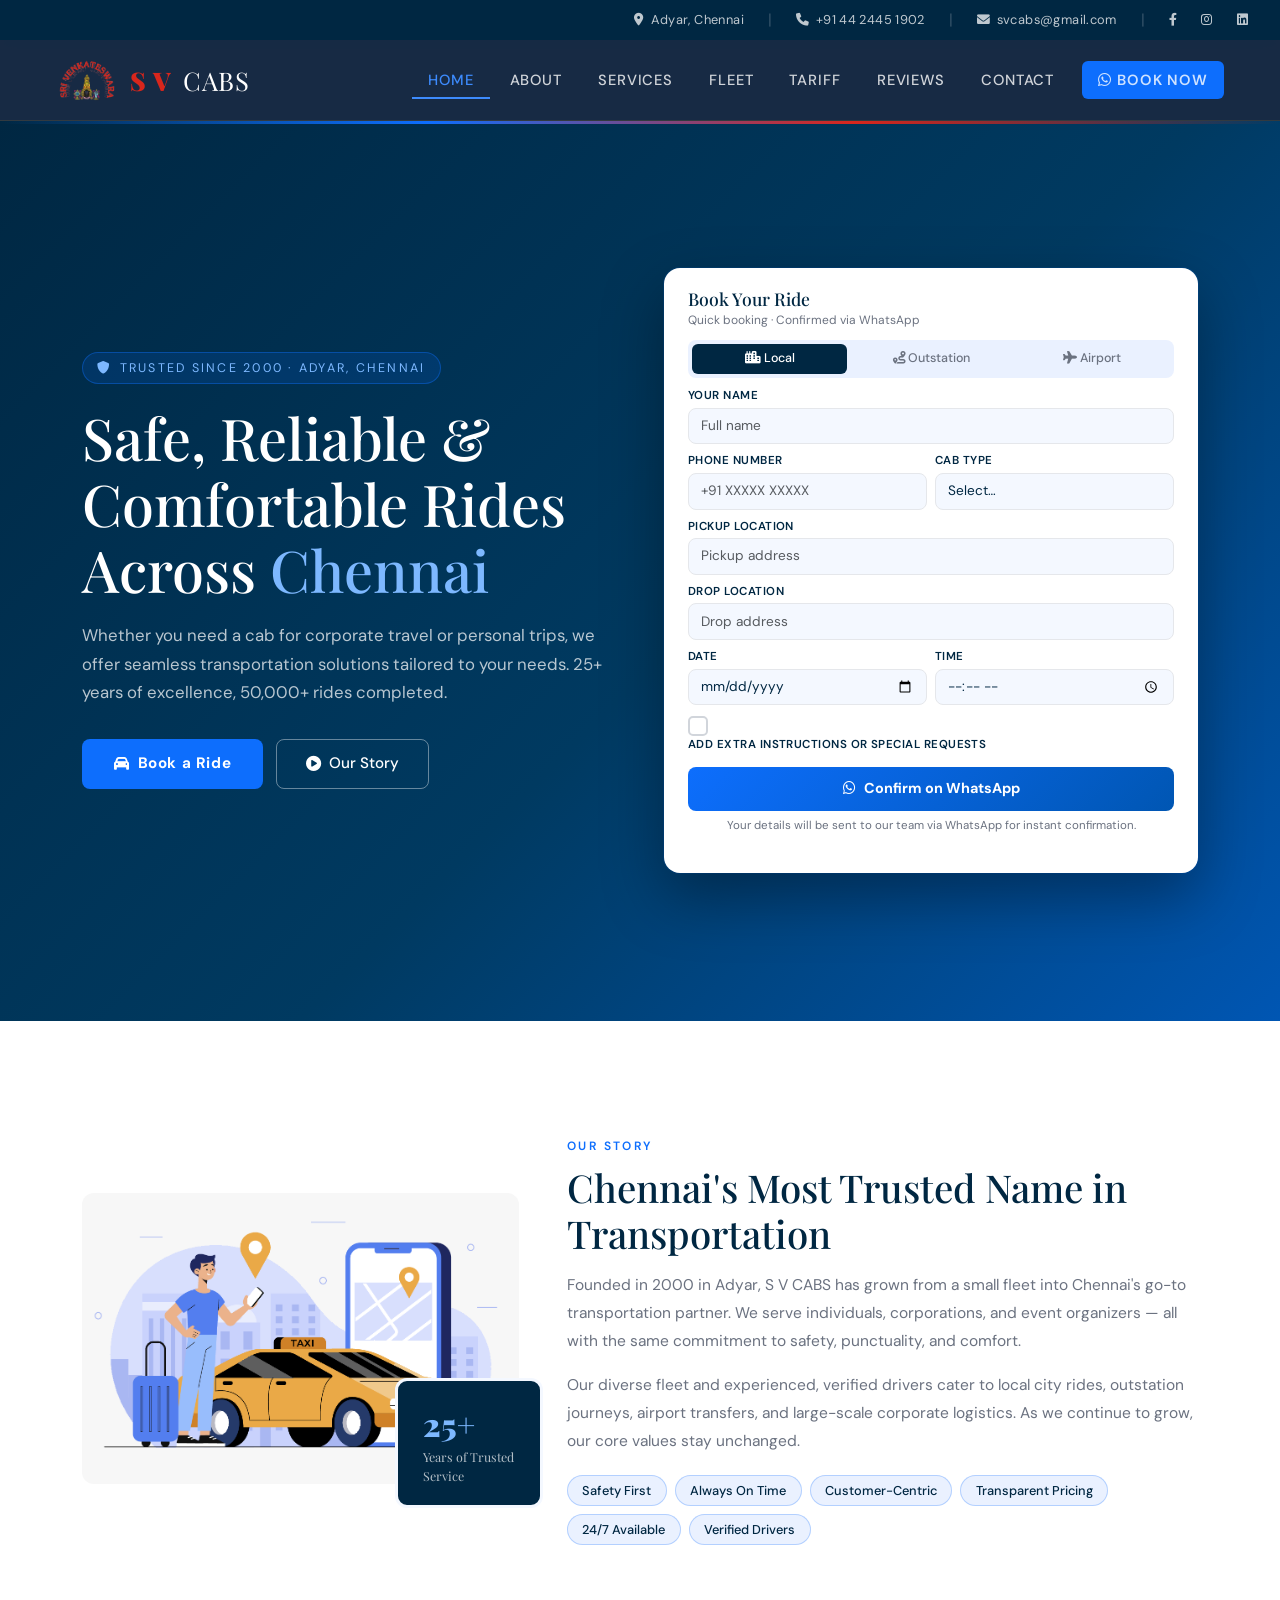
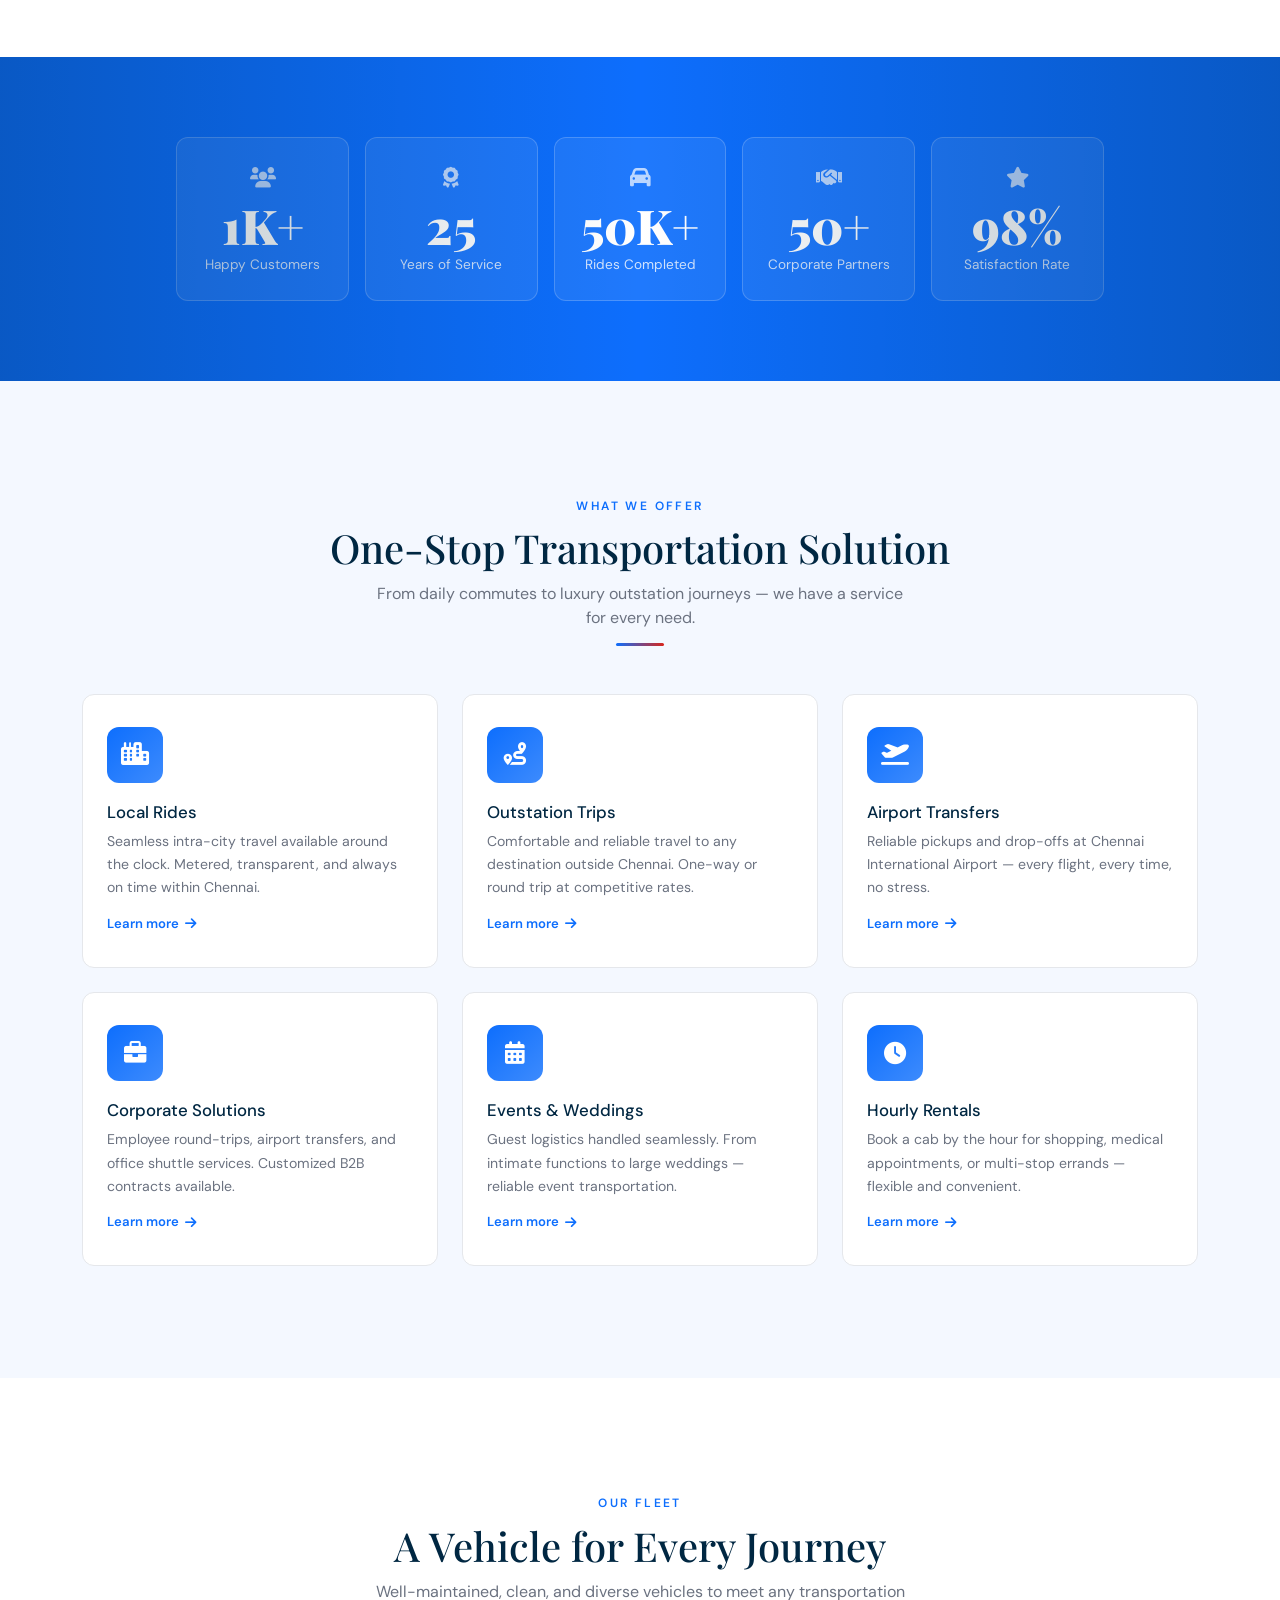
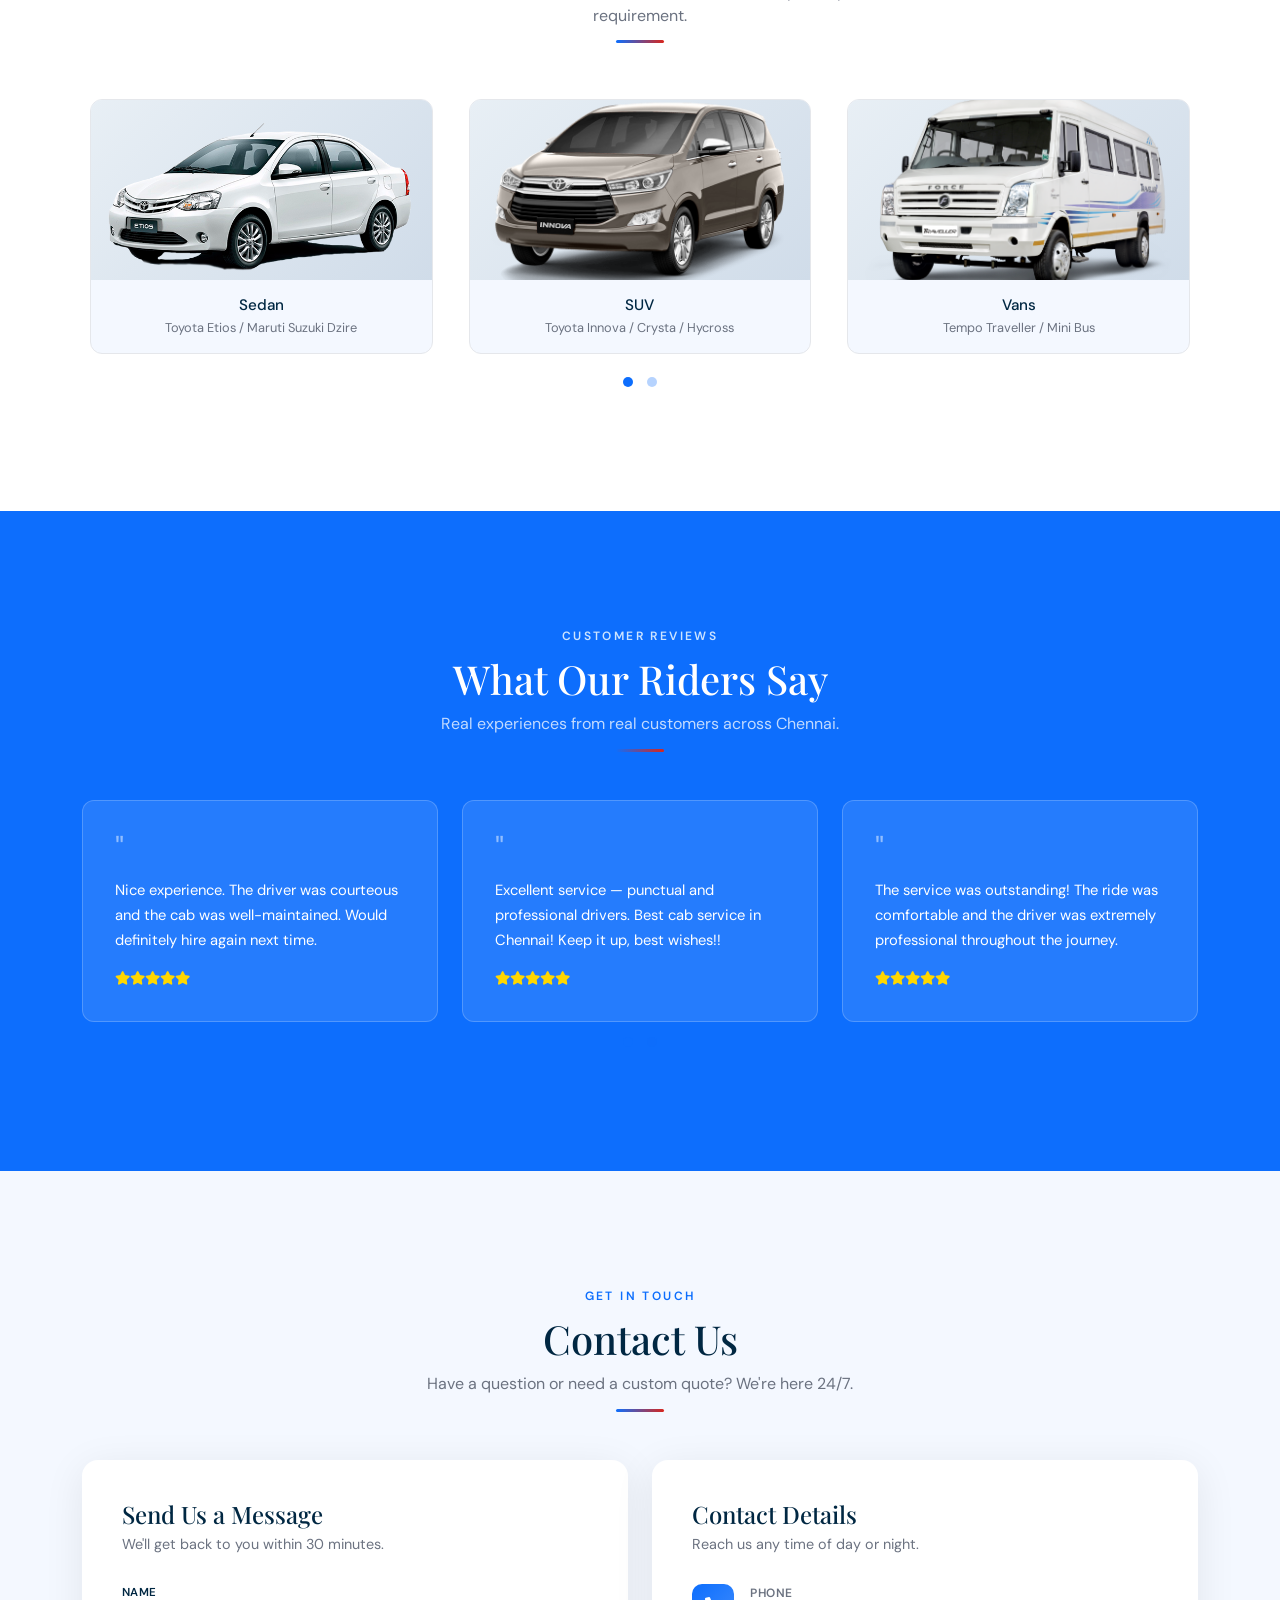
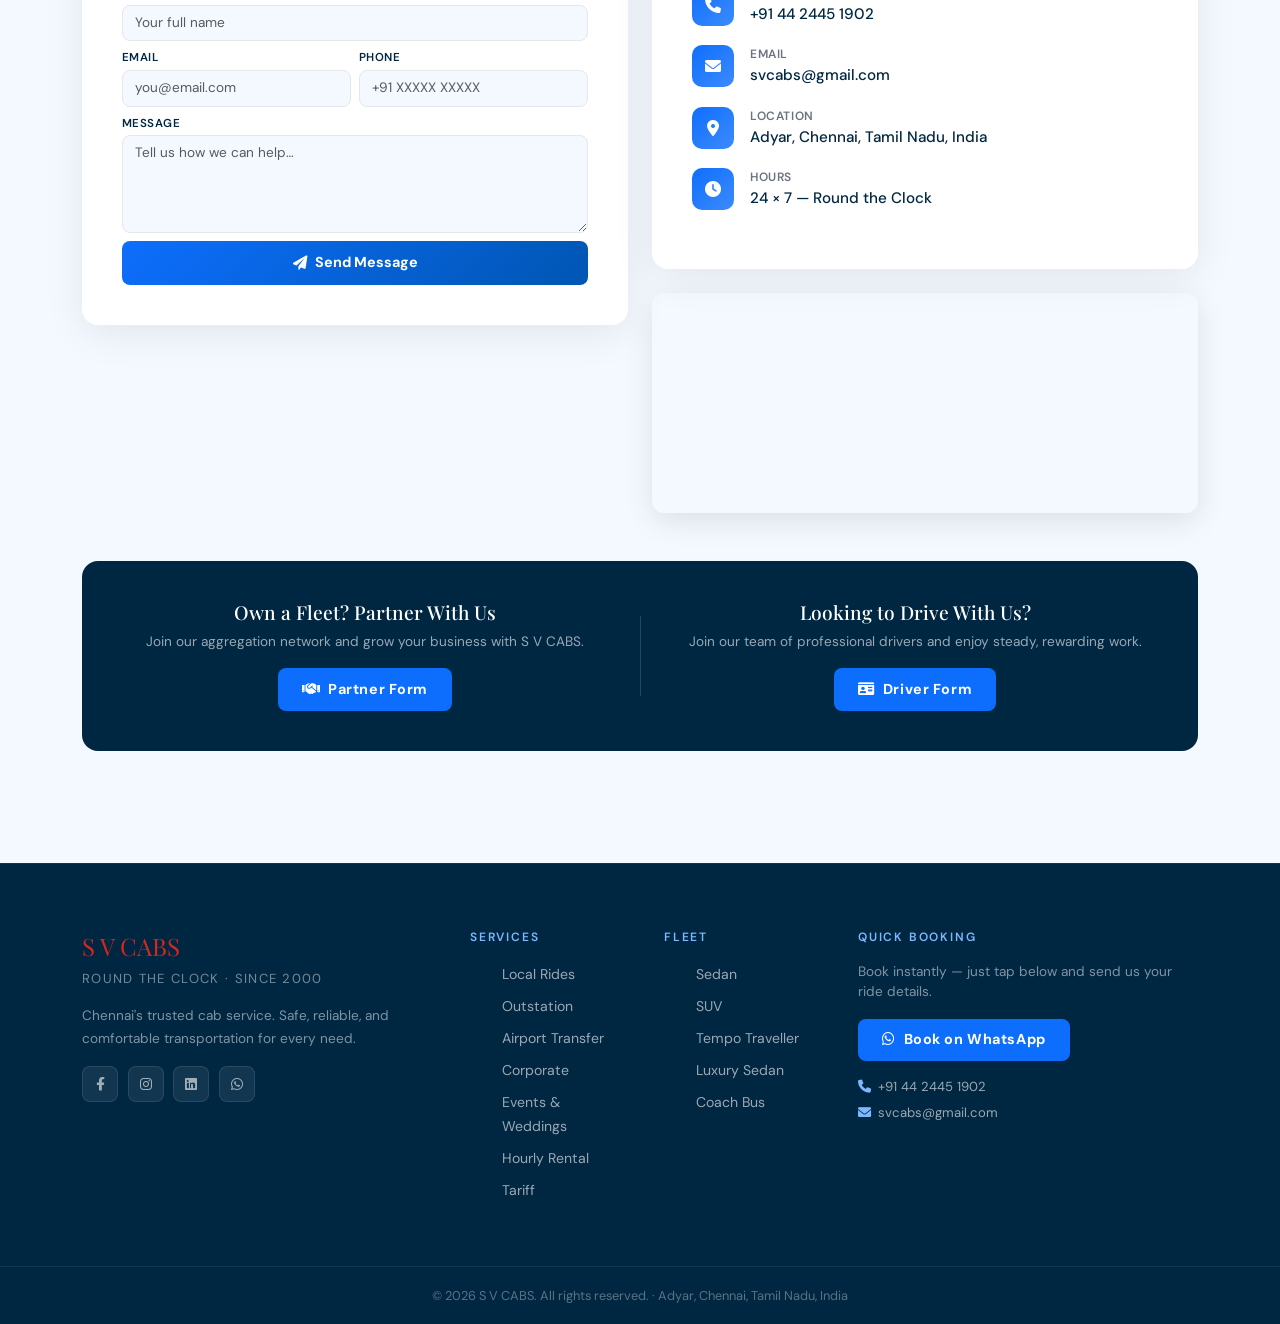
==== commit 0c057111: "Add JSON-driven fare cards and a tariff page Every service page promised "fixed, all-inclusive fares" ====
--- a/index.html
+++ b/index.html
@@ -686,6 +686,7 @@
         <li class="nav-item"><a class="nav-link" href="#about">About</a></li>
         <li class="nav-item"><a class="nav-link" href="#services">Services</a></li>
         <li class="nav-item"><a class="nav-link" href="#fleet">Fleet</a></li>
+        <li class="nav-item"><a class="nav-link" href="tariff.html">Tariff</a></li>
         <li class="nav-item"><a class="nav-link" href="#testimonials">Reviews</a></li>
         <li class="nav-item"><a class="nav-link" href="#contact">Contact</a></li>
         <li class="nav-item ms-2">
@@ -1198,6 +1199,7 @@
           <li><a href="corporate-car-rental-chennai.html">Corporate</a></li>
           <li><a href="wedding-event-car-rental-chennai.html">Events &amp; Weddings</a></li>
           <li><a href="hourly-car-rental-chennai.html">Hourly Rental</a></li>
+          <li><a href="tariff.html">Tariff</a></li>
         </ul>
       </div>
       <div class="col-sm-6 col-lg-2">
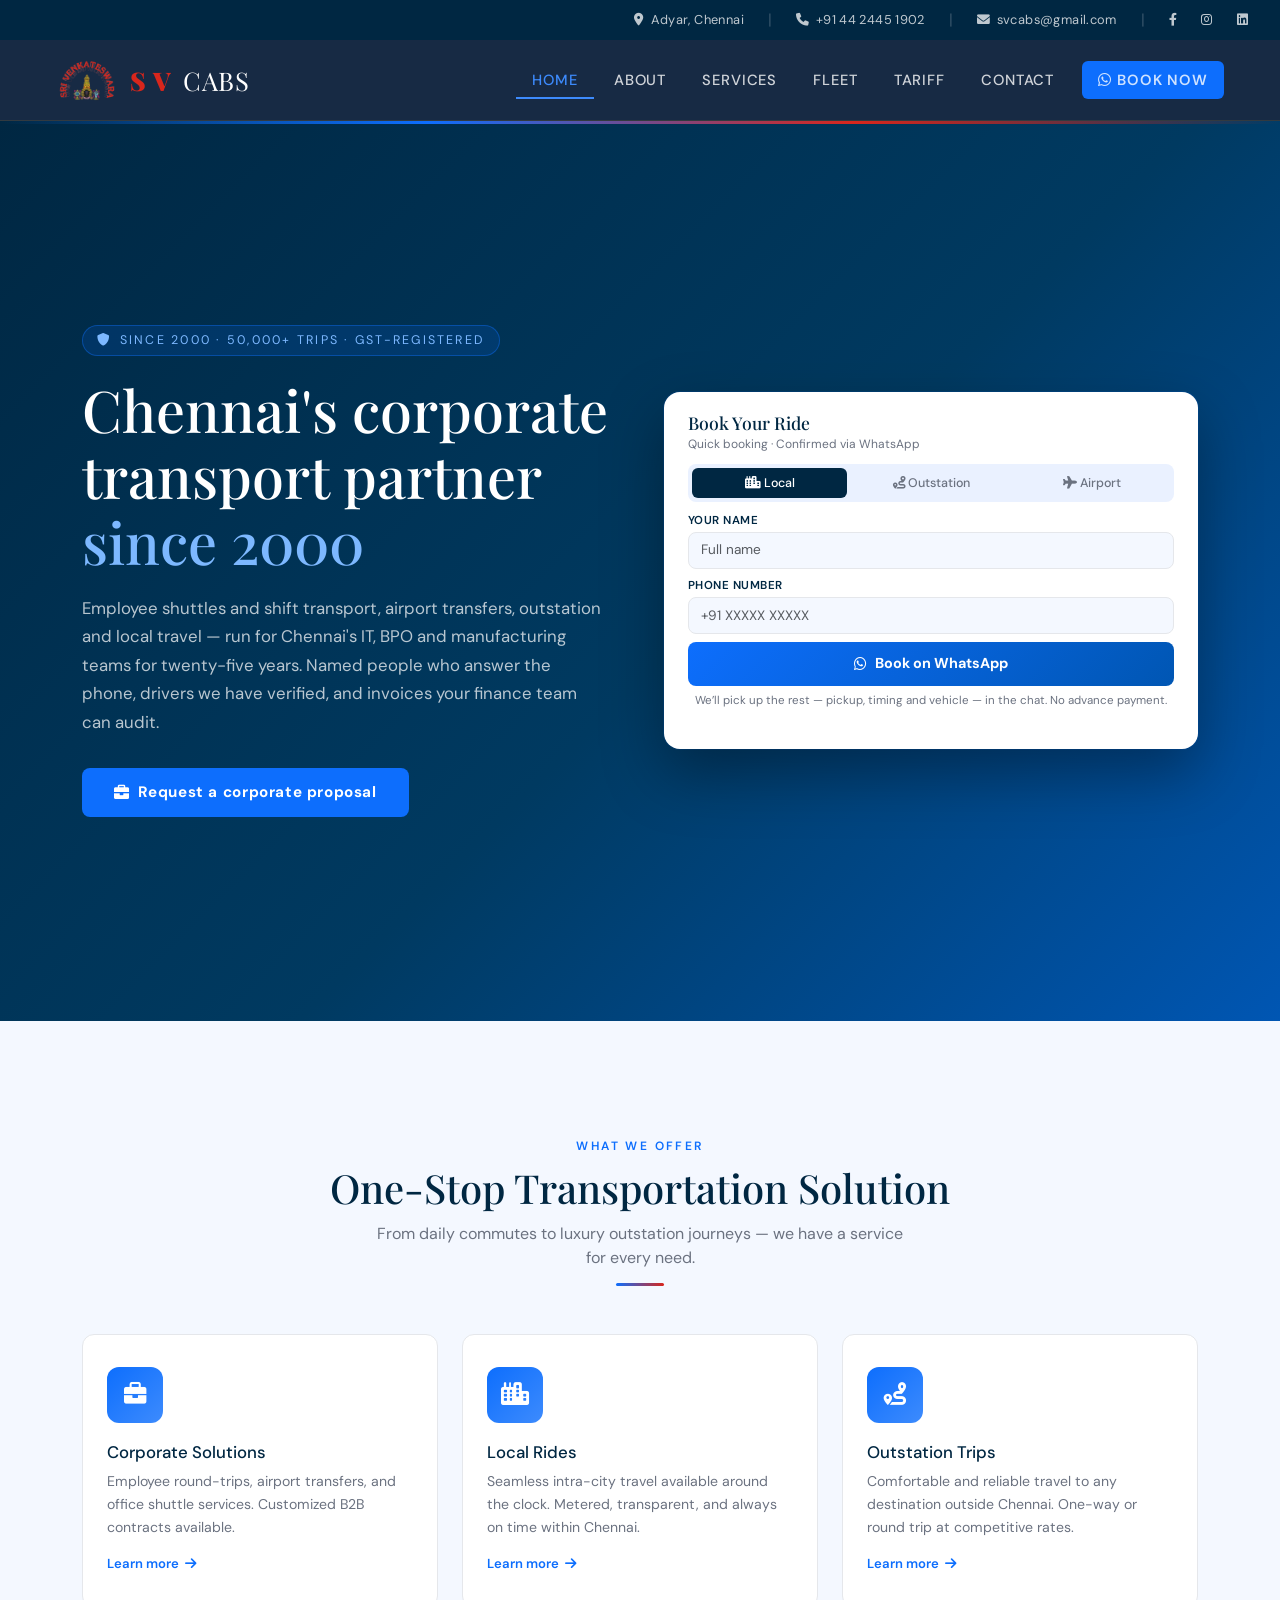
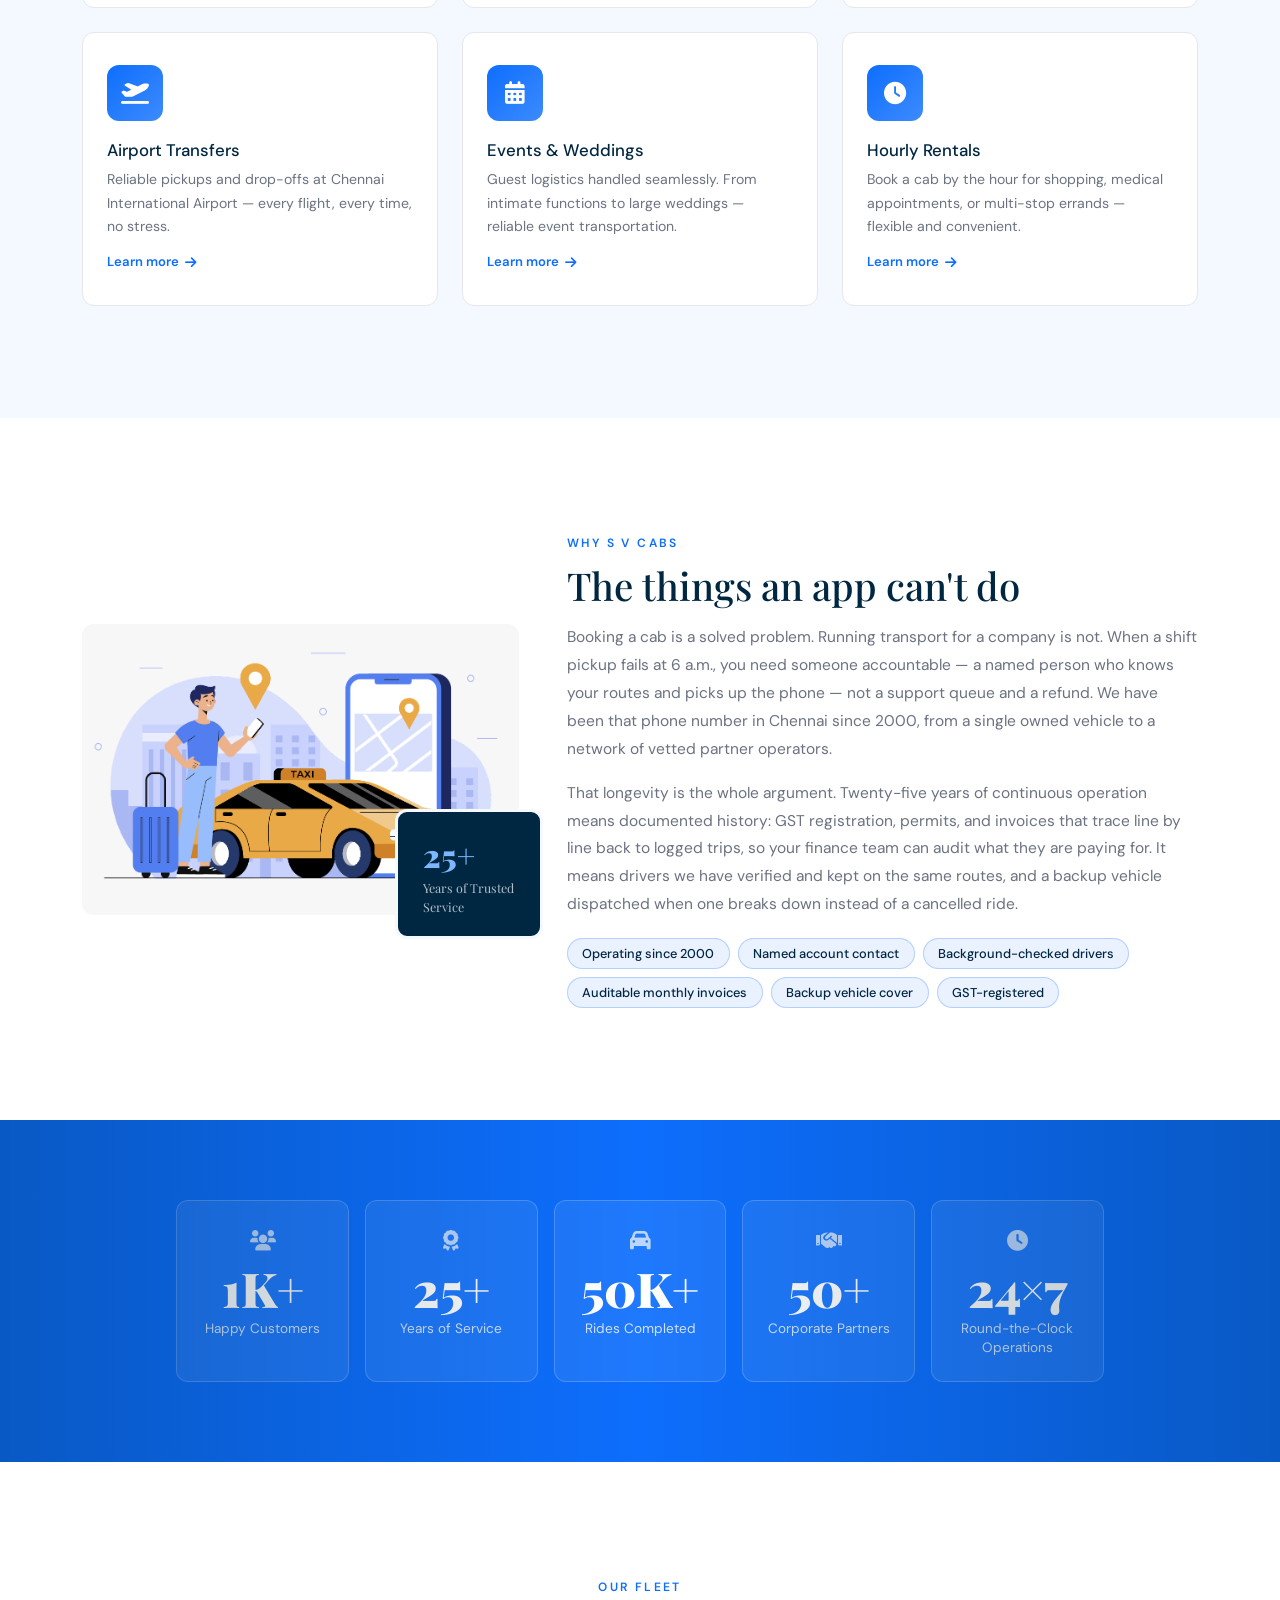
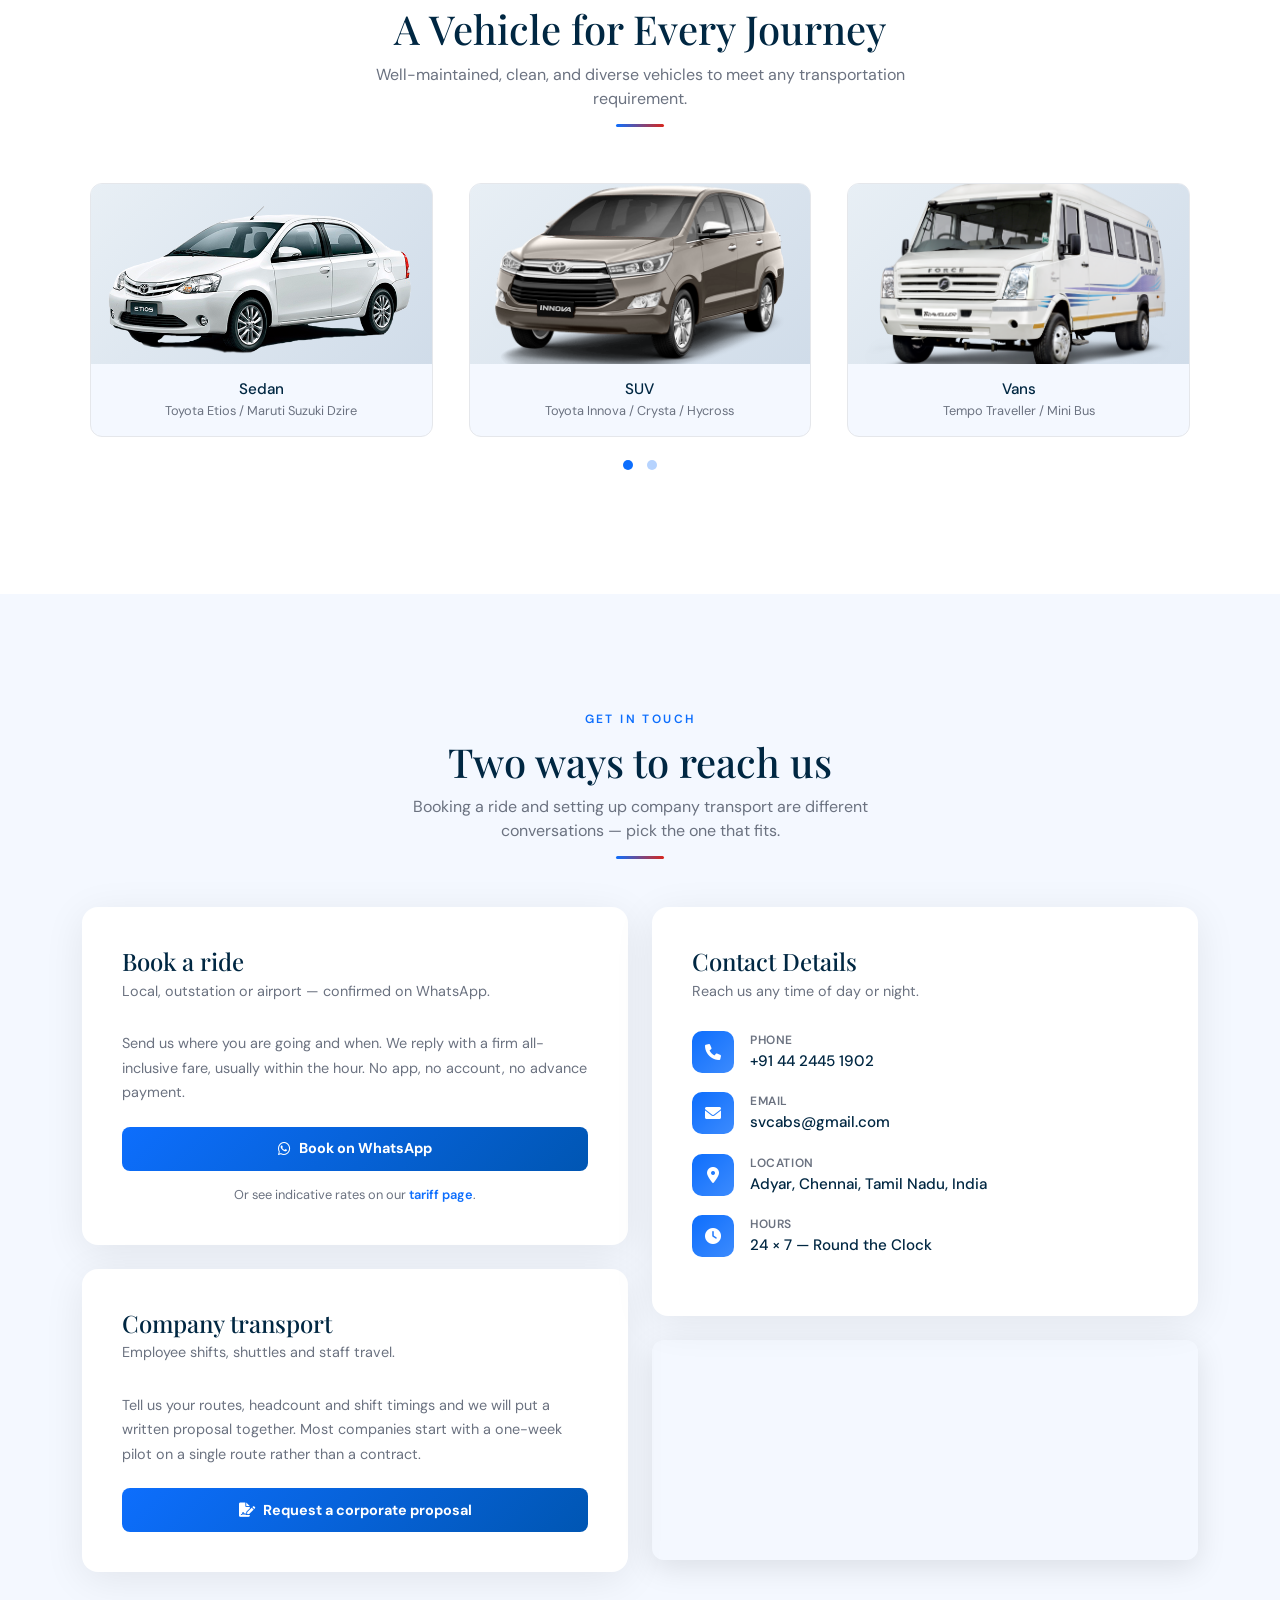
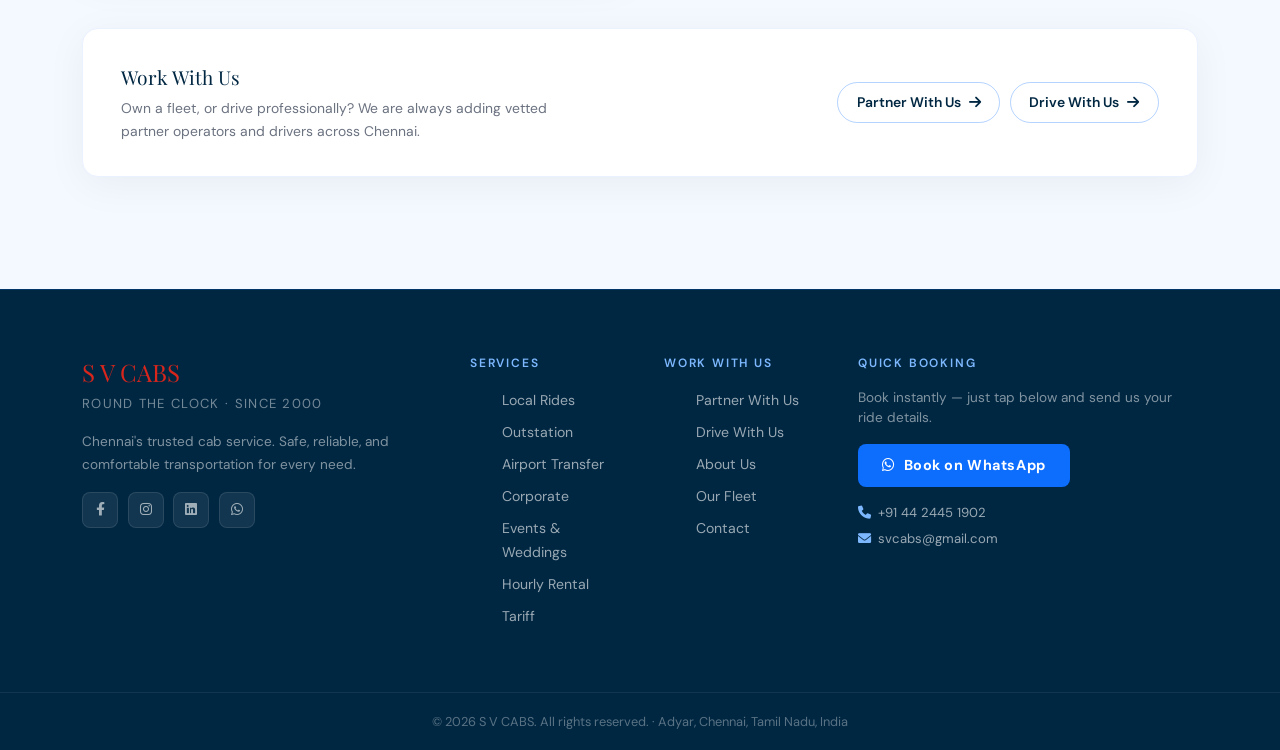
==== commit ea24de62: "Added fares and updated b2b pivot" ====
--- a/index.html
+++ b/index.html
@@ -5,8 +5,8 @@
   <meta name="viewport" content="width=device-width, initial-scale=1.0" />
 
   <!-- Primary SEO -->
-  <title>S V CABS – Chennai's Most Trusted Cab Service | Since 2000</title>
-  <meta name="description" content="S V CABS: Chennai's premier cab service since 2000. Corporate, airport, outstation, local, and luxury rides. 50,000+ trips. 98% satisfaction. Book now on WhatsApp." />
+  <title>S V CABS, Chennai – Corporate Transport &amp; Cab Service Since 2000</title>
+  <meta name="description" content="S V CABS, Chennai — employee transport, airport transfers, outstation and local cabs since 2000. 50,000+ trips, GST-registered, indicative fares published. Book on WhatsApp." />
   <meta name="keywords" content="cab service Chennai, airport cab Chennai, outstation cab Chennai, corporate cab Chennai, local cab Chennai, 24/7 cab Chennai, SV Cabs, Adyar cab service, luxury cab Chennai, cab booking Chennai, best cab service Chennai" />
   <meta name="author" content="S V CABS" />
   <meta name="robots" content="index, follow" />
@@ -15,14 +15,14 @@
   <!-- Open Graph / Facebook -->
   <meta property="og:type" content="website" />
   <meta property="og:url" content="https://svcabs.net" />
-  <meta property="og:title" content="S V CABS – Chennai's Most Trusted Cab Service" />
-  <meta property="og:description" content="Safe, reliable, and comfortable rides across Chennai. Corporate, airport, outstation & local trips. Book on WhatsApp instantly." />
+  <meta property="og:title" content="S V CABS, Chennai – Corporate Transport Since 2000" />
+  <meta property="og:description" content="Chennai’s corporate transport partner since 2000. Employee shuttles, airport transfers, outstation & local trips. Indicative fares published." />
   <meta property="og:image" content="https://svcabs.net/assets/images/svcabs-logo.png" />
 
   <!-- Twitter Card -->
   <meta name="twitter:card" content="summary_large_image" />
-  <meta name="twitter:title" content="S V CABS – Chennai's Most Trusted Cab Service" />
-  <meta name="twitter:description" content="25+ years of trusted transportation in Chennai. Book your ride on WhatsApp now." />
+  <meta name="twitter:title" content="S V CABS, Chennai – Corporate Transport Since 2000" />
+  <meta name="twitter:description" content="25 years of employee and corporate transport in Chennai. Book on WhatsApp or request a proposal." />
   <meta name="twitter:image" content="https://svcabs.net/assets/images/svcabs-logo.png" />
 
   <!-- Geo Tags -->
@@ -55,7 +55,7 @@
     },
     "openingHours": "Mo-Su 00:00-23:59",
     "priceRange": "₹₹",
-    "description": "Chennai's most trusted cab service since 2000. Local, outstation, airport, corporate, and luxury rides.",
+    "description": "Employee and corporate transport, airport transfers, outstation and local cabs in Chennai. Operating since 2000, GST-registered.",
     "sameAs": [
       "https://www.facebook.com/profile.php?id=100063710363805",
       "https://www.instagram.com/svcabs",
@@ -352,15 +352,6 @@
     }
     .form-row { display: grid; grid-template-columns: 1fr 1fr; gap: .5rem; }
 
-    .outstation-fields { display: none; }
-
-    .airport-fields .form-group { margin-bottom: .4rem; }
-    .airport-fields .form-group label { font-size: .7rem; margin-bottom: .15rem; }
-    .airport-fields .form-control,
-    .airport-fields .form-select { padding: .4rem .65rem; font-size: .82rem; }
-    .airport-fields .trip-toggle { margin-bottom: 0; padding: .2rem; }
-    .airport-fields .trip-toggle label { padding: .3rem; font-size: .75rem; }
-
     .btn-book {
       width: 100%; padding: .7rem;
       background: linear-gradient(135deg, #0d6efd, #0056b3);
@@ -465,8 +456,13 @@
       position: absolute; inset: 0;
       background: linear-gradient(90deg, rgba(0,39,66,.3) 0%, transparent 50%, rgba(0,39,66,.3) 100%);
     }
+    /* height:100% makes every card fill its column, so a label that wraps to two
+       lines no longer leaves the row ragged; the .lbl min-height reserves those two
+       lines everywhere so the numbers stay on a common baseline. */
     .stat-card {
-      text-align: center; padding: 1.5rem;
+      height: 100%;
+      display: flex; flex-direction: column; align-items: center;
+      text-align: center; padding: 1.5rem 1.1rem;
       border: 1px solid rgba(255,255,255,.2);
       border-radius: var(--radius);
       background: rgba(255,255,255,.08);
@@ -477,7 +473,10 @@
       font-family: var(--font-display); font-size: 3rem; font-weight: 900;
       color: var(--white); line-height: 1;
     }
-    .stat-card .lbl { color: rgba(255,255,255,.8); font-size: .85rem; margin-top: .4rem; }
+    .stat-card .lbl {
+      color: rgba(255,255,255,.8); font-size: .85rem; margin-top: .4rem;
+      line-height: 1.4; min-height: 2.8em;
+    }
     .stat-card .icon { color: rgba(255,255,255,.7); font-size: 1.3rem; margin-bottom: .5rem; }
 
     /* ── SERVICES ──────────────────────────────────────── */
@@ -532,23 +531,10 @@
     .fleet-info h5 { font-size: .95rem; color: var(--navy); margin-bottom: .2rem; }
     .fleet-info p { color: var(--gray); font-size: .8rem; margin: 0; }
 
-    /* ── TESTIMONIALS ──────────────────────────────────── */
-    .testimonials-section { padding: 7rem 0; background: #0d6efd; }
-    .testimonials-section .section-header h2 { color: var(--white); }
-    .testimonials-section .section-header p { color: rgba(255,255,255,.75); }
-    .testimonials-section .section-eyebrow { color: #cde4ff; }
-    .t-card {
-      background: rgba(255,255,255,.1);
-      border: 1px solid rgba(255,255,255,.2);
-      border-radius: var(--radius); padding: 2rem;
-      height: 100%;
-    }
-    .t-card .quote { color: rgba(255,255,255,.5); font-size: 2rem; line-height: 1; margin-bottom: .8rem; }
-    .t-card p { color: var(--white); font-size: .92rem; line-height: 1.7; margin-bottom: 1rem; }
-    .t-stars { color: #FFD700; font-size: .85rem; }
-
-    /* ── CONTACT ───────────────────────────────────────── */
+    /* Matches the 7rem rhythm of the other sections; this rule was never defined,
+       so the section had no padding and sat flush against the footer. */
     .contact-section { padding: 7rem 0; background: var(--cream); }
+
     .contact-card {
       background: var(--white); border-radius: 16px;
       padding: 2.5rem; box-shadow: 0 8px 40px rgba(0,0,0,.08);
@@ -572,22 +558,28 @@
     .map-wrap { border-radius: var(--radius); overflow: hidden; box-shadow: 0 8px 30px rgba(0,0,0,.1); }
     .map-wrap iframe { display: block; width: 100%; }
 
-    .partner-strip {
-      background: var(--navy); border-radius: 16px; padding: 2.5rem;
-      display: grid; grid-template-columns: 1fr auto 1fr; gap: 2rem; align-items: center;
-      margin-top: 3rem;
-    }
-    .partner-block { text-align: center; }
-    .partner-block h4 { color: var(--white); font-size: 1.2rem; margin-bottom: .5rem; }
-    .partner-block p { color: rgba(255,255,255,.6); font-size: .85rem; margin-bottom: 1rem; }
-    .partner-divider { width: 1px; height: 80px; background: rgba(255,255,255,.15); margin: 0 auto; }
-
-    /* ── ALERT ─────────────────────────────────────────── */
-    #alertBanner {
-      border-radius: 8px; padding: .9rem 1.2rem;
-      background: #D1FAE5; border: 1px solid #6EE7B7;
-      color: #065F46; font-size: .9rem;
-      margin-bottom: 1.2rem; display: none;
+
+    /* ── WORK WITH US (supply-side, subordinate) ───────── */
+    .work-with-us {
+      margin-top: 3.5rem; padding: 2.1rem 2.4rem;
+      background: var(--white); border: 1px solid var(--light); border-radius: 16px;
+      box-shadow: 0 8px 40px rgba(0,0,0,.05);
+      display: flex; flex-wrap: wrap; align-items: center; justify-content: space-between; gap: 1.6rem 2rem;
+    }
+    .work-with-us .wwu-title { font-family: var(--font-display); color: var(--navy); font-size: 1.2rem; margin-bottom: .35rem; }
+    .work-with-us p { color: var(--gray); font-size: .87rem; line-height: 1.6; margin: 0; max-width: 46ch; }
+    .wwu-links { display: flex; flex-wrap: wrap; gap: .6rem; }
+    .wwu-links a {
+      display: inline-flex; align-items: center; gap: .5rem;
+      border: 1.5px solid rgba(13,110,253,.3); color: var(--navy);
+      font-size: .87rem; font-weight: 600; padding: .55rem 1.15rem; border-radius: 100px;
+      transition: all var(--transition);
+    }
+    .wwu-links a:hover { background: #0d6efd; color: var(--white); border-color: #0d6efd; }
+    @media (max-width: 575px) {
+      .work-with-us { padding: 1.7rem 1.4rem; }
+      .wwu-links { width: 100%; }
+      .wwu-links a { flex: 1; justify-content: center; }
     }
 
     /* ── FOOTER ────────────────────────────────────────── */
@@ -627,8 +619,6 @@
       .hero { padding: 6rem 0 3rem; min-height: auto; }
       .booking-card { margin-top: 2.5rem; }
       .about-img-overlay { right: 0; bottom: -1rem; }
-      .partner-strip { grid-template-columns: 1fr; }
-      .partner-divider { width: 80px; height: 1px; }
       .form-row { grid-template-columns: 1fr; }
     }
     @media (max-width: 767px) {
@@ -687,7 +677,6 @@
         <li class="nav-item"><a class="nav-link" href="#services">Services</a></li>
         <li class="nav-item"><a class="nav-link" href="#fleet">Fleet</a></li>
         <li class="nav-item"><a class="nav-link" href="tariff.html">Tariff</a></li>
-        <li class="nav-item"><a class="nav-link" href="#testimonials">Reviews</a></li>
         <li class="nav-item"><a class="nav-link" href="#contact">Contact</a></li>
         <li class="nav-item ms-2">
           <a class="nav-link nav-cta" href="https://api.whatsapp.com/send?phone=919444141019&text=Hi!%20I%20would%20like%20to%20book%20a%20cab" target="_blank">
@@ -707,12 +696,11 @@
       <!-- Left -->
       <div class="col-lg-6">
         <div class="hero-content" id="heroContent">
-          <div class="hero-eyebrow"><i class="fas fa-shield-alt"></i> Trusted Since 2000 · Adyar, Chennai</div>
-          <h1 id="heroHeading">Safe, Reliable &amp; Comfortable Rides Across <span class="gold">Chennai</span></h1>
-          <p id="heroDesc">Whether you need a cab for corporate travel or personal trips, we offer seamless transportation solutions tailored to your needs. 25+ years of excellence, 50,000+ rides completed.</p>
+          <div class="hero-eyebrow"><i class="fas fa-shield-alt"></i> Since 2000 · 50,000+ trips · GST-registered</div>
+          <h1 id="heroHeading">Chennai's corporate transport partner <span class="gold">since 2000</span></h1>
+          <p id="heroDesc">Employee shuttles and shift transport, airport transfers, outstation and local travel — run for Chennai's IT, BPO and manufacturing teams for twenty-five years. Named people who answer the phone, drivers we have verified, and invoices your finance team can audit.</p>
           <div class="hero-btns">
-            <a href="#booking" class="btn-gold"><i class="fas fa-car"></i> Book a Ride</a>
-            <a href="#about" class="btn-outline-white"><i class="fas fa-play-circle"></i> Our Story</a>
+            <a href="corporate-car-rental-chennai.html" class="btn-gold"><i class="fas fa-briefcase"></i> Request a corporate proposal</a>
           </div>
         </div>
       </div>
@@ -736,115 +724,78 @@
               <label>Your Name</label>
               <input type="text" class="form-control" name="name" placeholder="Full name" required />
             </div>
-            <div class="form-row">
-              <div class="form-group">
-                <label>Phone Number</label>
-                <input type="tel" class="form-control" name="phone" placeholder="+91 XXXXX XXXXX" required />
-              </div>
-              <div class="form-group">
-                <label>Cab Type</label>
-                <select class="form-select" name="cab">
-                  <option value="">Select…</option>
-                  <option>Sedan (Etios / Dzire)</option>
-                  <option>SUV (Innova / Crysta)</option>
-                  <option>Tempo Traveller</option>
-                  <option>Luxury (Benz / Audi)</option>
-                  <option>Bus (18–45 Seater)</option>
-                </select>
-              </div>
-            </div>
-            <div class="form-group" id="pickupGroup">
-              <label id="pickupLabel">Pickup Location</label>
-              <input type="text" class="form-control" name="pickup" id="pickupInput" placeholder="Pickup address" />
-            </div>
-            <!-- Local fields -->
-            <div class="local-fields">
-              <div class="form-group">
-                <label>Drop Location</label>
-                <input type="text" class="form-control" name="drop" placeholder="Drop address" />
-              </div>
-            </div>
-            <!-- Outstation fields -->
-            <div class="outstation-fields">
-              <div class="form-row">
-                <div class="form-group">
-                  <label>Destination City</label>
-                  <input type="text" class="form-control" name="destination" placeholder="e.g. Bangalore" />
-                </div>
-                <div class="form-group">
-                  <label>Trip Type</label>
-                  <select class="form-select" name="outstationType">
-                    <option>One Way</option>
-                    <option>Round Trip</option>
-                  </select>
-                </div>
-              </div>
-            </div>
-            <!-- Airport fields -->
-            <div class="airport-fields" style="display:none">
-              <div class="form-group">
-                <label>Journey Type</label>
-                <div class="trip-toggle" style="margin-bottom:0">
-                  <input type="radio" name="airportDirection" id="arrival" value="Arrival" checked />
-                  <label for="arrival"><i class="fas fa-plane-arrival"></i> Arrival</label>
-                  <input type="radio" name="airportDirection" id="departure" value="Departure" />
-                  <label for="departure"><i class="fas fa-plane-departure"></i> Departure</label>
-                </div>
-              </div>
-              <div class="form-group">
-                <label>Home / Hotel Address</label>
-                <input type="text" class="form-control" name="airportAddress" placeholder="Your pickup / drop address" />
-              </div>
-              <div class="form-row">
-                <div class="form-group">
-                  <label>Airline</label>
-                  <input type="text" class="form-control" name="airline" placeholder="e.g. IndiGo" />
-                </div>
-                <div class="form-group">
-                  <label>Flight No.</label>
-                  <input type="text" class="form-control" name="flightNo" placeholder="e.g. 6E 204" />
-                </div>
-              </div>
-              <div class="form-group">
-                <label>Terminal</label>
-                <select class="form-select" name="terminal">
-                  <option value="">Select terminal…</option>
-                  <option>Terminal 1 (Domestic)</option>
-                  <option>Terminal 2 (International)</option>
-                  <option>Not sure</option>
-                </select>
-              </div>
-            </div>
-            <div class="form-row">
-              <div class="form-group">
-                <label>Date</label>
-                <input type="date" class="form-control" name="date" required />
-              </div>
-              <div class="form-group">
-                <label>Time</label>
-                <input type="time" class="form-control" name="time" required />
-              </div>
-            </div>
-            <!-- Additional Instructions -->
-            <div class="form-group" style="margin-top:.2rem;margin-bottom:.4rem">
-              <label class="checkbox-label">
-                <input type="checkbox" id="hasExtraInstructions" name="hasExtra" />
-                <span class="checkbox-box"><i class="fas fa-check"></i></span>
-                Add extra instructions or special requests
-              </label>
-            </div>
-            <div class="extra-instructions" id="extraInstructions">
-              <div class="form-group">
-                <label>Additional Comments</label>
-                <textarea class="form-control" name="comments" rows="3" placeholder="e.g. Need child seat, luggage assistance, AC preferred, pick me up from gate 3…"></textarea>
-              </div>
+            <div class="form-group">
+              <label>Phone Number</label>
+              <input type="tel" class="form-control" name="phone" placeholder="+91 XXXXX XXXXX" required />
             </div>
             <button type="submit" class="btn-book">
-              <i class="fab fa-whatsapp"></i> Confirm on WhatsApp
+              <i class="fab fa-whatsapp"></i> Book on WhatsApp
             </button>
-            <p class="book-note">Your details will be sent to our team via WhatsApp for instant confirmation.</p>
+            <p class="book-note">We’ll pick up the rest — pickup, timing and vehicle — in the chat. No advance payment.</p>
           </form>
         </div>
+      </div>
+    </div>
+  </div>
+</section>
+
+<!-- SERVICES -->
+<section class="services-section" id="services">
+  <div class="container">
+    <div class="section-header">
+      <div class="section-eyebrow">What We Offer</div>
+      <h2>One-Stop Transportation Solution</h2>
+      <p>From daily commutes to luxury outstation journeys — we have a service for every need.</p>
+      <div class="section-line"></div>
+    </div>
+    <div class="row g-4 justify-content-center">
+      <div class="col-sm-6 col-lg-4">
+        <a class="svc-card" href="corporate-car-rental-chennai.html">
+          <div class="svc-icon"><i class="fas fa-briefcase"></i></div>
+          <h5>Corporate Solutions</h5>
+          <p>Employee round-trips, airport transfers, and office shuttle services. Customized B2B contracts available.</p>
+          <span class="svc-more">Learn more <i class="fas fa-arrow-right"></i></span>
+        </a>
+      </div>
+      <div class="col-sm-6 col-lg-4">
+        <a class="svc-card" href="local-rides.html">
+          <div class="svc-icon"><i class="fas fa-city"></i></div>
+          <h5>Local Rides</h5>
+          <p>Seamless intra-city travel available around the clock. Metered, transparent, and always on time within Chennai.</p>
+          <span class="svc-more">Learn more <i class="fas fa-arrow-right"></i></span>
+        </a>
+      </div>
+      <div class="col-sm-6 col-lg-4">
+        <a class="svc-card" href="outstation-cabs-chennai.html">
+          <div class="svc-icon"><i class="fas fa-route"></i></div>
+          <h5>Outstation Trips</h5>
+          <p>Comfortable and reliable travel to any destination outside Chennai. One-way or round trip at competitive rates.</p>
+          <span class="svc-more">Learn more <i class="fas fa-arrow-right"></i></span>
+        </a>
+      </div>
+      <div class="col-sm-6 col-lg-4">
+        <a class="svc-card" href="chennai-airport-taxi.html">
+          <div class="svc-icon"><i class="fas fa-plane-departure"></i></div>
+          <h5>Airport Transfers</h5>
+          <p>Reliable pickups and drop-offs at Chennai International Airport — every flight, every time, no stress.</p>
+          <span class="svc-more">Learn more <i class="fas fa-arrow-right"></i></span>
+        </a>
+      </div>
+      <div class="col-sm-6 col-lg-4">
+        <a class="svc-card" href="wedding-event-car-rental-chennai.html">
+          <div class="svc-icon"><i class="fas fa-calendar-alt"></i></div>
+          <h5>Events &amp; Weddings</h5>
+          <p>Guest logistics handled seamlessly. From intimate functions to large weddings — reliable event transportation.</p>
+          <span class="svc-more">Learn more <i class="fas fa-arrow-right"></i></span>
+        </a>
+      </div>
+      <div class="col-sm-6 col-lg-4">
+        <a class="svc-card" href="hourly-car-rental-chennai.html">
+          <div class="svc-icon"><i class="fas fa-clock"></i></div>
+          <h5>Hourly Rentals</h5>
+          <p>Book a cab by the hour for shopping, medical appointments, or multi-stop errands — flexible and convenient.</p>
+          <span class="svc-more">Learn more <i class="fas fa-arrow-right"></i></span>
+        </a>
       </div>
     </div>
   </div>
@@ -864,17 +815,17 @@
         </div>
       </div>
       <div class="col-lg-7 about-text">
-        <div class="section-eyebrow">Our Story</div>
-        <h2>Chennai's Most Trusted Name in Transportation</h2>
-        <p>Founded in 2000 in Adyar, S V CABS has grown from a small fleet into Chennai's go-to transportation partner. We serve individuals, corporations, and event organizers — all with the same commitment to safety, punctuality, and comfort.</p>
-        <p>Our diverse fleet and experienced, verified drivers cater to local city rides, outstation journeys, airport transfers, and large-scale corporate logistics. As we continue to grow, our core values stay unchanged.</p>
+        <div class="section-eyebrow">Why S V CABS</div>
+        <h2>The things an app can't do</h2>
+        <p>Booking a cab is a solved problem. Running transport for a company is not. When a shift pickup fails at 6 a.m., you need someone accountable — a named person who knows your routes and picks up the phone — not a support queue and a refund. We have been that phone number in Chennai since 2000, from a single owned vehicle to a network of vetted partner operators.</p>
+        <p>That longevity is the whole argument. Twenty-five years of continuous operation means documented history: GST registration, permits, and invoices that trace line by line back to logged trips, so your finance team can audit what they are paying for. It means drivers we have verified and kept on the same routes, and a backup vehicle dispatched when one breaks down instead of a cancelled ride.</p>
         <div class="value-pills">
-          <span class="pill">Safety First</span>
-          <span class="pill">Always On Time</span>
-          <span class="pill">Customer-Centric</span>
-          <span class="pill">Transparent Pricing</span>
-          <span class="pill">24/7 Available</span>
-          <span class="pill">Verified Drivers</span>
+          <span class="pill">Operating since 2000</span>
+          <span class="pill">Named account contact</span>
+          <span class="pill">Background-checked drivers</span>
+          <span class="pill">Auditable monthly invoices</span>
+          <span class="pill">Backup vehicle cover</span>
+          <span class="pill">GST-registered</span>
         </div>
       </div>
     </div>
@@ -895,7 +846,7 @@
       <div class="col-6 col-md-4 col-lg-2">
         <div class="stat-card">
           <div class="icon"><i class="fas fa-award"></i></div>
-          <div class="num">25</div>
+          <div class="num">25+</div>
           <div class="lbl">Years of Service</div>
         </div>
       </div>
@@ -915,72 +866,10 @@
       </div>
       <div class="col-6 col-md-4 col-lg-2">
         <div class="stat-card">
-          <div class="icon"><i class="fas fa-star"></i></div>
-          <div class="num">98%</div>
-          <div class="lbl">Satisfaction Rate</div>
-        </div>
-      </div>
-    </div>
-  </div>
-</section>
-
-<!-- SERVICES -->
-<section class="services-section" id="services">
-  <div class="container">
-    <div class="section-header">
-      <div class="section-eyebrow">What We Offer</div>
-      <h2>One-Stop Transportation Solution</h2>
-      <p>From daily commutes to luxury outstation journeys — we have a service for every need.</p>
-      <div class="section-line"></div>
-    </div>
-    <div class="row g-4 justify-content-center">
-      <div class="col-sm-6 col-lg-4">
-        <a class="svc-card" href="local-rides.html">
-          <div class="svc-icon"><i class="fas fa-city"></i></div>
-          <h5>Local Rides</h5>
-          <p>Seamless intra-city travel available around the clock. Metered, transparent, and always on time within Chennai.</p>
-          <span class="svc-more">Learn more <i class="fas fa-arrow-right"></i></span>
-        </a>
-      </div>
-      <div class="col-sm-6 col-lg-4">
-        <a class="svc-card" href="outstation-cabs-chennai.html">
-          <div class="svc-icon"><i class="fas fa-route"></i></div>
-          <h5>Outstation Trips</h5>
-          <p>Comfortable and reliable travel to any destination outside Chennai. One-way or round trip at competitive rates.</p>
-          <span class="svc-more">Learn more <i class="fas fa-arrow-right"></i></span>
-        </a>
-      </div>
-      <div class="col-sm-6 col-lg-4">
-        <a class="svc-card" href="chennai-airport-taxi.html">
-          <div class="svc-icon"><i class="fas fa-plane-departure"></i></div>
-          <h5>Airport Transfers</h5>
-          <p>Reliable pickups and drop-offs at Chennai International Airport — every flight, every time, no stress.</p>
-          <span class="svc-more">Learn more <i class="fas fa-arrow-right"></i></span>
-        </a>
-      </div>
-      <div class="col-sm-6 col-lg-4">
-        <a class="svc-card" href="corporate-car-rental-chennai.html">
-          <div class="svc-icon"><i class="fas fa-briefcase"></i></div>
-          <h5>Corporate Solutions</h5>
-          <p>Employee round-trips, airport transfers, and office shuttle services. Customized B2B contracts available.</p>
-          <span class="svc-more">Learn more <i class="fas fa-arrow-right"></i></span>
-        </a>
-      </div>
-      <div class="col-sm-6 col-lg-4">
-        <a class="svc-card" href="wedding-event-car-rental-chennai.html">
-          <div class="svc-icon"><i class="fas fa-calendar-alt"></i></div>
-          <h5>Events &amp; Weddings</h5>
-          <p>Guest logistics handled seamlessly. From intimate functions to large weddings — reliable event transportation.</p>
-          <span class="svc-more">Learn more <i class="fas fa-arrow-right"></i></span>
-        </a>
-      </div>
-      <div class="col-sm-6 col-lg-4">
-        <a class="svc-card" href="hourly-car-rental-chennai.html">
-          <div class="svc-icon"><i class="fas fa-clock"></i></div>
-          <h5>Hourly Rentals</h5>
-          <p>Book a cab by the hour for shopping, medical appointments, or multi-stop errands — flexible and convenient.</p>
-          <span class="svc-more">Learn more <i class="fas fa-arrow-right"></i></span>
-        </a>
+          <div class="icon"><i class="fas fa-clock"></i></div>
+          <div class="num">24×7</div>
+          <div class="lbl">Round-the-Clock Operations</div>
+        </div>
       </div>
     </div>
   </div>
@@ -1030,87 +919,34 @@
   </div>
 </section>
 
-<!-- TESTIMONIALS -->
-<section class="testimonials-section" id="testimonials">
-  <div class="container">
-    <div class="section-header">
-      <div class="section-eyebrow">Customer Reviews</div>
-      <h2>What Our Riders Say</h2>
-      <p>Real experiences from real customers across Chennai.</p>
-      <div class="section-line"></div>
-    </div>
-    <div class="owl-carousel owl-theme testimonial-carousel">
-      <div class="item">
-        <div class="t-card">
-          <div class="quote">"</div>
-          <p>Nice experience. The driver was courteous and the cab was well-maintained. Would definitely hire again next time.</p>
-          <div class="t-stars"><i class="fas fa-star"></i><i class="fas fa-star"></i><i class="fas fa-star"></i><i class="fas fa-star"></i><i class="fas fa-star"></i></div>
-        </div>
-      </div>
-      <div class="item">
-        <div class="t-card">
-          <div class="quote">"</div>
-          <p>Excellent service — punctual and professional drivers. Best cab service in Chennai! Keep it up, best wishes!!</p>
-          <div class="t-stars"><i class="fas fa-star"></i><i class="fas fa-star"></i><i class="fas fa-star"></i><i class="fas fa-star"></i><i class="fas fa-star"></i></div>
-        </div>
-      </div>
-      <div class="item">
-        <div class="t-card">
-          <div class="quote">"</div>
-          <p>The service was outstanding! The ride was comfortable and the driver was extremely professional throughout the journey.</p>
-          <div class="t-stars"><i class="fas fa-star"></i><i class="fas fa-star"></i><i class="fas fa-star"></i><i class="fas fa-star"></i><i class="fas fa-star"></i></div>
-        </div>
-      </div>
-      <div class="item">
-        <div class="t-card">
-          <div class="quote">"</div>
-          <p>Used S V CABS for our company employee shuttles. Reliable, on time every single day. Highly recommended for corporate clients.</p>
-          <div class="t-stars"><i class="fas fa-star"></i><i class="fas fa-star"></i><i class="fas fa-star"></i><i class="fas fa-star"></i><i class="fas fa-star"></i></div>
-        </div>
-      </div>
-    </div>
-  </div>
-</section>
-
 <!-- CONTACT -->
 <section class="contact-section" id="contact">
   <div class="container">
     <div class="section-header">
       <div class="section-eyebrow">Get in Touch</div>
-      <h2>Contact Us</h2>
-      <p>Have a question or need a custom quote? We're here 24/7.</p>
+      <h2>Two ways to reach us</h2>
+      <p>Booking a ride and setting up company transport are different conversations — pick the one that fits.</p>
       <div class="section-line"></div>
     </div>
     <div class="row g-4">
-      <!-- Query Form -->
+      <!-- Split intents: consumer booking vs corporate proposal -->
       <div class="col-lg-6">
+        <div class="contact-card mb-4">
+          <h3>Book a ride</h3>
+          <p class="sub">Local, outstation or airport — confirmed on WhatsApp.</p>
+          <p style="color:var(--gray);font-size:.9rem;line-height:1.7;margin-bottom:1.4rem">Send us where you are going and when. We reply with a firm all-inclusive fare, usually within the hour. No app, no account, no advance payment.</p>
+          <a href="https://api.whatsapp.com/send?phone=919444141019&text=Hi!%20I%20would%20like%20to%20book%20a%20cab" target="_blank" class="btn-book" style="display:flex;align-items:center;justify-content:center;gap:.5rem;text-decoration:none">
+            <i class="fab fa-whatsapp"></i> Book on WhatsApp
+          </a>
+          <p style="color:var(--gray);font-size:.8rem;margin:.9rem 0 0;text-align:center">Or see indicative rates on our <a href="tariff.html" style="color:#0d6efd;font-weight:600">tariff page</a>.</p>
+        </div>
         <div class="contact-card">
-          <h3>Send Us a Message</h3>
-          <p class="sub">We'll get back to you within 30 minutes.</p>
-          <div id="alertBanner" role="alert">✅ Your message has been sent! We'll reach out shortly.</div>
-          <form id="queryForm">
-            <div class="form-group">
-              <label>Name</label>
-              <input type="text" id="name" name="name" class="form-control" placeholder="Your full name" required />
-            </div>
-            <div class="form-row">
-              <div class="form-group">
-                <label>Email</label>
-                <input type="email" id="email" name="email" class="form-control" placeholder="you@email.com" required />
-              </div>
-              <div class="form-group">
-                <label>Phone</label>
-                <input type="tel" name="phone" class="form-control" placeholder="+91 XXXXX XXXXX" />
-              </div>
-            </div>
-            <div class="form-group">
-              <label>Message</label>
-              <textarea id="message" name="message" class="form-control" rows="4" placeholder="Tell us how we can help…" required></textarea>
-            </div>
-            <button type="submit" class="btn-book" style="margin-top:.5rem">
-              <i class="fas fa-paper-plane"></i> Send Message
-            </button>
-          </form>
+          <h3>Company transport</h3>
+          <p class="sub">Employee shifts, shuttles and staff travel.</p>
+          <p style="color:var(--gray);font-size:.9rem;line-height:1.7;margin-bottom:1.4rem">Tell us your routes, headcount and shift timings and we will put a written proposal together. Most companies start with a one-week pilot on a single route rather than a contract.</p>
+          <a href="corporate-car-rental-chennai.html#proposal" class="btn-book" style="display:flex;align-items:center;justify-content:center;gap:.5rem;text-decoration:none">
+            <i class="fas fa-file-signature"></i> Request a corporate proposal
+          </a>
         </div>
       </div>
       <!-- Contact Details + Map -->
@@ -1154,22 +990,17 @@
       </div>
     </div>
 
-    <!-- Partner / Driver Strip -->
-    <div class="partner-strip">
-      <div class="partner-block">
-        <h4>Own a Fleet? Partner With Us</h4>
-        <p>Join our aggregation network and grow your business with S V CABS.</p>
-        <a href="partner-form.html" class="btn-gold" target="_blank" style="display:inline-flex;font-size:.9rem;padding:.65rem 1.5rem">
-          <i class="fas fa-handshake"></i> Partner Form
-        </a>
-      </div>
-      <div class="partner-divider"></div>
-      <div class="partner-block">
-        <h4>Looking to Drive With Us?</h4>
-        <p>Join our team of professional drivers and enjoy steady, rewarding work.</p>
-        <a href="driver-form.html" class="btn-gold" target="_blank" style="display:inline-flex;font-size:.9rem;padding:.65rem 1.5rem">
-          <i class="fas fa-id-card"></i> Driver Form
-        </a>
+
+    <!-- Supply-side. Deliberately last in the section and visually subordinate to the
+         two primary CTAs above, so it does not compete with them (CLAUDE.md 2.4 / 8). -->
+    <div class="work-with-us">
+      <div>
+        <div class="wwu-title">Work With Us</div>
+        <p>Own a fleet, or drive professionally? We are always adding vetted partner operators and drivers across Chennai.</p>
+      </div>
+      <div class="wwu-links">
+        <a href="partner-form.html">Partner With Us <i class="fas fa-arrow-right"></i></a>
+        <a href="driver-form.html">Drive With Us <i class="fas fa-arrow-right"></i></a>
       </div>
     </div>
   </div>
@@ -1203,13 +1034,13 @@
         </ul>
       </div>
       <div class="col-sm-6 col-lg-2">
-        <div class="footer-section-title">Fleet</div>
+        <div class="footer-section-title">Work With Us</div>
         <ul class="footer-links">
-          <li><a href="#fleet">Sedan</a></li>
-          <li><a href="#fleet">SUV</a></li>
-          <li><a href="#fleet">Tempo Traveller</a></li>
-          <li><a href="#fleet">Luxury Sedan</a></li>
-          <li><a href="#fleet">Coach Bus</a></li>
+          <li><a href="partner-form.html">Partner With Us</a></li>
+          <li><a href="driver-form.html">Drive With Us</a></li>
+          <li><a href="#about">About Us</a></li>
+          <li><a href="#fleet">Our Fleet</a></li>
+          <li><a href="#contact">Contact</a></li>
         </ul>
       </div>
       <div class="col-lg-4">
@@ -1270,99 +1101,26 @@
   });
 });
 
-/* ── TRIP TYPE TOGGLE ────────────────────────────── */
-document.querySelectorAll('input[name="tripType"]').forEach(radio => {
-  radio.addEventListener('change', () => {
-    const val = radio.value;
-    const outstation  = document.querySelector('.outstation-fields');
-    const local       = document.querySelector('.local-fields');
-    const airport     = document.querySelector('.airport-fields');
-    const pickupGroup = document.getElementById('pickupGroup');
-    const pickupInput = document.getElementById('pickupInput');
-
-    outstation.style.display  = 'none';
-    local.style.display       = 'none';
-    airport.style.display     = 'none';
-    pickupGroup.style.display = 'block';
-    pickupInput.value         = '';
-
-    if (val === 'outstation') {
-      outstation.style.display = 'block';
-      pickupInput.placeholder  = 'Pickup address';
-    } else if (val === 'airport') {
-      pickupGroup.style.display = 'none';
-      airport.style.display     = 'block';
-    } else {
-      local.style.display      = 'block';
-      pickupInput.placeholder  = 'Pickup address';
-    }
-  });
-});
-
-/* ── EXTRA INSTRUCTIONS TOGGLE ───────────────────── */
-document.getElementById('hasExtraInstructions').addEventListener('change', function() {
-  document.getElementById('extraInstructions').classList.toggle('open', this.checked);
-  if (!this.checked) document.querySelector('[name="comments"]').value = '';
-});
+/* ── BOOKING CARD → WHATSAPP ────────────── */
+/* Three fields only. Everything else is settled in the WhatsApp thread —
+   a long form in front of a frictionless channel just loses bookings. */
 document.getElementById('bookingForm').addEventListener('submit', function(e) {
   e.preventDefault();
   try {
-    const f = this;
-    const tripType = f.querySelector('input[name="tripType"]:checked').value;
-    const name     = f.querySelector('[name="name"]').value;
-    const phone    = f.querySelector('[name="phone"]').value;
-    const cab      = f.querySelector('[name="cab"]').value || 'Not specified';
-    const pickup = tripType === 'airport'
-      ? 'Chennai International Airport (MAA)'
-      : f.querySelector('[name="pickup"]').value;
-    const date     = f.querySelector('[name="date"]').value;
-    const time     = f.querySelector('[name="time"]').value;
-
-    let extra = '';
-    if (tripType === 'outstation') {
-      const dest  = f.querySelector('[name="destination"]').value;
-      const otype = f.querySelector('[name="outstationType"]').value;
-      extra = `%0ADestination: ${encodeURIComponent(dest)}%0ATrip Type: ${encodeURIComponent(otype)}`;
-    } else if (tripType === 'airport') {
-      const direction = f.querySelector('input[name="airportDirection"]:checked').value;
-      const addr      = f.querySelector('[name="airportAddress"]').value;
-      const airline   = f.querySelector('[name="airline"]').value;
-      const flightNo  = f.querySelector('[name="flightNo"]').value;
-      const terminal  = f.querySelector('[name="terminal"]').value;
-      extra = `%0AJourney: ${encodeURIComponent(direction)}%0A${direction === 'Arrival' ? 'Drop Address' : 'Pickup Address'}: ${encodeURIComponent(addr)}%0AAirline: ${encodeURIComponent(airline || 'N/A')}%0AFlight No: ${encodeURIComponent(flightNo || 'N/A')}%0ATerminal: ${encodeURIComponent(terminal || 'N/A')}`;
-    } else {
-      const drop = f.querySelector('[name="drop"]').value;
-      extra = `%0ADrop: ${encodeURIComponent(drop)}`;
-    }
-
-    const label = tripType.charAt(0).toUpperCase() + tripType.slice(1);
-    const comments = f.querySelector('[name="comments"]').value.trim();
-    const commentLine = comments ? `%0AExtra Instructions: ${encodeURIComponent(comments)}` : '';
-    const msg = `Hi! I would like to book a cab.%0A%0AName: ${encodeURIComponent(name)}%0APhone: ${encodeURIComponent(phone)}%0AService: ${encodeURIComponent(label)}%0ACab Type: ${encodeURIComponent(cab)}%0APickup: ${encodeURIComponent(pickup)}${extra}%0ADate: ${encodeURIComponent(date)}%0ATime: ${encodeURIComponent(time)}${commentLine}`;
-
+    const f     = this;
+    const trip  = f.querySelector('input[name="tripType"]:checked').value;
+    const name  = f.querySelector('[name="name"]').value.trim();
+    const phone = f.querySelector('[name="phone"]').value.trim();
+    const label = { local: 'Local ride', outstation: 'Outstation trip', airport: 'Airport transfer' }[trip];
+
+    const msg = `Hi! I would like to book a cab.%0A%0AName: ${encodeURIComponent(name)}%0APhone: ${encodeURIComponent(phone)}%0ATrip: ${encodeURIComponent(label)}`;
     window.open(`https://api.whatsapp.com/send?phone=919444141019&text=${msg}`, '_blank');
-  } catch(err) {
-    alert('Something went wrong. Please try again or contact us directly on WhatsApp.');
+  } catch (err) {
+    alert('Something went wrong. Please message us directly on WhatsApp.');
     console.error(err);
   }
 });
 
-/* ── CONTACT FORM (MAILTO) ───────────────────────── */
-document.getElementById('queryForm').addEventListener('submit', function(e) {
-  e.preventDefault();
-  const form = e.target;
-  const name    = form.querySelector('[name="name"]').value.trim();
-  const email   = form.querySelector('[name="email"]').value.trim();
-  const phone   = form.querySelector('[name="phone"]').value.trim();
-  const message = form.querySelector('[name="message"]').value.trim();
-
-  const subject = encodeURIComponent(`Website Enquiry from ${name}`);
-  const body    = encodeURIComponent(
-    `Name: ${name}\nEmail: ${email}\nPhone: ${phone || 'N/A'}\n\nMessage:\n${message}`
-  );
-
-  window.location.href = `mailto:svcabs@gmail.com?subject=${subject}&body=${body}`;
-});
 
 /* ── OWL CAROUSELS ───────────────────────────────── */
 $(document).ready(function() {
@@ -1370,11 +1128,6 @@
     loop: true, margin: 20, nav: false, dots: true,
     autoplay: true, autoplayTimeout: 3500, autoplayHoverPause: true,
     responsive: { 0:{items:1}, 600:{items:2}, 1000:{items:3} }
-  });
-  $('.testimonial-carousel').owlCarousel({
-    loop: true, margin: 24, nav: false, dots: true,
-    autoplay: true, autoplayTimeout: 5000, autoplayHoverPause: true,
-    responsive: { 0:{items:1}, 768:{items:2}, 1100:{items:3} }
   });
 });
 
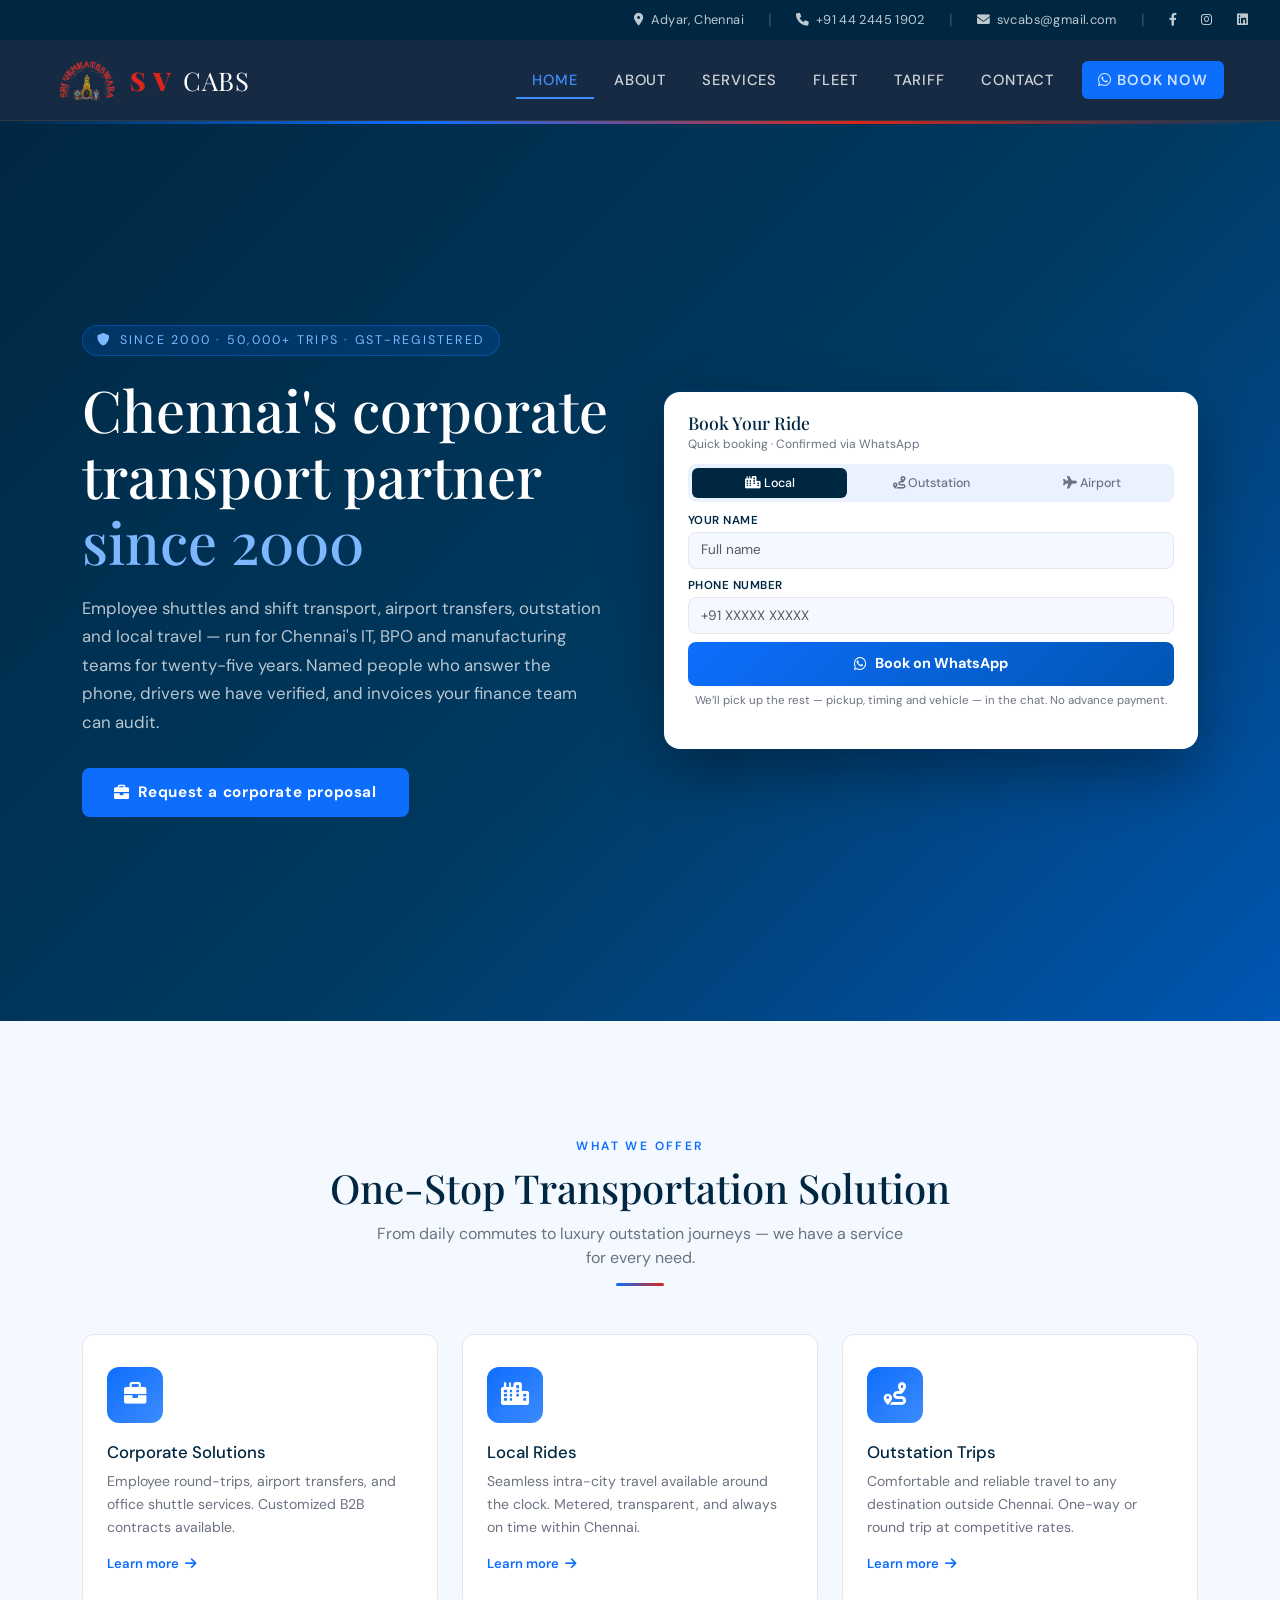
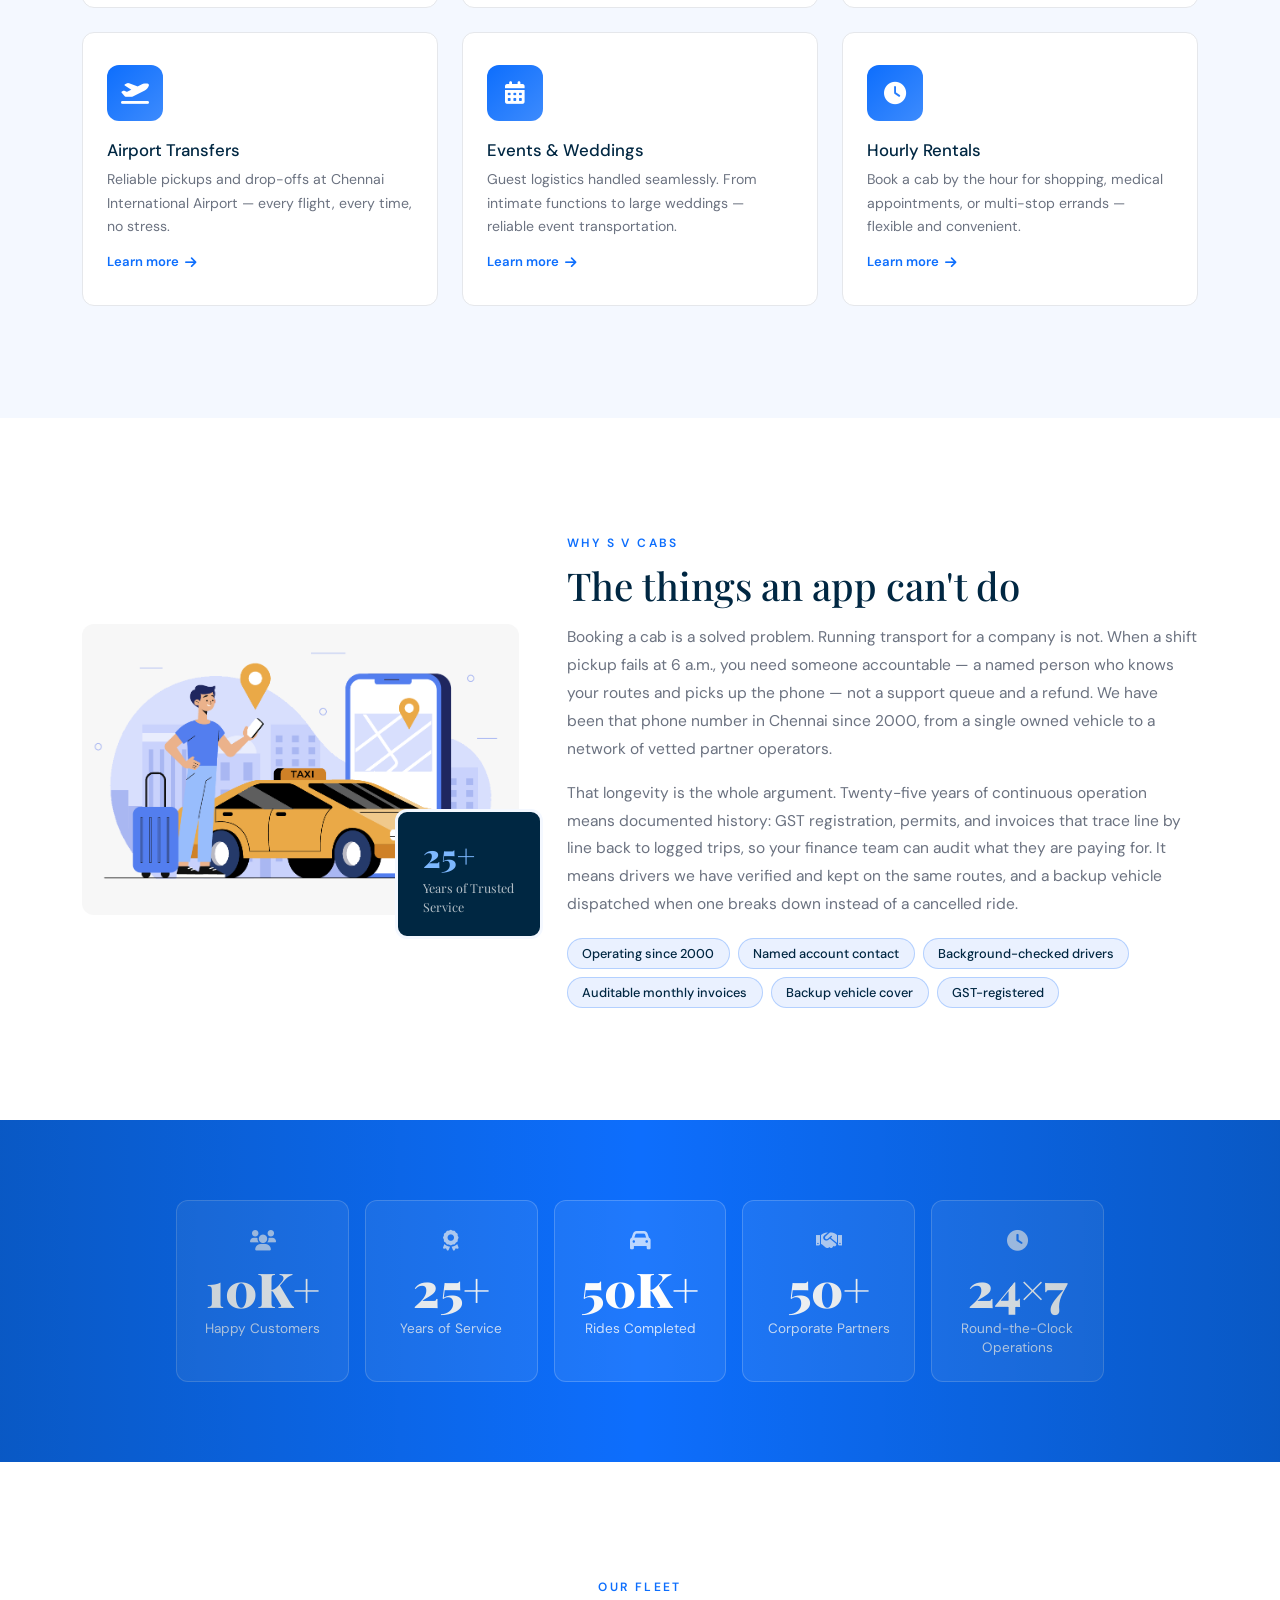
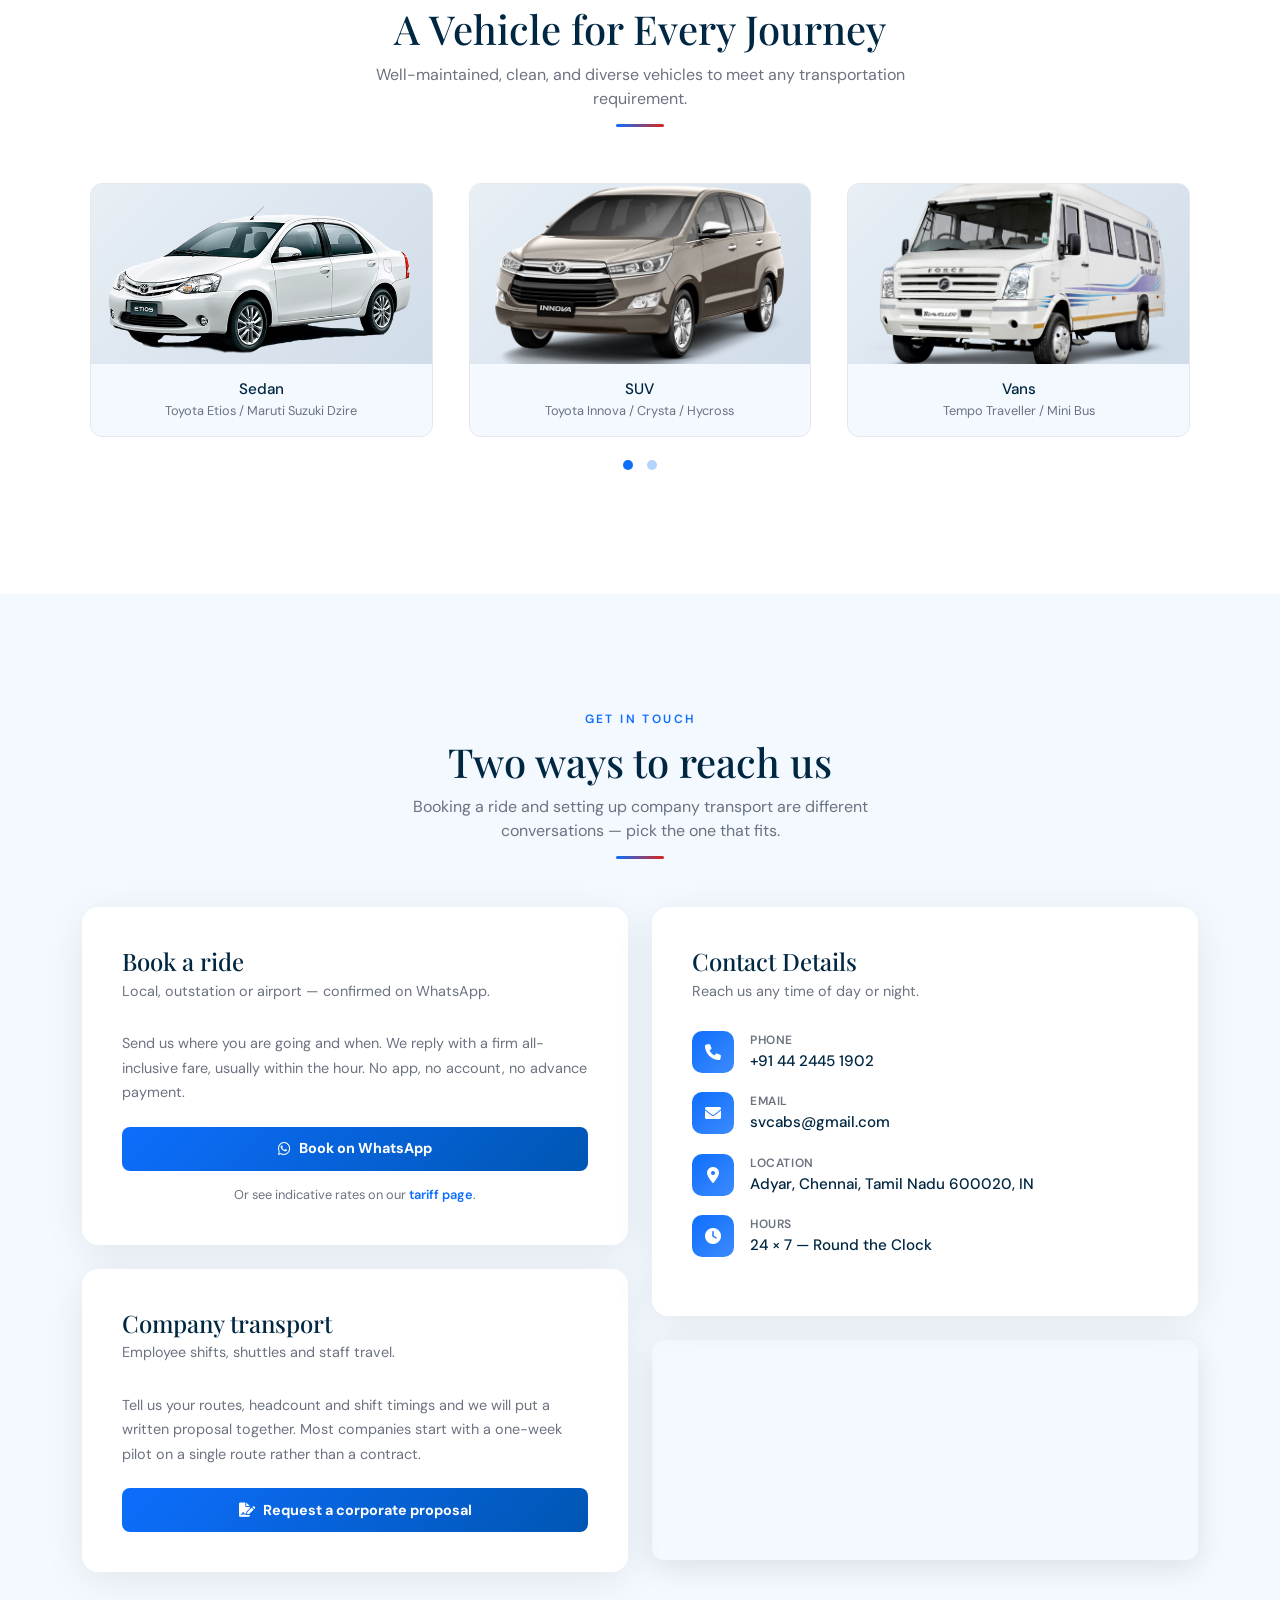
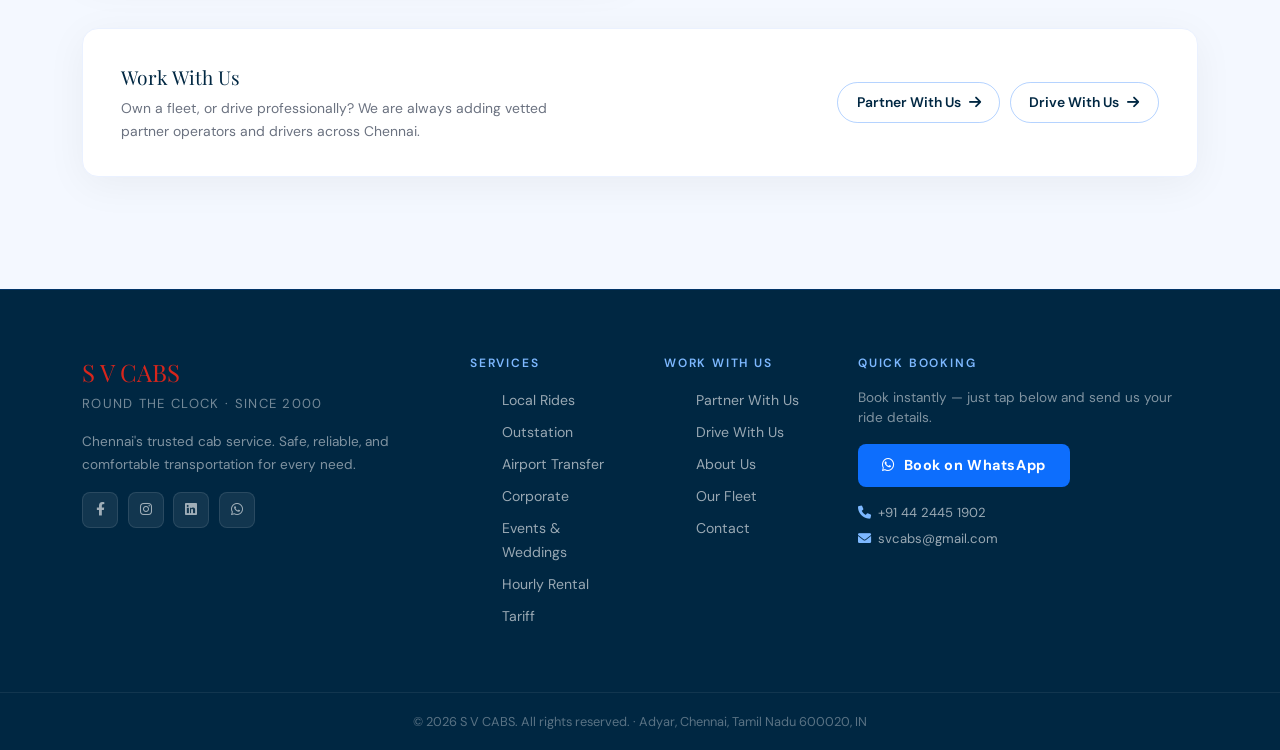
==== commit 9ee6ef06: "Added clients" ====
--- a/index.html
+++ b/index.html
@@ -46,6 +46,7 @@
       "streetAddress": "Adyar",
       "addressLocality": "Chennai",
       "addressRegion": "Tamil Nadu",
+      "postalCode": "600020",
       "addressCountry": "IN"
     },
     "geo": {
@@ -839,7 +840,7 @@
       <div class="col-6 col-md-4 col-lg-2">
         <div class="stat-card">
           <div class="icon"><i class="fas fa-users"></i></div>
-          <div class="num">1K+</div>
+          <div class="num">10K+</div>
           <div class="lbl">Happy Customers</div>
         </div>
       </div>
@@ -972,7 +973,7 @@
             <div class="cinfo-icon"><i class="fas fa-map-marker-alt"></i></div>
             <div class="cinfo-text">
               <div class="lbl">Location</div>
-              <span>Adyar, Chennai, Tamil Nadu, India</span>
+              <span>Adyar, Chennai, Tamil Nadu 600020, IN</span>
             </div>
           </div>
           <div class="cinfo-item">
@@ -1058,7 +1059,7 @@
   </div>
   <div class="footer-bottom">
     <div class="container">
-      &copy; <span id="yr">2026</span> S V CABS. All rights reserved. · Adyar, Chennai, Tamil Nadu, India
+      &copy; <span id="yr">2026</span> S V CABS. All rights reserved. · Adyar, Chennai, Tamil Nadu 600020, IN
     </div>
   </div>
 </footer>
